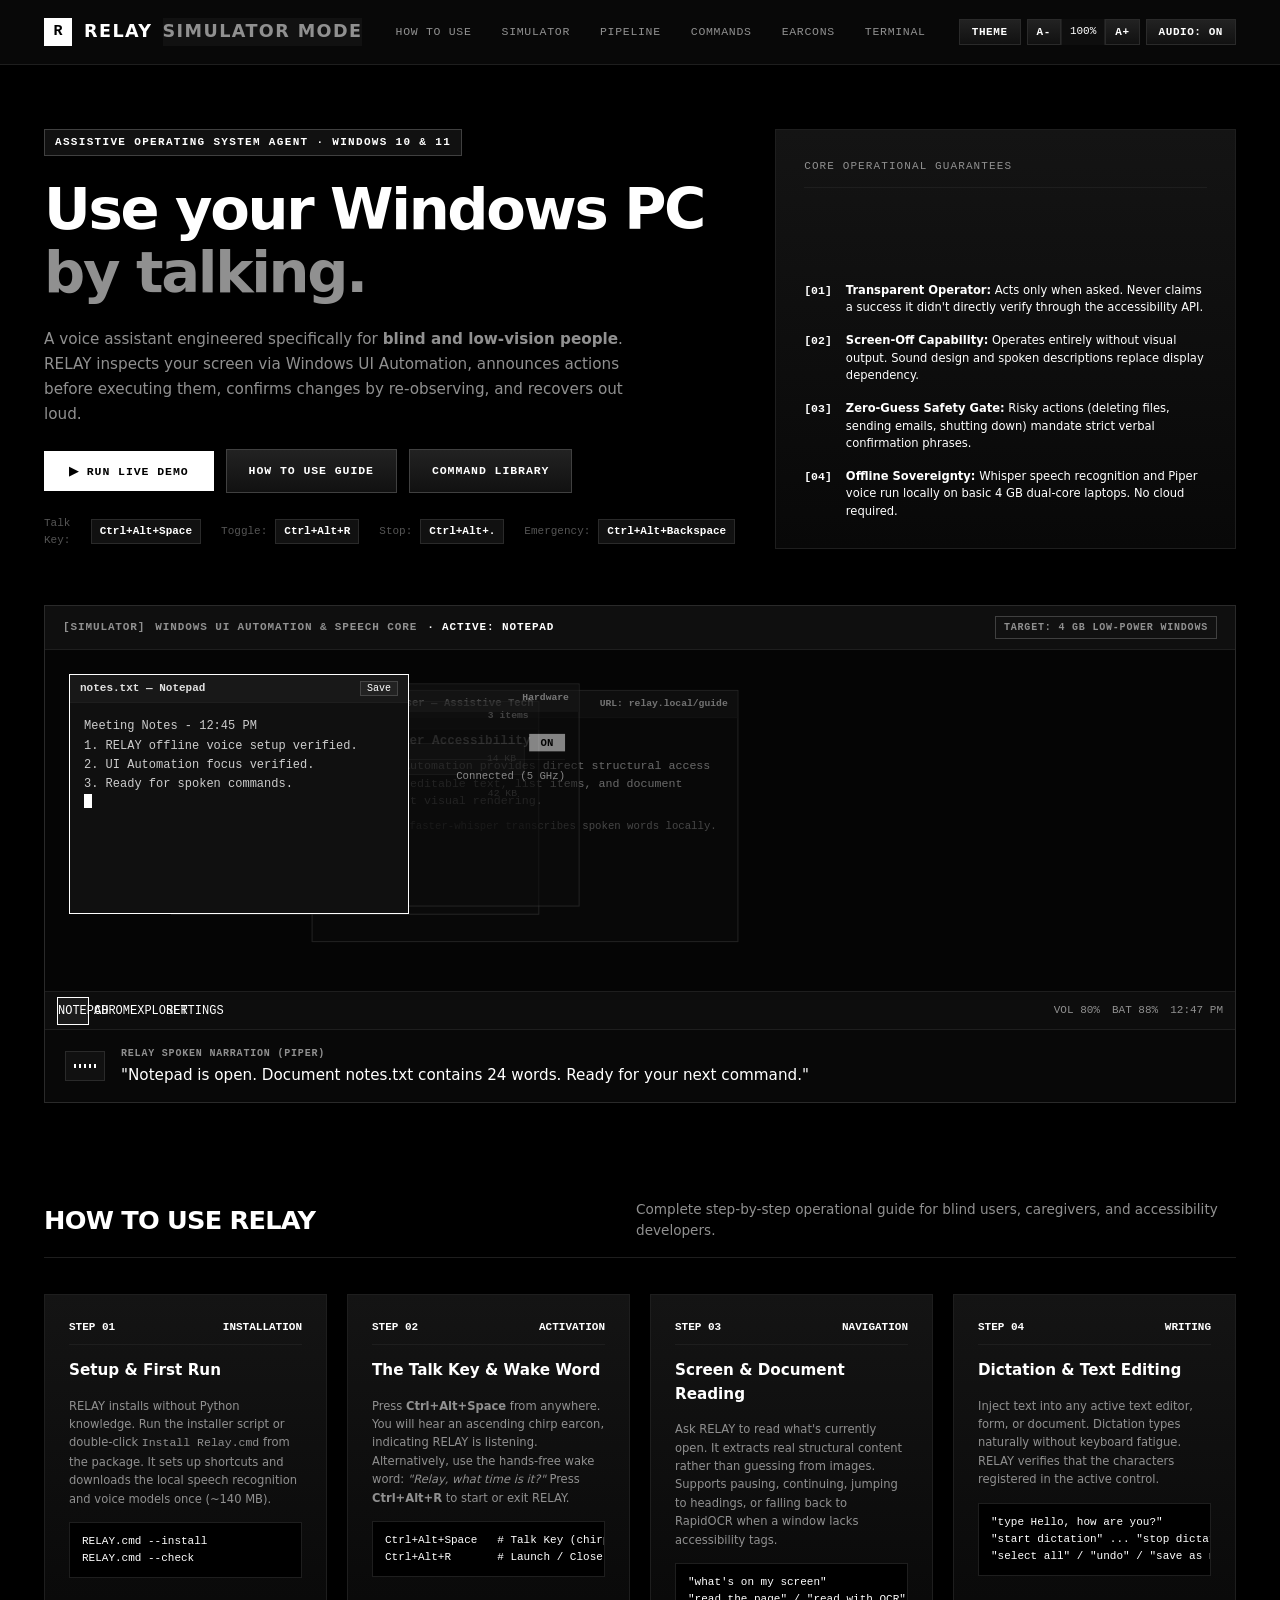
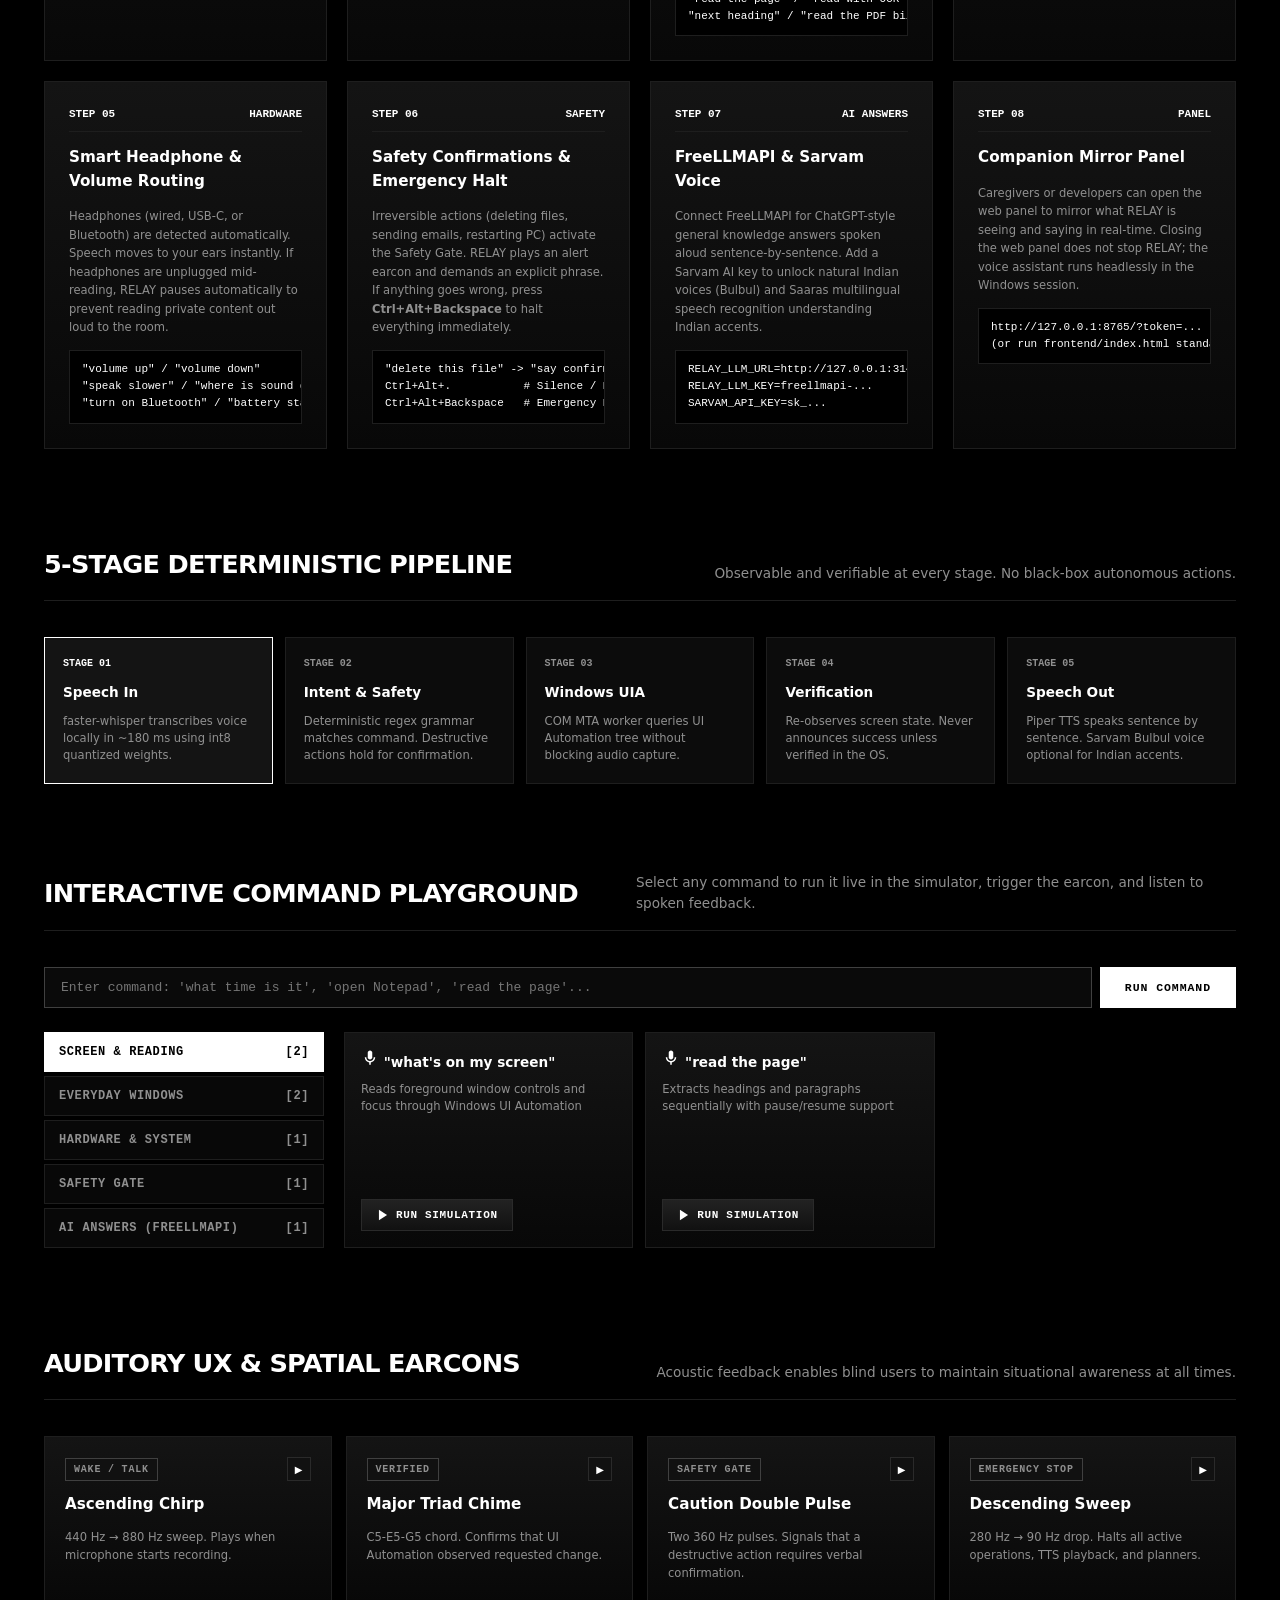
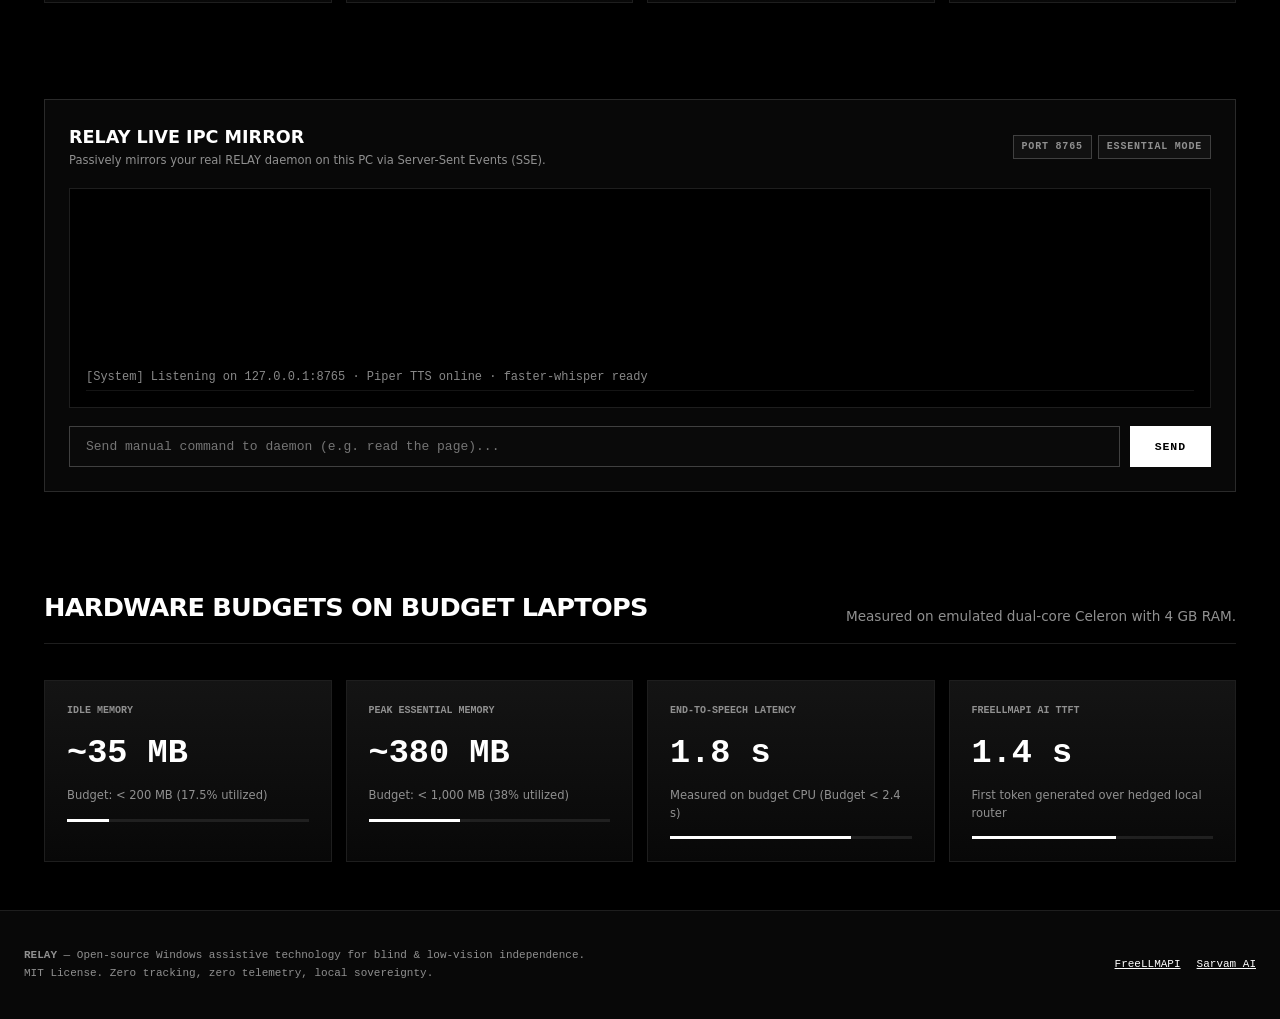
==== index.html @ 94104b12 "deploy: configure @vercel/static builder and serve static site from root and frontend" ====
<!DOCTYPE html>
<html lang="en" data-theme="dark">
<head>
  <meta charset="utf-8" />
  <meta name="viewport" content="width=device-width, initial-scale=1" />
  <title>RELAY — Accessible Windows Voice Assistant for Blind & Low-Vision Users</title>
  <meta name="description" content="RELAY is an accessible, transparent voice assistant designed for blind and low-vision individuals to use Windows 10 & 11 by talking. 100% offline core with UI Automation." />
  <link rel="stylesheet" href="style.css" />
</head>
<body>

  <!-- Screen Reader Live Announcer Region -->
  <div id="srAnnouncer" class="sr-only" role="status" aria-live="polite" aria-atomic="true"></div>

  <!-- Keyboard Skip Links -->
  <a href="#main-content" class="skip-link">Skip to main content</a>
  <a href="#how-to-use" class="skip-link">Skip to how to use guide</a>
  <a href="#simulator" class="skip-link">Skip to desktop simulator</a>
  <a href="#commands" class="skip-link">Skip to voice commands</a>

  <!-- Header -->
  <header class="app-header" role="banner">
    <div class="header-inner">
      <a href="#" class="brand" aria-label="RELAY Home">
        <div class="brand-symbol" aria-hidden="true">R</div>
        <div class="brand-title">
          <span>RELAY</span>
          <span class="sharp-badge live" id="ipcConnBadge">
            <span class="square-pulse" aria-hidden="true"></span>
            Simulator
          </span>
        </div>
      </a>

      <!-- Navigation -->
      <nav class="nav-links" aria-label="Main Navigation">
        <a href="#how-to-use" class="nav-link">How to Use</a>
        <a href="#simulator" class="nav-link">Simulator</a>
        <a href="#pipeline" class="nav-link">Pipeline</a>
        <a href="#commands" class="nav-link">Commands</a>
        <a href="#soundboard" class="nav-link">Earcons</a>
        <a href="#mirror" class="nav-link">Terminal</a>
      </nav>

      <!-- Accessibility Toolset -->
      <div class="a11y-controls" role="toolbar" aria-label="Accessibility options">
        <button class="btn-ctrl" id="themeToggleBtn" type="button" title="Toggle Theme (Dark / High-Contrast / Light) [Alt+H]" aria-label="Toggle theme">
          <span>Theme</span>
        </button>

        <div style="display:flex; gap:1px; background:#1e1e1e;">
          <button class="btn-ctrl" id="fontMinusBtn" style="padding:6px 9px;" type="button" title="Decrease font size" aria-label="Decrease text size">A-</button>
          <span id="fontSizeIndicator" style="display:grid; place-items:center; font-family:var(--font-mono); font-size:11px; padding:0 8px; background:#0e0e0e; color:#fff;" aria-live="polite">100%</span>
          <button class="btn-ctrl" id="fontPlusBtn" style="padding:6px 9px;" type="button" title="Increase font size" aria-label="Increase text size">A+</button>
        </div>

        <button class="btn-ctrl active" id="soundToggleBtn" type="button" title="Toggle Sound Earcons" aria-label="Toggle audio cues" aria-pressed="true">
          <span>Audio: ON</span>
        </button>
      </div>
    </div>
  </header>

  <!-- Main Content -->
  <main id="main-content" role="main">

    <!-- Hero Section -->
    <section class="hero" aria-labelledby="hero-title">
      <div class="hero-grid">
        <div class="hero-copy">
          <div class="mono-tag">
            Assistive Operating System Agent · Windows 10 & 11
          </div>

          <h1 class="hero-title" id="hero-title">
            Use your Windows PC
            <span class="sub-heading">by talking.</span>
          </h1>

          <p class="hero-desc">
            A voice assistant engineered specifically for <strong>blind and low-vision people</strong>. RELAY inspects your screen via Windows UI Automation, announces actions before executing them, confirms changes by re-observing, and recovers out loud.
          </p>

          <div class="hero-actions">
            <button class="btn-sharp-primary" id="heroDemoBtn" type="button">
              <span>▶ Run Live Demo</span>
            </button>
            <a href="#how-to-use" class="btn-sharp-secondary">How to Use Guide</a>
            <a href="#commands" class="btn-sharp-secondary">Command Library</a>
          </div>

          <div class="keycap-row" aria-label="Keyboard Shortcuts">
            <span>Talk Key:</span> <kbd class="kbd">Ctrl+Alt+Space</kbd>
            <span style="margin-left:12px;">Toggle:</span> <kbd class="kbd">Ctrl+Alt+R</kbd>
            <span style="margin-left:12px;">Stop:</span> <kbd class="kbd">Ctrl+Alt+.</kbd>
            <span style="margin-left:12px;">Emergency:</span> <kbd class="kbd">Ctrl+Alt+Backspace</kbd>
          </div>
        </div>

        <!-- Principles Box -->
        <div class="hero-box">
          <div class="hero-box-header">Core Operational Guarantees</div>
          <ul class="principle-list">
            <li class="principle-item">
              <span class="principle-num">[01]</span>
              <span><strong>Transparent Operator:</strong> Acts only when asked. Never claims a success it didn't directly verify through the accessibility API.</span>
            </li>
            <li class="principle-item">
              <span class="principle-num">[02]</span>
              <span><strong>Screen-Off Capability:</strong> Operates entirely without visual output. Sound design and spoken descriptions replace display dependency.</span>
            </li>
            <li class="principle-item">
              <span class="principle-num">[03]</span>
              <span><strong>Zero-Guess Safety Gate:</strong> Risky actions (deleting files, sending emails, shutting down) mandate strict verbal confirmation phrases.</span>
            </li>
            <li class="principle-item">
              <span class="principle-num">[04]</span>
              <span><strong>Offline Sovereignty:</strong> Whisper speech recognition and Piper voice run locally on basic 4 GB dual-core laptops. No cloud required.</span>
            </li>
          </ul>
        </div>
      </div>
    </section>

    <!-- Interactive Desktop & UI Automation Simulator -->
    <section class="hero" id="simulator" style="padding-top:16px;" aria-labelledby="sim-heading">
      <div class="sim-container">
        <!-- Simulator Window Header -->
        <div class="sim-header">
          <div class="sim-title" id="sim-heading">
            <span>[SIMULATOR]</span>
            <span>Windows UI Automation & Speech Core</span>
            <span style="color:#ffffff;">· Active: <span id="currentActiveApp">Notepad</span></span>
          </div>
          <div class="sharp-badge">
            Target: 4 GB Low-Power Windows
          </div>
        </div>

        <!-- Simulated Desktop Canvas -->
        <div class="sim-desktop" id="simDesktop" aria-label="Simulated Windows Desktop">

          <!-- UI Automation Dynamic Highlight Box -->
          <div class="sim-focus-box" id="simFocusBox" aria-hidden="true"></div>

          <!-- App Window: Notepad -->
          <div class="sim-app-window active" id="simNotepadWindow" style="top:24px; left:24px; width:340px; height:240px;">
            <div class="sim-app-titlebar">
              <span>notes.txt — Notepad</span>
              <button id="notepadSaveBtn" style="background:#222; border:1px solid #444; color:#fff; padding:1px 6px; font-size:10px; font-family:var(--font-mono); cursor:pointer;">Save</button>
            </div>
            <div class="sim-app-content" id="simNotepadContent">
              Meeting Notes - 12:45 PM<br />
              1. RELAY offline voice setup verified.<br />
              2. UI Automation focus verified.<br />
              3. Ready for spoken commands.<br />
              <span style="display:inline-block; width:8px; height:14px; background:#fff; animation:squareBlink 1s infinite;"></span>
            </div>
          </div>

          <!-- App Window: Google Chrome -->
          <div class="sim-app-window inactive" id="simChromeWindow" style="top:36px; left:260px; width:440px; height:260px;">
            <div class="sim-app-titlebar">
              <span>Chromium Browser — Assistive Tech</span>
              <span style="font-size:10px;">URL: relay.local/guide</span>
            </div>
            <div class="sim-app-content">
              <h4 style="color:#ffffff; margin-bottom:6px; font-size:13px;">Screen Reader Accessibility</h4>
              <p id="chromeArticleP1" style="line-height:1.5; margin-bottom:8px;">
                Windows UI Automation provides direct structural access to buttons, editable text, list items, and document trees without visual rendering.
              </p>
              <p style="color:#888; font-size:11px;">Paragraph 2: faster-whisper transcribes spoken words locally.</p>
            </div>
          </div>

          <!-- App Window: File Explorer -->
          <div class="sim-app-window inactive" id="simExplorerWindow" style="top:48px; left:120px; width:380px; height:220px;">
            <div class="sim-app-titlebar">
              <span>File Explorer — Documents</span>
              <span style="font-size:10px;">3 items</span>
            </div>
            <div class="sim-app-content">
              <div id="explorerSelectedItem" style="padding:6px 8px; background:#222; border:1px solid #444; display:flex; align-items:center; gap:8px;">
                <span>[FILE]</span>
                <strong>report-draft.docx</strong>
                <span style="margin-left:auto; font-size:10px; color:#888;">14 KB</span>
              </div>
              <div style="padding:6px 8px; display:flex; align-items:center; gap:8px; margin-top:4px;">
                <span>[FILE]</span>
                <span>budget-2026.xlsx</span>
                <span style="margin-left:auto; font-size:10px; color:#888;">42 KB</span>
              </div>
            </div>
          </div>

          <!-- App Window: Windows Settings -->
          <div class="sim-app-window inactive" id="simSettingsWindow" style="top:30px; left:180px; width:360px; height:230px;">
            <div class="sim-app-titlebar">
              <span>Windows Settings — Devices</span>
              <span style="font-size:10px;">Hardware</span>
            </div>
            <div class="sim-app-content">
              <div style="display:flex; justify-content:space-between; align-items:center; padding:8px 0; border-bottom:1px solid #222;">
                <span>Bluetooth</span>
                <button id="btToggleSwitch" style="background:#ffffff; color:#000; border:none; padding:3px 12px; font-weight:800; font-size:11px; font-family:var(--font-mono);">ON</button>
              </div>
              <div style="display:flex; justify-content:space-between; align-items:center; padding:8px 0;">
                <span>Wi-Fi Network</span>
                <span style="color:#ffffff; font-size:11px;">Connected (5 GHz)</span>
              </div>
            </div>
          </div>

          <!-- Taskbar -->
          <div class="sim-taskbar" role="toolbar" aria-label="Simulated Windows Taskbar">
            <div class="sim-taskbar-apps">
              <button class="sim-taskbar-icon running" id="tbNotepad" type="button" title="Notepad">NOTEPAD</button>
              <button class="sim-taskbar-icon" id="tbChrome" type="button" title="Chrome">CHROME</button>
              <button class="sim-taskbar-icon" id="tbExplorer" type="button" title="File Explorer">EXPLORER</button>
              <button class="sim-taskbar-icon" id="tbSettings" type="button" title="Settings">SETTINGS</button>
            </div>
            <div class="sim-taskbar-tray">
              <span>VOL 80%</span>
              <span>BAT 88%</span>
              <span id="desktopClock">12:47 PM</span>
            </div>
          </div>

        </div>

        <!-- Spoken Audio Narration Banner -->
        <div class="sim-speech-banner" role="region" aria-label="Speech Output">
          <div class="sim-waveform-box" id="simWaveform" title="Speech audio waveform" aria-hidden="true">
            <span class="waveform-bar"></span>
            <span class="waveform-bar"></span>
            <span class="waveform-bar"></span>
            <span class="waveform-bar"></span>
            <span class="waveform-bar"></span>
          </div>
          <div>
            <div class="sim-voice-tag" id="simVoiceTag">RELAY Spoken Narration (Piper)</div>
            <div class="sim-speech-text" id="simSpeechText" aria-live="polite">
              "Notepad is open. Document notes.txt contains 24 words. Ready for your next command."
            </div>
          </div>
        </div>
      </div>
    </section>

    <!-- Comprehensive HOW TO USE Section -->
    <section class="how-to-section" id="how-to-use" aria-labelledby="how-to-heading">
      <div class="section-head">
        <h2 id="how-to-heading">How to Use RELAY</h2>
        <p>Complete step-by-step operational guide for blind users, caregivers, and accessibility developers.</p>
      </div>

      <div class="how-to-grid">
        <!-- Step 1 -->
        <div class="how-to-card">
          <div class="how-to-step-num">
            <span>STEP 01</span>
            <span>INSTALLATION</span>
          </div>
          <h3>Setup & First Run</h3>
          <p>
            RELAY installs without Python knowledge. Run the installer script or double-click <code>Install Relay.cmd</code> from the package. It sets up shortcuts and downloads the local speech recognition and voice models once (~140 MB).
          </p>
          <div class="code-snippet">RELAY.cmd --install
RELAY.cmd --check</div>
        </div>

        <!-- Step 2 -->
        <div class="how-to-card">
          <div class="how-to-step-num">
            <span>STEP 02</span>
            <span>ACTIVATION</span>
          </div>
          <h3>The Talk Key & Wake Word</h3>
          <p>
            Press <strong>Ctrl+Alt+Space</strong> from anywhere. You will hear an ascending chirp earcon, indicating RELAY is listening. Alternatively, use the hands-free wake word: <em>"Relay, what time is it?"</em> Press <strong>Ctrl+Alt+R</strong> to start or exit RELAY.
          </p>
          <div class="code-snippet">Ctrl+Alt+Space   # Talk Key (chirp)
Ctrl+Alt+R       # Launch / Close RELAY</div>
        </div>

        <!-- Step 3 -->
        <div class="how-to-card">
          <div class="how-to-step-num">
            <span>STEP 03</span>
            <span>NAVIGATION</span>
          </div>
          <h3>Screen & Document Reading</h3>
          <p>
            Ask RELAY to read what's currently open. It extracts real structural content rather than guessing from images. Supports pausing, continuing, jumping to headings, or falling back to RapidOCR when a window lacks accessibility tags.
          </p>
          <div class="code-snippet">"what's on my screen"
"read the page" / "read with OCR"
"next heading" / "read the PDF bill"</div>
        </div>

        <!-- Step 4 -->
        <div class="how-to-card">
          <div class="how-to-step-num">
            <span>STEP 04</span>
            <span>WRITING</span>
          </div>
          <h3>Dictation & Text Editing</h3>
          <p>
            Inject text into any active text editor, form, or document. Dictation types naturally without keyboard fatigue. RELAY verifies that the characters registered in the active control.
          </p>
          <div class="code-snippet">"type Hello, how are you?"
"start dictation" ... "stop dictation"
"select all" / "undo" / "save as notes"</div>
        </div>

        <!-- Step 5 -->
        <div class="how-to-card">
          <div class="how-to-step-num">
            <span>STEP 05</span>
            <span>HARDWARE</span>
          </div>
          <h3>Smart Headphone & Volume Routing</h3>
          <p>
            Headphones (wired, USB-C, or Bluetooth) are detected automatically. Speech moves to your ears instantly. If headphones are unplugged mid-reading, RELAY pauses automatically to prevent reading private content out loud to the room.
          </p>
          <div class="code-snippet">"volume up" / "volume down"
"speak slower" / "where is sound going"
"turn on Bluetooth" / "battery status"</div>
        </div>

        <!-- Step 6 -->
        <div class="how-to-card">
          <div class="how-to-step-num">
            <span>STEP 06</span>
            <span>SAFETY</span>
          </div>
          <h3>Safety Confirmations & Emergency Halt</h3>
          <p>
            Irreversible actions (deleting files, sending emails, restarting PC) activate the Safety Gate. RELAY plays an alert earcon and demands an explicit phrase. If anything goes wrong, press <strong>Ctrl+Alt+Backspace</strong> to halt everything immediately.
          </p>
          <div class="code-snippet">"delete this file" -> "say confirm delete"
Ctrl+Alt+.           # Silence / Pause
Ctrl+Alt+Backspace   # Emergency Halt</div>
        </div>

        <!-- Step 7 -->
        <div class="how-to-card">
          <div class="how-to-step-num">
            <span>STEP 07</span>
            <span>AI ANSWERS</span>
          </div>
          <h3>FreeLLMAPI & Sarvam Voice</h3>
          <p>
            Connect FreeLLMAPI for ChatGPT-style general knowledge answers spoken aloud sentence-by-sentence. Add a Sarvam AI key to unlock natural Indian voices (Bulbul) and Saaras multilingual speech recognition understanding Indian accents.
          </p>
          <div class="code-snippet">RELAY_LLM_URL=http://127.0.0.1:31415/v1
RELAY_LLM_KEY=freellmapi-...
SARVAM_API_KEY=sk_...</div>
        </div>

        <!-- Step 8 -->
        <div class="how-to-card">
          <div class="how-to-step-num">
            <span>STEP 08</span>
            <span>PANEL</span>
          </div>
          <h3>Companion Mirror Panel</h3>
          <p>
            Caregivers or developers can open the web panel to mirror what RELAY is seeing and saying in real-time. Closing the web panel does not stop RELAY; the voice assistant runs headlessly in the Windows session.
          </p>
          <div class="code-snippet">http://127.0.0.1:8765/?token=...
(or run frontend/index.html standalone)</div>
        </div>
      </div>
    </section>

    <!-- Transparent Operator Pipeline Stepper -->
    <section class="pipeline-section" id="pipeline" aria-labelledby="pipeline-heading">
      <div class="section-head">
        <h2 id="pipeline-heading">5-Stage Deterministic Pipeline</h2>
        <p>Observable and verifiable at every stage. No black-box autonomous actions.</p>
      </div>

      <div class="pipeline-stepper" id="pipelineStepper" role="list" aria-label="Execution Pipeline Steps">
        <div class="pipe-card active-step" id="pipeStep-0" role="listitem">
          <span class="pipe-badge">STAGE 01</span>
          <h3>Speech In</h3>
          <p>faster-whisper transcribes voice locally in ~180 ms using int8 quantized weights.</p>
        </div>
        <div class="pipe-card" id="pipeStep-1" role="listitem">
          <span class="pipe-badge">STAGE 02</span>
          <h3>Intent & Safety</h3>
          <p>Deterministic regex grammar matches command. Destructive actions hold for confirmation.</p>
        </div>
        <div class="pipe-card" id="pipeStep-2" role="listitem">
          <span class="pipe-badge">STAGE 03</span>
          <h3>Windows UIA</h3>
          <p>COM MTA worker queries UI Automation tree without blocking audio capture.</p>
        </div>
        <div class="pipe-card" id="pipeStep-3" role="listitem">
          <span class="pipe-badge">STAGE 04</span>
          <h3>Verification</h3>
          <p>Re-observes screen state. Never announces success unless verified in the OS.</p>
        </div>
        <div class="pipe-card" id="pipeStep-4" role="listitem">
          <span class="pipe-badge">STAGE 05</span>
          <h3>Speech Out</h3>
          <p>Piper TTS speaks sentence by sentence. Sarvam Bulbul voice optional for Indian accents.</p>
        </div>
      </div>
    </section>

    <!-- Voice Command Playground -->
    <section class="playground-section" id="commands" aria-labelledby="commands-heading">
      <div class="section-head">
        <h2 id="commands-heading">Interactive Command Playground</h2>
        <p>Select any command to run it live in the simulator, trigger the earcon, and listen to spoken feedback.</p>
      </div>

      <!-- Custom Command Input Bar -->
      <form id="customCmdForm" style="display:flex; gap:8px; margin-bottom:24px;" role="search" aria-label="Try a custom command">
        <label for="customCmdInput" class="sr-only">Type or state a command</label>
        <input type="text" id="customCmdInput" class="mirror-input" placeholder="Enter command: 'what time is it', 'open Notepad', 'read the page'..." autocomplete="off" />
        <button type="submit" class="btn-sharp-primary" style="flex-shrink:0;">
          <span>Run Command</span>
        </button>
      </form>

      <div class="playground-grid">
        <!-- Categories -->
        <aside class="category-nav" role="tablist" aria-label="Command categories">
          <button class="cat-btn active" role="tab" aria-selected="true" data-category="screen">
            <span>Screen & Reading</span>
            <span>[2]</span>
          </button>
          <button class="cat-btn" role="tab" aria-selected="false" data-category="everyday">
            <span>Everyday Windows</span>
            <span>[2]</span>
          </button>
          <button class="cat-btn" role="tab" aria-selected="false" data-category="hardware">
            <span>Hardware & System</span>
            <span>[1]</span>
          </button>
          <button class="cat-btn" role="tab" aria-selected="false" data-category="safety">
            <span>Safety Gate</span>
            <span>[1]</span>
          </button>
          <button class="cat-btn" role="tab" aria-selected="false" data-category="ai">
            <span>AI Answers (FreeLLMAPI)</span>
            <span>[1]</span>
          </button>
        </aside>

        <!-- Command Cards -->
        <div class="command-cards-container" id="commandCardsGrid" role="tabpanel" aria-label="Commands">
          <!-- Dynamically populated via JS -->
        </div>
      </div>
    </section>

    <!-- Sound Design & Earcon Soundboard -->
    <section class="soundboard-section" id="soundboard" aria-labelledby="sound-heading">
      <div class="section-head">
        <h2 id="sound-heading">Auditory UX & Spatial Earcons</h2>
        <p>Acoustic feedback enables blind users to maintain situational awareness at all times.</p>
      </div>

      <div class="soundboard-grid">
        <div class="sound-card" data-sound="listen" tabindex="0" role="button" aria-label="Play Wake and Listen Earcon">
          <div class="sound-header">
            <span class="sharp-badge">WAKE / TALK</span>
            <div class="sound-play-icon" aria-hidden="true">▶</div>
          </div>
          <h3 style="font-size:var(--text-base); font-weight:700;">Ascending Chirp</h3>
          <p style="font-size:var(--text-xs); color:var(--text-secondary);">440 Hz → 880 Hz sweep. Plays when microphone starts recording.</p>
        </div>

        <div class="sound-card" data-sound="success" tabindex="0" role="button" aria-label="Play Verified Success Earcon">
          <div class="sound-header">
            <span class="sharp-badge">VERIFIED</span>
            <div class="sound-play-icon" aria-hidden="true">▶</div>
          </div>
          <h3 style="font-size:var(--text-base); font-weight:700;">Major Triad Chime</h3>
          <p style="font-size:var(--text-xs); color:var(--text-secondary);">C5-E5-G5 chord. Confirms that UI Automation observed requested change.</p>
        </div>

        <div class="sound-card" data-sound="alert" tabindex="0" role="button" aria-label="Play Safety Warning Earcon">
          <div class="sound-header">
            <span class="sharp-badge">SAFETY GATE</span>
            <div class="sound-play-icon" aria-hidden="true">▶</div>
          </div>
          <h3 style="font-size:var(--text-base); font-weight:700;">Caution Double Pulse</h3>
          <p style="font-size:var(--text-xs); color:var(--text-secondary);">Two 360 Hz pulses. Signals that a destructive action requires verbal confirmation.</p>
        </div>

        <div class="sound-card" data-sound="halt" tabindex="0" role="button" aria-label="Play Emergency Halt Earcon">
          <div class="sound-header">
            <span class="sharp-badge">EMERGENCY STOP</span>
            <div class="sound-play-icon" aria-hidden="true">▶</div>
          </div>
          <h3 style="font-size:var(--text-base); font-weight:700;">Descending Sweep</h3>
          <p style="font-size:var(--text-xs); color:var(--text-secondary);">280 Hz → 90 Hz drop. Halts all active operations, TTS playback, and planners.</p>
        </div>
      </div>
    </section>

    <!-- Live RELAY Daemon IPC Mirror & Console -->
    <section class="ipc-mirror-section" id="mirror" aria-labelledby="mirror-heading">
      <div class="mirror-panel">
        <div style="display:flex; justify-content:space-between; align-items:center; flex-wrap:wrap; gap:10px;">
          <div>
            <h2 id="mirror-heading" style="font-size:var(--text-lg); font-weight:800; text-transform:uppercase;">RELAY Live IPC Mirror</h2>
            <p style="font-size:var(--text-xs); color:var(--text-secondary);">
              Passively mirrors your real RELAY daemon on this PC via Server-Sent Events (SSE).
            </p>
          </div>
          <div style="display:flex; gap:6px;">
            <span class="sharp-badge">PORT 8765</span>
            <span class="sharp-badge">ESSENTIAL MODE</span>
          </div>
        </div>

        <div class="mirror-log-terminal" id="mirrorTerminal" role="log" aria-live="polite" aria-label="Live event telemetry log">
          <div class="terminal-entry perception">[System] Listening on 127.0.0.1:8765 · Piper TTS online · faster-whisper ready</div>
        </div>

        <div class="mirror-input-row">
          <input type="text" class="mirror-input" id="mirrorCmdInput" placeholder="Send manual command to daemon (e.g. read the page)..." />
          <button class="btn-sharp-primary" id="mirrorSendBtn" type="button">Send</button>
        </div>
      </div>
    </section>

    <!-- Telemetry & Performance Benchmarks -->
    <section class="metrics-section" aria-labelledby="metrics-heading">
      <div class="section-head">
        <h2 id="metrics-heading">Hardware Budgets on Budget Laptops</h2>
        <p>Measured on emulated dual-core Celeron with 4 GB RAM.</p>
      </div>

      <div class="metrics-grid">
        <div class="metric-card">
          <span style="font-family:var(--font-mono); font-size:10px; text-transform:uppercase; color:var(--text-secondary); font-weight:700;">Idle Memory</span>
          <div class="metric-val">~35 MB</div>
          <span class="metric-sub">Budget: &lt; 200 MB (17.5% utilized)</span>
          <div class="bar-track"><div class="bar-fill" style="width: 17.5%;"></div></div>
        </div>

        <div class="metric-card">
          <span style="font-family:var(--font-mono); font-size:10px; text-transform:uppercase; color:var(--text-secondary); font-weight:700;">Peak Essential Memory</span>
          <div class="metric-val">~380 MB</div>
          <span class="metric-sub">Budget: &lt; 1,000 MB (38% utilized)</span>
          <div class="bar-track"><div class="bar-fill" style="width: 38%;"></div></div>
        </div>

        <div class="metric-card">
          <span style="font-family:var(--font-mono); font-size:10px; text-transform:uppercase; color:var(--text-secondary); font-weight:700;">End-to-Speech Latency</span>
          <div class="metric-val">1.8 s</div>
          <span class="metric-sub">Measured on budget CPU (Budget &lt; 2.4 s)</span>
          <div class="bar-track"><div class="bar-fill" style="width: 75%;"></div></div>
        </div>

        <div class="metric-card">
          <span style="font-family:var(--font-mono); font-size:10px; text-transform:uppercase; color:var(--text-secondary); font-weight:700;">FreeLLMAPI AI TTFT</span>
          <div class="metric-val">1.4 s</div>
          <span class="metric-sub">First token generated over hedged local router</span>
          <div class="bar-track"><div class="bar-fill" style="width: 60%;"></div></div>
        </div>
      </div>
    </section>

  </main>

  <!-- Footer -->
  <footer class="app-footer" role="contentinfo">
    <div class="footer-inner">
      <div class="footer-text">
        <strong>RELAY</strong> — Open-source Windows assistive technology for blind & low-vision independence.<br />
        MIT License. Zero tracking, zero telemetry, local sovereignty.
      </div>
      <div style="display:flex; gap:16px; font-family:var(--font-mono); font-size:11px;">
        <a href="https://github.com/tashfeenahmed/freellmapi" target="_blank" rel="noopener noreferrer" style="color:#ffffff;">FreeLLMAPI</a>
        <a href="https://dashboard.sarvam.ai" target="_blank" rel="noopener noreferrer" style="color:#ffffff;">Sarvam AI</a>
      </div>
    </div>
  </footer>

  <script src="app.js"></script>
</body>
</html>
---- style.css ----
/* ==========================================================================
   RELAY — ARCHITECTURAL BLACK & GRAY MINIMALIST DESIGN SYSTEM
   Inspired by Sarvam.ai Sovereign AI Aesthetic | Zero Oval/Pill Shapes
   Sharp Geometries, Monochrome Precision, High-Contrast Accessibility
   ========================================================================== */

:root {
  /* Dynamic font scaling */
  --font-scale: 1;
  --text-xs: calc(0.72rem * var(--font-scale));
  --text-sm: calc(0.85rem * var(--font-scale));
  --text-base: calc(0.95rem * var(--font-scale));
  --text-lg: calc(1.1rem * var(--font-scale));
  --text-xl: calc(1.3rem * var(--font-scale));
  --text-2xl: calc(1.6rem * var(--font-scale));
  --text-3xl: calc(2.1rem * var(--font-scale));
  --text-4xl: calc(2.8rem * var(--font-scale));
  
  /* Precision Black & Gray Palette */
  --bg-base: #000000;
  --bg-surface: #080808;
  --bg-surface-elevated: #111111;
  --bg-card: #0c0c0c;
  --bg-card-hover: #161616;
  
  /* Gradients */
  --grad-surface: linear-gradient(180deg, #141414 0%, #080808 100%);
  --grad-card: linear-gradient(180deg, rgba(255, 255, 255, 0.05) 0%, rgba(255, 255, 255, 0.01) 100%);
  --grad-btn: linear-gradient(180deg, #222222 0%, #111111 100%);
  --grad-btn-hover: linear-gradient(180deg, #2e2e2e 0%, #1a1a1a 100%);
  --grad-primary: linear-gradient(180deg, #ffffff 0%, #d4d4d4 100%);
  
  /* Borders — Razor-sharp hairlines */
  --border-subtle: #1e1e1e;
  --border-mid: #2a2a2a;
  --border-strong: #404040;
  --border-accent: #ffffff;
  
  /* Typography */
  --text-primary: #ffffff;
  --text-secondary: #909090;
  --text-muted: #555555;
  --text-inverse: #000000;
  
  /* Strictly Sharp Geometries (Zero Ovals / Zero Capsules) */
  --radius-xs: 0px;
  --radius-sm: 2px;
  --radius-md: 4px;
  --radius-lg: 4px;
  
  /* Focus & Accessibility */
  --focus-ring: #ffffff;
  --focus-width: 2px;
  
  --max-w: 1240px;
  --font-sans: system-ui, -apple-system, "Segoe UI", Roboto, "Inter", sans-serif;
  --font-mono: "Cascadia Code", "Fira Code", Consolas, "SF Mono", monospace;
  
  --transition-fast: 0.12s ease;
  --transition-smooth: 0.2s ease;
}

/* High Contrast Yellow-on-Black (WCAG AAA) */
[data-theme="high-contrast"] {
  --bg-base: #000000;
  --bg-surface: #000000;
  --bg-surface-elevated: #000000;
  --bg-card: #000000;
  --bg-card-hover: #111100;
  --grad-surface: none;
  --grad-card: none;
  --grad-btn: #000000;
  --grad-btn-hover: #1a1a00;
  --grad-primary: #ffff00;
  
  --border-subtle: #ffff00;
  --border-mid: #ffff00;
  --border-strong: #ffff00;
  --border-accent: #ffffff;
  
  --text-primary: #ffff00;
  --text-secondary: #ffffff;
  --text-muted: #ffff88;
  --text-inverse: #000000;
  
  --focus-ring: #ffffff;
}

/* Accessible Daylight Theme */
[data-theme="light"] {
  --bg-base: #f5f5f7;
  --bg-surface: #ffffff;
  --bg-surface-elevated: #eaeaea;
  --bg-card: #ffffff;
  --bg-card-hover: #f0f0f2;
  --grad-surface: linear-gradient(180deg, #ffffff 0%, #f0f0f2 100%);
  --grad-card: none;
  --grad-btn: linear-gradient(180deg, #f0f0f2 0%, #e0e0e4 100%);
  --grad-btn-hover: linear-gradient(180deg, #e4e4e8 0%, #d8d8dc 100%);
  --grad-primary: #000000;
  
  --border-subtle: #e0e0e4;
  --border-mid: #cccccc;
  --border-strong: #999999;
  --border-accent: #000000;
  
  --text-primary: #0a0a0a;
  --text-secondary: #555555;
  --text-muted: #888888;
  --text-inverse: #ffffff;
  
  --focus-ring: #000000;
}

/* Base resets */
*, *::before, *::after {
  box-sizing: border-box;
  margin: 0;
  padding: 0;
  border-radius: 0; /* Reset any default roundings */
}

html {
  font-size: 16px;
  scroll-behavior: smooth;
  font-family: var(--font-sans);
  background-color: var(--bg-base);
  color: var(--text-primary);
  line-height: 1.55;
  -webkit-font-smoothing: antialiased;
}

body {
  min-height: 100vh;
  display: flex;
  flex-direction: column;
  background-color: var(--bg-base);
  position: relative;
}

/* Focus Outlines */
:focus-visible {
  outline: var(--focus-width) solid var(--focus-ring);
  outline-offset: 3px;
}

/* Screen reader announcer */
.sr-only {
  position: absolute;
  width: 1px;
  height: 1px;
  padding: 0;
  margin: -1px;
  overflow: hidden;
  clip: rect(0, 0, 0, 0);
  white-space: nowrap;
  border: 0;
}

.skip-link {
  position: absolute;
  top: -100px;
  left: 16px;
  background: #ffffff;
  color: #000000;
  padding: 10px 18px;
  font-family: var(--font-mono);
  font-weight: 700;
  font-size: 12px;
  text-transform: uppercase;
  z-index: 10000;
  text-decoration: none;
  border: 1px solid #000000;
  transition: top var(--transition-fast);
}
.skip-link:focus {
  top: 16px;
}

/* --------------------------------------------------------------------------
   HEADER & NAVIGATION
   -------------------------------------------------------------------------- */
header.app-header {
  position: sticky;
  top: 0;
  z-index: 100;
  background: var(--bg-surface);
  border-bottom: 1px solid var(--border-subtle);
}

.header-inner {
  max-width: var(--max-w);
  margin: 0 auto;
  padding: 14px 24px;
  display: flex;
  align-items: center;
  justify-content: space-between;
  gap: 16px;
  flex-wrap: wrap;
}

.brand {
  display: flex;
  align-items: center;
  gap: 12px;
  text-decoration: none;
  color: var(--text-primary);
}

.brand-symbol {
  width: 28px;
  height: 28px;
  background: #ffffff;
  color: #000000;
  font-family: var(--font-mono);
  font-weight: 900;
  font-size: 15px;
  display: grid;
  place-items: center;
  border: 1px solid var(--border-accent);
}

.brand-title {
  font-size: var(--text-lg);
  font-weight: 800;
  letter-spacing: 0.08em;
  text-transform: uppercase;
  display: flex;
  align-items: center;
  gap: 10px;
}

/* Sharp Tags (No pills, no ovals) */
.sharp-badge {
  font-family: var(--font-mono);
  font-size: 10px;
  text-transform: uppercase;
  letter-spacing: 0.08em;
  padding: 3px 8px;
  background: var(--bg-surface-elevated);
  border: 1px solid var(--border-strong);
  color: var(--text-secondary);
  font-weight: 700;
  display: inline-flex;
  align-items: center;
  gap: 6px;
}
.sharp-badge.live {
  border-color: #ffffff;
  color: #ffffff;
}

.square-pulse {
  width: 6px;
  height: 6px;
  background: #ffffff;
  animation: squareBlink 1.4s infinite ease-in-out;
}
@keyframes squareBlink {
  0%, 100% { opacity: 0.2; }
  50% { opacity: 1; }
}

.nav-links {
  display: flex;
  gap: 4px;
  align-items: center;
}
.nav-link {
  color: var(--text-secondary);
  text-decoration: none;
  font-family: var(--font-mono);
  font-size: var(--text-xs);
  text-transform: uppercase;
  letter-spacing: 0.06em;
  padding: 8px 12px;
  border: 1px solid transparent;
  transition: all var(--transition-fast);
}
.nav-link:hover, .nav-link:focus-visible {
  color: var(--text-primary);
  border-color: var(--border-subtle);
  background: var(--bg-surface-elevated);
}

/* Accessibility Control Box */
.a11y-controls {
  display: flex;
  align-items: center;
  gap: 6px;
}

.btn-ctrl {
  background: var(--grad-btn);
  border: 1px solid var(--border-mid);
  color: var(--text-primary);
  padding: 6px 12px;
  font-family: var(--font-mono);
  font-size: 11px;
  font-weight: 700;
  cursor: pointer;
  text-transform: uppercase;
  letter-spacing: 0.05em;
  display: inline-flex;
  align-items: center;
  gap: 6px;
  transition: all var(--transition-fast);
}
.btn-ctrl:hover {
  background: var(--grad-btn-hover);
  border-color: var(--border-strong);
}

/* --------------------------------------------------------------------------
   HERO SECTION
   -------------------------------------------------------------------------- */
.hero {
  padding: 64px 24px 40px;
  max-width: var(--max-w);
  margin: 0 auto;
  width: 100%;
}

.hero-grid {
  display: grid;
  grid-template-columns: 1.2fr 0.8fr;
  gap: 40px;
  align-items: stretch;
}

@media (max-width: 960px) {
  .hero-grid {
    grid-template-columns: 1fr;
    gap: 32px;
  }
}

.hero-copy {
  display: flex;
  flex-direction: column;
  justify-content: center;
  gap: 22px;
}

.mono-tag {
  align-self: flex-start;
  font-family: var(--font-mono);
  font-size: 11px;
  letter-spacing: 0.12em;
  text-transform: uppercase;
  padding: 4px 10px;
  background: var(--bg-surface-elevated);
  border: 1px solid var(--border-strong);
  color: var(--text-primary);
  font-weight: 700;
}

.hero-title {
  font-size: clamp(2.4rem, 4.5vw, 3.8rem);
  font-weight: 900;
  line-height: 1.1;
  letter-spacing: -0.04em;
  color: #ffffff;
}

.hero-title .sub-heading {
  display: block;
  color: var(--text-secondary);
  font-weight: 600;
}

.hero-desc {
  font-size: var(--text-base);
  color: var(--text-secondary);
  line-height: 1.65;
  max-width: 620px;
}

.hero-actions {
  display: flex;
  gap: 12px;
  flex-wrap: wrap;
  align-items: center;
}

/* Buttons — Sharp, High-Tech, Clean (No Ovals) */
.btn-sharp-primary {
  background: #ffffff;
  color: #000000;
  border: 1px solid #ffffff;
  padding: 12px 24px;
  font-family: var(--font-mono);
  font-weight: 800;
  font-size: var(--text-xs);
  text-transform: uppercase;
  letter-spacing: 0.08em;
  cursor: pointer;
  display: inline-flex;
  align-items: center;
  gap: 8px;
  transition: all var(--transition-fast);
}
.btn-sharp-primary:hover {
  background: #e0e0e0;
  border-color: #e0e0e0;
}

.btn-sharp-secondary {
  background: var(--grad-btn);
  color: var(--text-primary);
  border: 1px solid var(--border-strong);
  padding: 12px 22px;
  font-family: var(--font-mono);
  font-weight: 700;
  font-size: var(--text-xs);
  text-transform: uppercase;
  letter-spacing: 0.08em;
  cursor: pointer;
  text-decoration: none;
  display: inline-flex;
  align-items: center;
  gap: 8px;
  transition: all var(--transition-fast);
}
.btn-sharp-secondary:hover {
  background: var(--grad-btn-hover);
  border-color: #ffffff;
}

.keycap-row {
  display: flex;
  align-items: center;
  gap: 8px;
  font-family: var(--font-mono);
  font-size: 11px;
  color: var(--text-muted);
}
.kbd {
  background: var(--bg-surface-elevated);
  border: 1px solid var(--border-mid);
  padding: 3px 8px;
  font-family: var(--font-mono);
  font-weight: 700;
  color: var(--text-primary);
  font-size: 11px;
}

/* Hero Info Panel */
.hero-box {
  background: var(--grad-surface);
  border: 1px solid var(--border-subtle);
  padding: 28px;
  display: flex;
  flex-direction: column;
  justify-content: space-between;
  gap: 20px;
}

.hero-box-header {
  font-family: var(--font-mono);
  font-size: 11px;
  text-transform: uppercase;
  letter-spacing: 0.1em;
  color: var(--text-secondary);
  border-bottom: 1px solid var(--border-subtle);
  padding-bottom: 12px;
}

.principle-list {
  list-style: none;
  display: flex;
  flex-direction: column;
  gap: 16px;
}

.principle-item {
  display: flex;
  gap: 14px;
  align-items: flex-start;
  font-size: var(--text-xs);
  line-height: 1.5;
}
.principle-num {
  font-family: var(--font-mono);
  color: #ffffff;
  font-weight: 800;
  flex-shrink: 0;
}

/* --------------------------------------------------------------------------
   INTERACTIVE SIMULATOR (CENTERPIECE)
   -------------------------------------------------------------------------- */
.sim-container {
  background: var(--bg-surface);
  border: 1px solid var(--border-mid);
  display: flex;
  flex-direction: column;
}

.sim-header {
  padding: 10px 18px;
  background: #0f0f0f;
  border-bottom: 1px solid var(--border-subtle);
  display: flex;
  align-items: center;
  justify-content: space-between;
  gap: 12px;
}

.sim-title {
  font-family: var(--font-mono);
  font-size: 11px;
  font-weight: 700;
  text-transform: uppercase;
  letter-spacing: 0.08em;
  color: var(--text-secondary);
  display: flex;
  align-items: center;
  gap: 10px;
}

.sim-desktop {
  height: 380px;
  background: #050505;
  border-bottom: 1px solid var(--border-subtle);
  position: relative;
  overflow: hidden;
  padding: 16px;
}

/* Simulated Windows */
.sim-app-window {
  position: absolute;
  background: #0c0c0c;
  border: 1px solid var(--border-strong);
  display: flex;
  flex-direction: column;
  transition: all 0.25s ease;
  overflow: hidden;
}

.sim-app-window.active {
  z-index: 10;
  border-color: #ffffff;
  background: #101010;
}

.sim-app-window.inactive {
  opacity: 0.5;
  transform: scale(0.97);
  z-index: 5;
}

.sim-app-titlebar {
  background: #181818;
  border-bottom: 1px solid var(--border-subtle);
  padding: 5px 10px;
  font-family: var(--font-mono);
  font-size: 11px;
  font-weight: 700;
  display: flex;
  justify-content: space-between;
  align-items: center;
  color: #e0e0e0;
}

.sim-app-content {
  padding: 14px;
  flex: 1;
  font-family: var(--font-mono);
  font-size: 12px;
  color: #cccccc;
  line-height: 1.6;
  overflow: auto;
}

/* UI Automation Focus Highlighter (Sharp Geometric Box) */
.sim-focus-box {
  position: absolute;
  border: 2px solid #ffffff;
  background: rgba(255, 255, 255, 0.08);
  pointer-events: none;
  z-index: 25;
  transition: all 0.25s ease;
  display: none;
}
.sim-focus-box.visible {
  display: block;
}

/* Taskbar */
.sim-taskbar {
  position: absolute;
  bottom: 0;
  left: 0;
  right: 0;
  height: 38px;
  background: #0d0d0d;
  border-top: 1px solid var(--border-subtle);
  display: flex;
  align-items: center;
  justify-content: space-between;
  padding: 0 12px;
  z-index: 30;
}

.sim-taskbar-apps {
  display: flex;
  gap: 4px;
  align-items: center;
}
.sim-taskbar-icon {
  width: 32px;
  height: 28px;
  background: transparent;
  border: 1px solid transparent;
  color: var(--text-primary);
  font-size: 12px;
  cursor: pointer;
  display: grid;
  place-items: center;
  font-family: var(--font-mono);
}
.sim-taskbar-icon.running {
  border: 1px solid #ffffff;
  background: #1a1a1a;
}

.sim-taskbar-tray {
  display: flex;
  align-items: center;
  gap: 12px;
  font-family: var(--font-mono);
  font-size: 11px;
  color: var(--text-secondary);
}

/* Narration Output Banner */
.sim-speech-banner {
  padding: 16px 20px;
  background: #080808;
  display: flex;
  align-items: center;
  gap: 16px;
}

.sim-waveform-box {
  width: 40px;
  height: 30px;
  background: #111111;
  border: 1px solid var(--border-mid);
  display: flex;
  align-items: center;
  justify-content: center;
  gap: 3px;
  padding: 4px;
}

.waveform-bar {
  width: 2px;
  height: 4px;
  background: #ffffff;
  transition: height 0.1s ease;
}

.sim-waveform-box.active .waveform-bar {
  animation: monoWave 0.7s ease-in-out infinite alternate;
}
.sim-waveform-box.active .waveform-bar:nth-child(2) { animation-delay: 0.12s; }
.sim-waveform-box.active .waveform-bar:nth-child(3) { animation-delay: 0.24s; }
.sim-waveform-box.active .waveform-bar:nth-child(4) { animation-delay: 0.36s; }
.sim-waveform-box.active .waveform-bar:nth-child(5) { animation-delay: 0.48s; }

@keyframes monoWave {
  0% { height: 4px; }
  100% { height: 22px; }
}

.sim-speech-text {
  flex: 1;
  font-size: var(--text-base);
  color: var(--text-primary);
  font-weight: 500;
  line-height: 1.45;
}

.sim-voice-tag {
  font-family: var(--font-mono);
  font-size: 10px;
  font-weight: 700;
  text-transform: uppercase;
  color: var(--text-secondary);
  letter-spacing: 0.08em;
  margin-bottom: 2px;
}

/* --------------------------------------------------------------------------
   HOW TO USE SECTION (STEP-BY-STEP WORKFLOW)
   -------------------------------------------------------------------------- */
.how-to-section {
  padding: 56px 24px;
  max-width: var(--max-w);
  margin: 0 auto;
  width: 100%;
}

.section-head {
  margin-bottom: 36px;
  border-bottom: 1px solid var(--border-subtle);
  padding-bottom: 16px;
  display: flex;
  justify-content: space-between;
  align-items: flex-end;
  flex-wrap: wrap;
  gap: 12px;
}

.section-head h2 {
  font-size: var(--text-2xl);
  font-weight: 900;
  letter-spacing: -0.03em;
  text-transform: uppercase;
}

.section-head p {
  color: var(--text-secondary);
  font-size: var(--text-sm);
  max-width: 600px;
}

.how-to-grid {
  display: grid;
  grid-template-columns: repeat(auto-fit, minmax(280px, 1fr));
  gap: 20px;
}

.how-to-card {
  background: var(--grad-surface);
  border: 1px solid var(--border-subtle);
  padding: 24px;
  display: flex;
  flex-direction: column;
  gap: 14px;
  transition: border-color var(--transition-fast);
}
.how-to-card:hover {
  border-color: var(--border-strong);
}

.how-to-step-num {
  font-family: var(--font-mono);
  font-size: 11px;
  font-weight: 800;
  color: #ffffff;
  border-bottom: 1px solid var(--border-subtle);
  padding-bottom: 8px;
  display: flex;
  justify-content: space-between;
}

.how-to-card h3 {
  font-size: var(--text-base);
  font-weight: 800;
}

.how-to-card p {
  font-size: var(--text-xs);
  color: var(--text-secondary);
  line-height: 1.6;
}

.code-snippet {
  background: #000000;
  border: 1px solid var(--border-subtle);
  padding: 10px 12px;
  font-family: var(--font-mono);
  font-size: 11px;
  color: #ffffff;
  overflow-x: auto;
  white-space: pre;
}

/* --------------------------------------------------------------------------
   PIPELINE STEPPER
   -------------------------------------------------------------------------- */
.pipeline-section {
  padding: 40px 24px;
  max-width: var(--max-w);
  margin: 0 auto;
  width: 100%;
}

.pipeline-stepper {
  display: grid;
  grid-template-columns: repeat(auto-fit, minmax(200px, 1fr));
  gap: 12px;
}

.pipe-card {
  background: var(--bg-card);
  border: 1px solid var(--border-subtle);
  padding: 18px;
  display: flex;
  flex-direction: column;
  gap: 10px;
  transition: all var(--transition-fast);
}
.pipe-card.active-step {
  border-color: #ffffff;
  background: #141414;
}

.pipe-badge {
  font-family: var(--font-mono);
  font-size: 10px;
  font-weight: 800;
  color: var(--text-secondary);
  text-transform: uppercase;
}
.pipe-card.active-step .pipe-badge {
  color: #ffffff;
}

.pipe-card h3 {
  font-size: var(--text-sm);
  font-weight: 800;
}
.pipe-card p {
  font-size: var(--text-xs);
  color: var(--text-secondary);
  line-height: 1.5;
}

/* --------------------------------------------------------------------------
   COMMAND PLAYGROUND
   -------------------------------------------------------------------------- */
.playground-section {
  padding: 48px 24px;
  max-width: var(--max-w);
  margin: 0 auto;
  width: 100%;
}

.playground-grid {
  display: grid;
  grid-template-columns: 280px 1fr;
  gap: 20px;
}

@media (max-width: 900px) {
  .playground-grid {
    grid-template-columns: 1fr;
  }
}

.category-nav {
  display: flex;
  flex-direction: column;
  gap: 4px;
}

.cat-btn {
  display: flex;
  align-items: center;
  justify-content: space-between;
  padding: 12px 14px;
  background: var(--bg-surface);
  border: 1px solid var(--border-subtle);
  color: var(--text-secondary);
  font-family: var(--font-mono);
  font-size: 12px;
  font-weight: 700;
  text-transform: uppercase;
  letter-spacing: 0.05em;
  cursor: pointer;
  text-align: left;
  transition: all var(--transition-fast);
}
.cat-btn:hover {
  background: var(--bg-surface-elevated);
  color: #ffffff;
  border-color: var(--border-strong);
}
.cat-btn.active {
  background: #ffffff;
  color: #000000;
  border-color: #ffffff;
}

.command-cards-container {
  display: grid;
  grid-template-columns: repeat(auto-fill, minmax(280px, 1fr));
  gap: 12px;
}

.cmd-card {
  background: var(--grad-surface);
  border: 1px solid var(--border-subtle);
  padding: 16px;
  display: flex;
  flex-direction: column;
  justify-content: space-between;
  gap: 14px;
  transition: all var(--transition-fast);
}
.cmd-card:hover {
  border-color: var(--border-strong);
  background: #141414;
}

.cmd-voice-phrase {
  font-size: var(--text-sm);
  font-weight: 700;
  color: #ffffff;
  font-family: var(--font-sans);
}

.cmd-effect-desc {
  font-size: var(--text-xs);
  color: var(--text-secondary);
  line-height: 1.5;
  margin-top: 6px;
}

.cmd-action-btn {
  align-self: flex-start;
  background: var(--grad-btn);
  border: 1px solid var(--border-mid);
  color: var(--text-primary);
  font-family: var(--font-mono);
  font-size: 11px;
  font-weight: 700;
  text-transform: uppercase;
  letter-spacing: 0.06em;
  padding: 8px 14px;
  cursor: pointer;
  display: inline-flex;
  align-items: center;
  gap: 6px;
  transition: all var(--transition-fast);
}
.cmd-action-btn:hover {
  background: #ffffff;
  color: #000000;
  border-color: #ffffff;
}

/* --------------------------------------------------------------------------
   SOUND DESIGN & EARCONS
   -------------------------------------------------------------------------- */
.soundboard-section {
  padding: 48px 24px;
  max-width: var(--max-w);
  margin: 0 auto;
  width: 100%;
}

.soundboard-grid {
  display: grid;
  grid-template-columns: repeat(auto-fit, minmax(220px, 1fr));
  gap: 14px;
}

.sound-card {
  background: var(--grad-surface);
  border: 1px solid var(--border-subtle);
  padding: 20px;
  display: flex;
  flex-direction: column;
  gap: 12px;
  cursor: pointer;
  transition: all var(--transition-fast);
}
.sound-card:hover {
  border-color: #ffffff;
  background: #141414;
}

.sound-header {
  display: flex;
  align-items: center;
  justify-content: space-between;
}

.sound-play-icon {
  width: 24px;
  height: 24px;
  background: #111111;
  border: 1px solid var(--border-mid);
  display: grid;
  place-items: center;
  font-size: 10px;
  color: #ffffff;
}

/* --------------------------------------------------------------------------
   IPC MIRROR CONSOLE
   -------------------------------------------------------------------------- */
.ipc-mirror-section {
  padding: 48px 24px;
  max-width: var(--max-w);
  margin: 0 auto;
  width: 100%;
}

.mirror-panel {
  background: var(--bg-surface);
  border: 1px solid var(--border-mid);
  padding: 24px;
  display: flex;
  flex-direction: column;
  gap: 18px;
}

.mirror-log-terminal {
  background: #000000;
  border: 1px solid var(--border-subtle);
  padding: 16px;
  height: 220px;
  overflow-y: auto;
  font-family: var(--font-mono);
  font-size: 12px;
  display: flex;
  flex-direction: column-reverse;
}

.terminal-entry {
  padding: 4px 0;
  border-bottom: 1px solid #141414;
  line-height: 1.5;
}
.terminal-entry.narration { color: #ffffff; font-weight: 600; }
.terminal-entry.perception { color: #888888; }
.terminal-entry.alert { color: #ffff00; font-weight: 700; }

.mirror-input-row {
  display: flex;
  gap: 10px;
}
.mirror-input {
  flex: 1;
  background: #0a0a0a;
  border: 1px solid var(--border-strong);
  padding: 12px 16px;
  color: #ffffff;
  font-family: var(--font-mono);
  font-size: 13px;
}
.mirror-input:focus {
  border-color: #ffffff;
}

/* --------------------------------------------------------------------------
   METRICS & BUDGETS
   -------------------------------------------------------------------------- */
.metrics-section {
  padding: 48px 24px;
  max-width: var(--max-w);
  margin: 0 auto;
  width: 100%;
}

.metrics-grid {
  display: grid;
  grid-template-columns: repeat(auto-fit, minmax(240px, 1fr));
  gap: 14px;
}

.metric-card {
  background: var(--grad-surface);
  border: 1px solid var(--border-subtle);
  padding: 22px;
  display: flex;
  flex-direction: column;
  gap: 8px;
}
.metric-val {
  font-family: var(--font-mono);
  font-size: var(--text-3xl);
  font-weight: 800;
  color: #ffffff;
}
.metric-sub {
  font-size: var(--text-xs);
  color: var(--text-secondary);
}

.bar-track {
  width: 100%;
  height: 3px;
  background: #202020;
  margin-top: 6px;
}
.bar-fill {
  height: 100%;
  background: #ffffff;
}

/* --------------------------------------------------------------------------
   FOOTER
   -------------------------------------------------------------------------- */
footer.app-footer {
  margin-top: auto;
  background: #080808;
  border-top: 1px solid var(--border-subtle);
  padding: 36px 24px;
}

.footer-inner {
  max-width: var(--max-w);
  margin: 0 auto;
  display: flex;
  justify-content: space-between;
  align-items: center;
  flex-wrap: wrap;
  gap: 20px;
}
.footer-text {
  font-family: var(--font-mono);
  font-size: 11px;
  color: var(--text-secondary);
  line-height: 1.6;
}
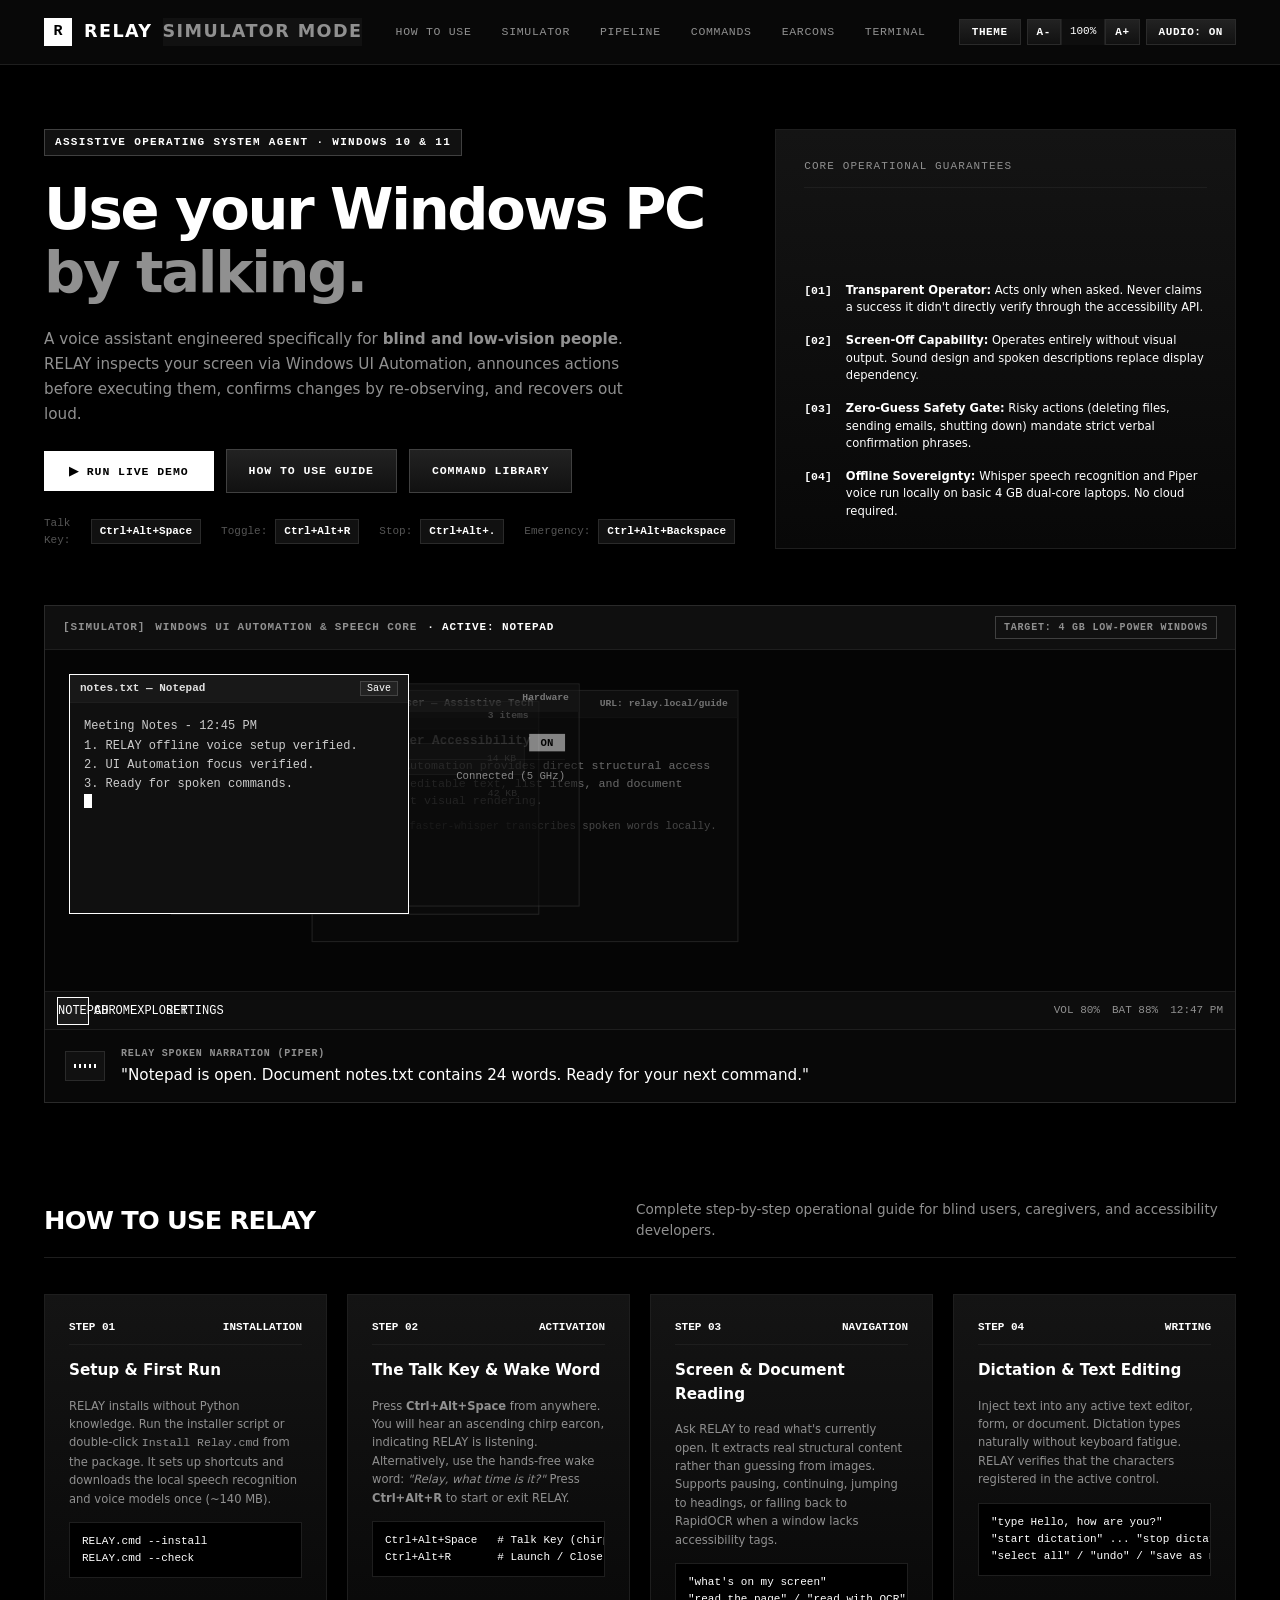
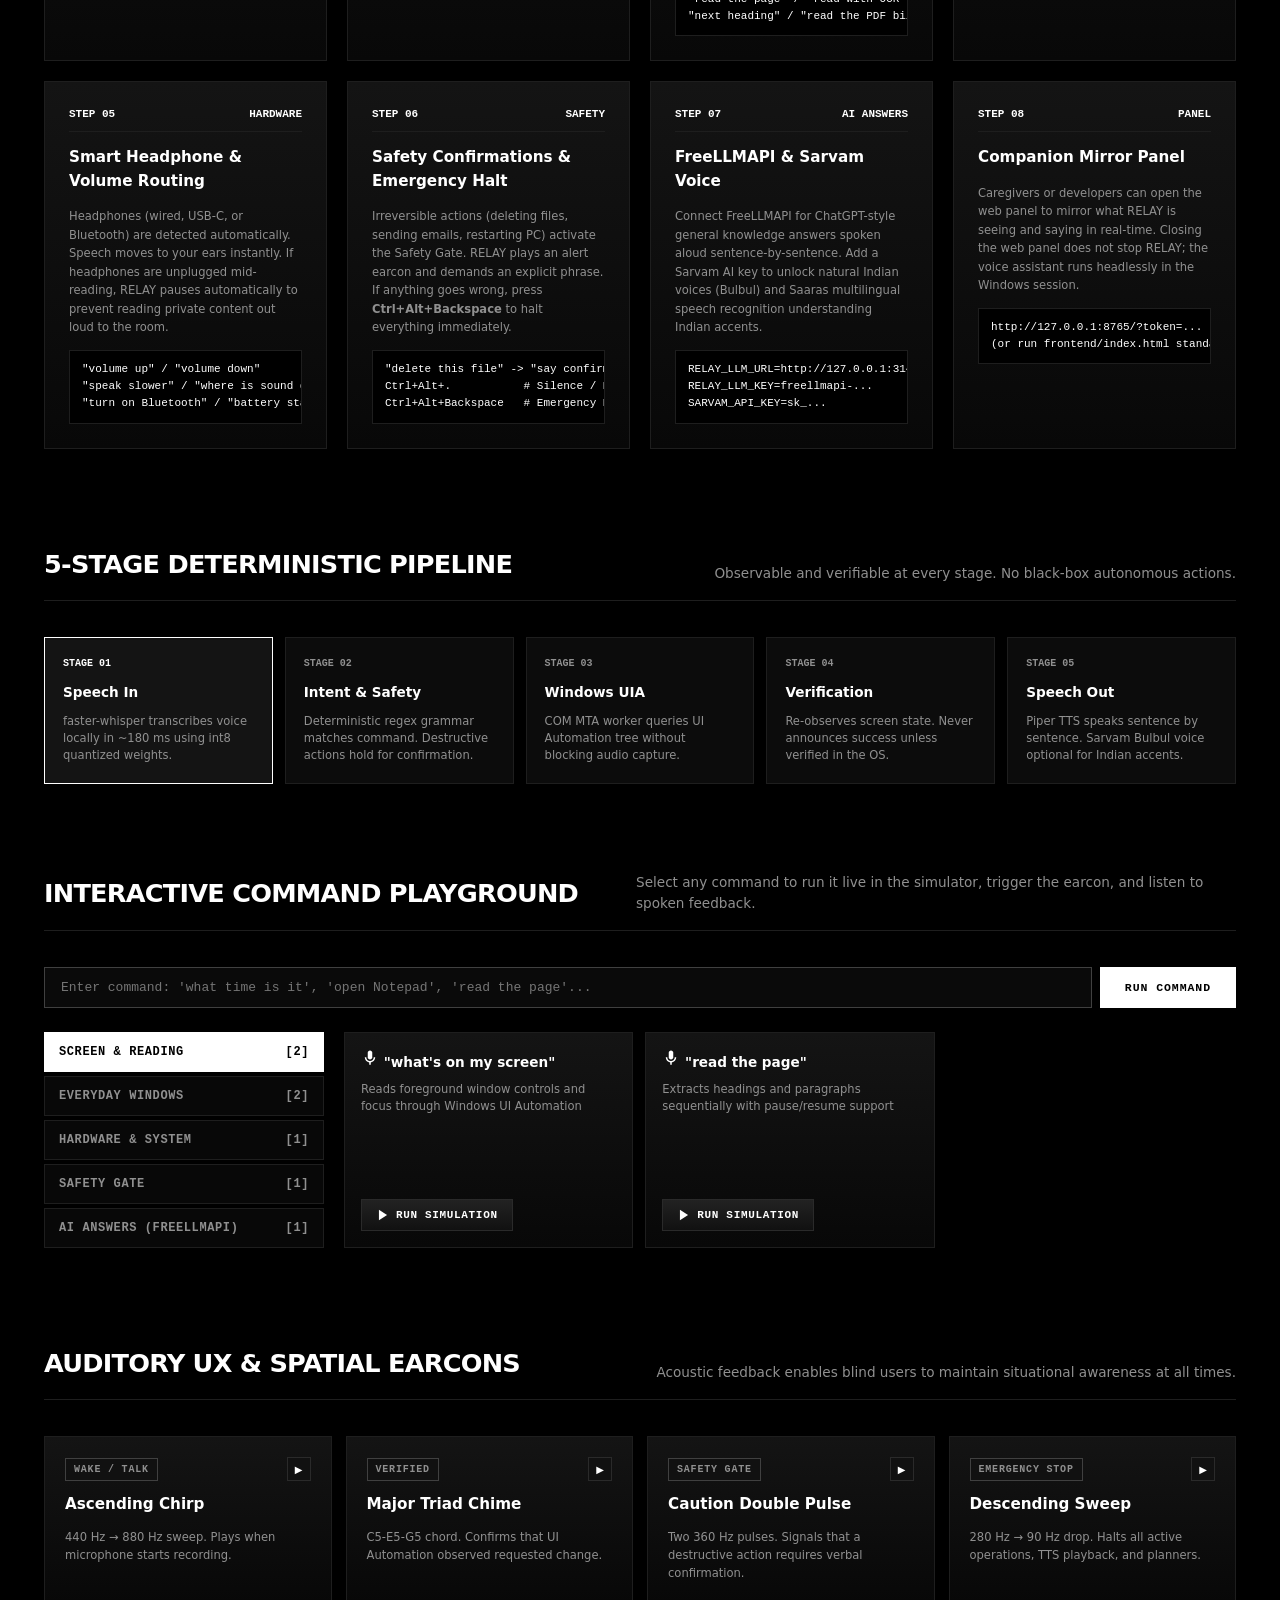
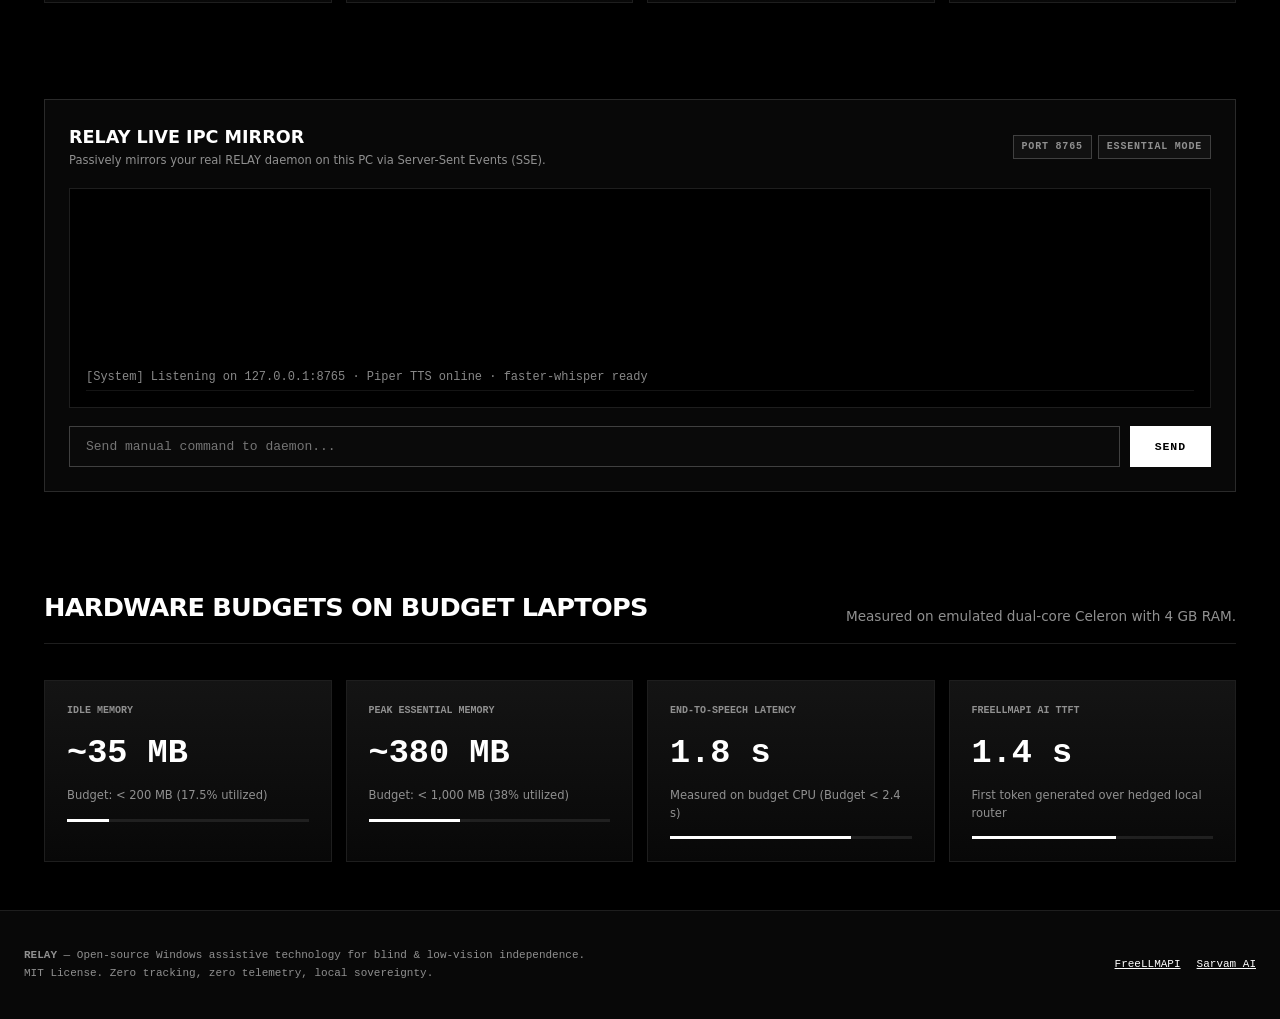
==== commit 3c7c0a79: "feat: complete Phase 1 Release Blockers - Implement conversational onboarding loop and secure secret" ====
--- a/index.html
+++ b/index.html
@@ -525,7 +525,8 @@
         </div>
 
         <div class="mirror-input-row">
-          <input type="text" class="mirror-input" id="mirrorCmdInput" placeholder="Send manual command to daemon (e.g. read the page)..." />
+          <label for="mirrorCmdInput" style="position:absolute; width:1px; height:1px; padding:0; margin:-1px; overflow:hidden; clip:rect(0,0,0,0); border:0;">Manual command</label>
+          <input type="text" class="mirror-input" id="mirrorCmdInput" placeholder="Send manual command to daemon..." />
           <button class="btn-sharp-primary" id="mirrorSendBtn" type="button">Send</button>
         </div>
       </div>
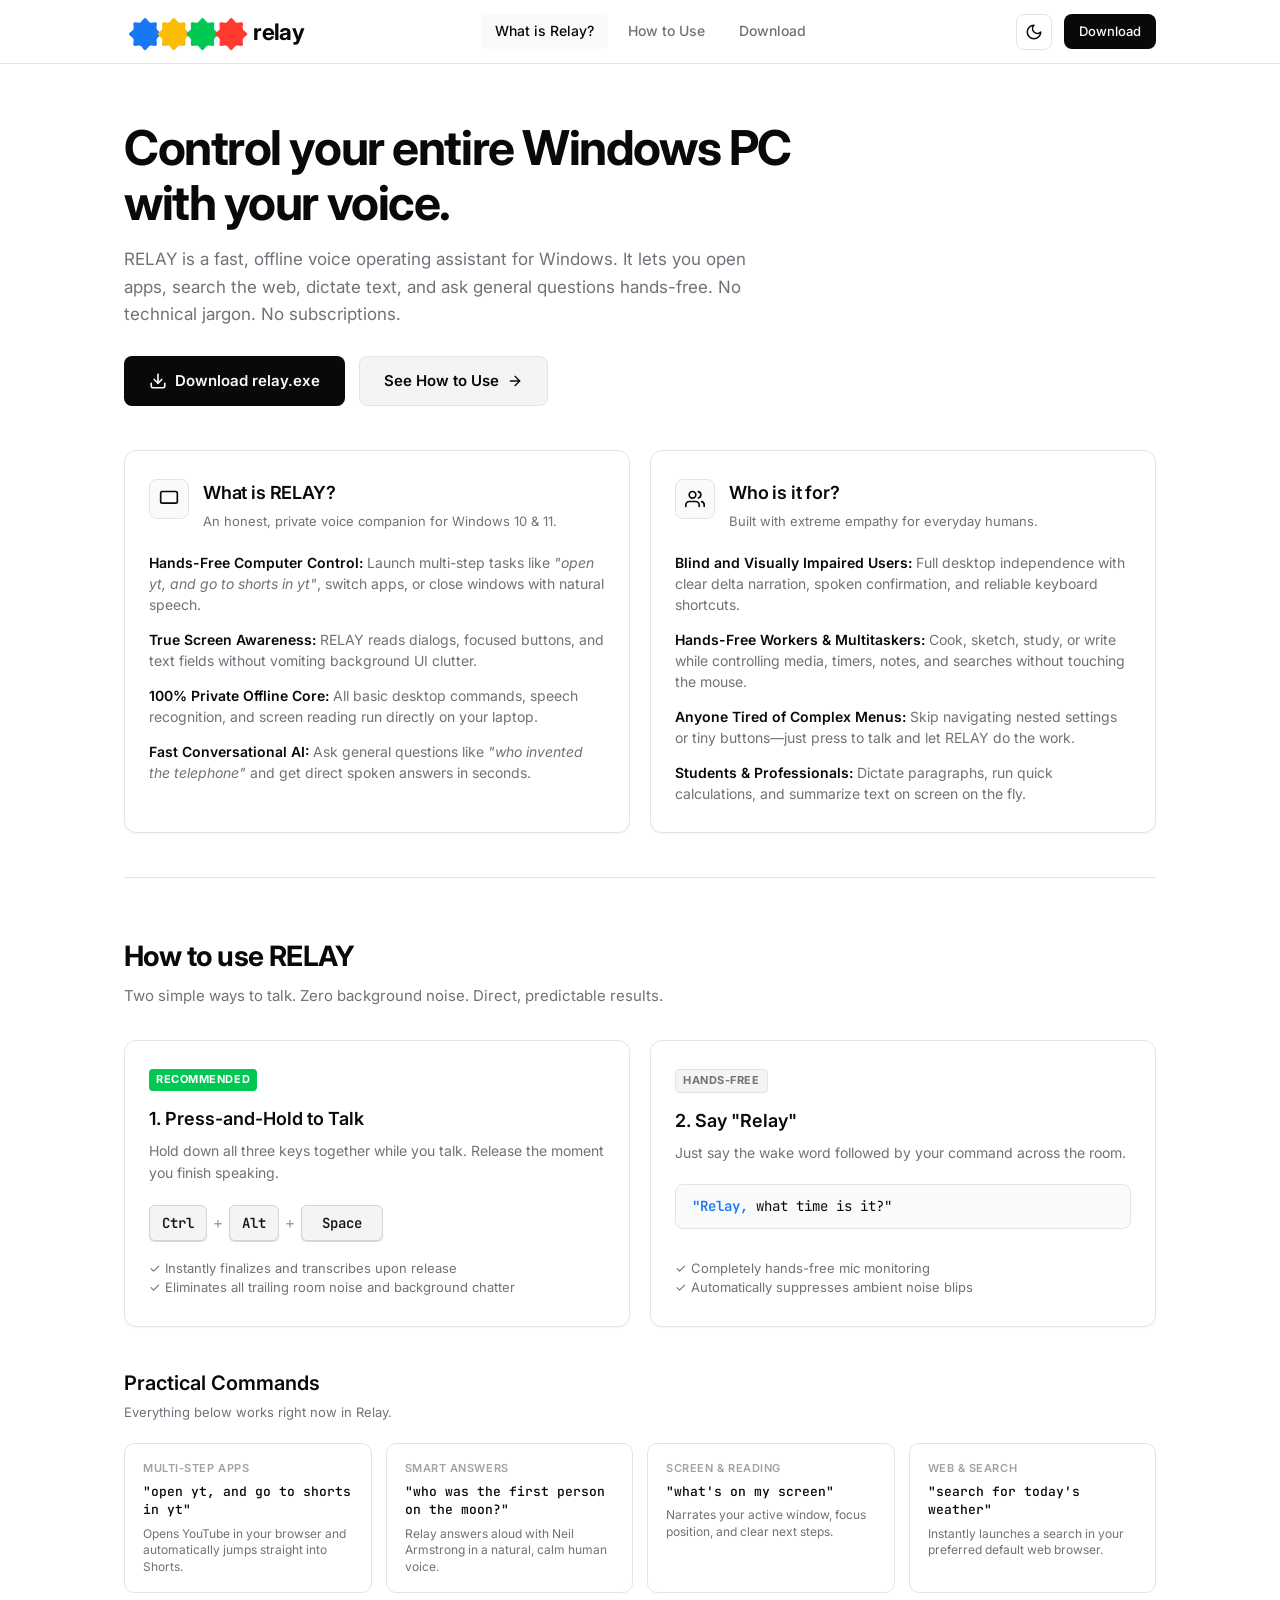
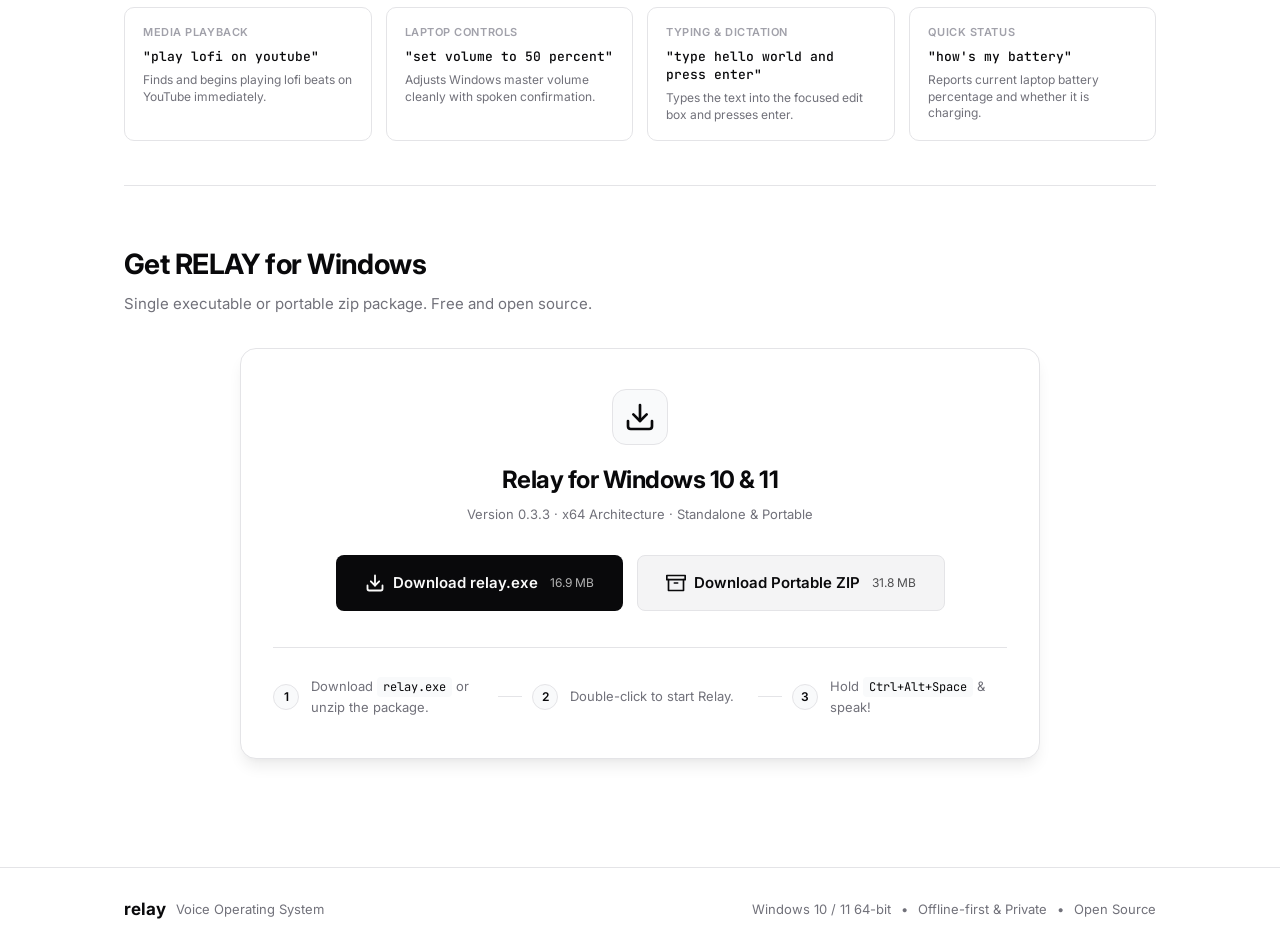
==== commit 41fcdc76: "Remove screen numbering badges, polish layout spacing, configure Vercel static routing, and distribu" ====
--- a/index.html
+++ b/index.html
@@ -3,585 +3,395 @@
 <head>
   <meta charset="utf-8" />
   <meta name="viewport" content="width=device-width, initial-scale=1" />
-  <title>RELAY — Accessible Windows Voice Assistant for Blind & Low-Vision Users</title>
-  <meta name="description" content="RELAY is an accessible, transparent voice assistant designed for blind and low-vision individuals to use Windows 10 & 11 by talking. 100% offline core with UI Automation." />
+  <title>RELAY — Voice Operating System for Windows</title>
+  <meta name="description" content="RELAY is a fast, honest, and private voice operating system for Windows. Control your PC, browse the web, open apps, dictate text, and ask anything completely hands-free." />
+  <link rel="icon" type="image/png" href="logo.png" />
+  <link rel="preconnect" href="https://fonts.googleapis.com">
+  <link rel="preconnect" href="https://fonts.gstatic.com" crossorigin>
+  <link href="https://fonts.googleapis.com/css2?family=Inter:wght@400;500;600;700&family=JetBrains+Mono:wght@400;500&display=swap" rel="stylesheet">
   <link rel="stylesheet" href="style.css" />
 </head>
 <body>
 
-  <!-- Screen Reader Live Announcer Region -->
-  <div id="srAnnouncer" class="sr-only" role="status" aria-live="polite" aria-atomic="true"></div>
-
-  <!-- Keyboard Skip Links -->
-  <a href="#main-content" class="skip-link">Skip to main content</a>
-  <a href="#how-to-use" class="skip-link">Skip to how to use guide</a>
-  <a href="#simulator" class="skip-link">Skip to desktop simulator</a>
-  <a href="#commands" class="skip-link">Skip to voice commands</a>
-
-  <!-- Header -->
-  <header class="app-header" role="banner">
-    <div class="header-inner">
-      <a href="#" class="brand" aria-label="RELAY Home">
-        <div class="brand-symbol" aria-hidden="true">R</div>
-        <div class="brand-title">
-          <span>RELAY</span>
-          <span class="sharp-badge live" id="ipcConnBadge">
-            <span class="square-pulse" aria-hidden="true"></span>
-            Simulator
-          </span>
-        </div>
+  <!-- Sticky Navbar -->
+  <header class="navbar" role="banner">
+    <div class="nav-container">
+      
+      <!-- Brand Logo with 4 Interactive Jumping Balls -->
+      <a href="#what" class="brand-logo" id="logoInteractive" aria-label="Relay Home">
+        <svg class="relay-svg-logo" viewBox="0 0 380 90" fill="none" xmlns="http://www.w3.org/2000/svg" role="img" aria-label="Relay Logo">
+          <!-- Ball 1: Blue -->
+          <g class="logo-ball ball-blue" id="ballBlue" tabindex="0" role="button" aria-label="Blue Relay Orb">
+            <path d="M 50.00,12.00 C 53.83,12.00 57.00,20.43 61.48,22.28 C 65.96,24.14 74.16,20.42 76.87,23.13 C 79.58,25.84 75.86,34.04 77.72,38.52 C 79.57,43.00 88.00,46.17 88.00,50.00 C 88.00,53.83 79.57,57.00 77.72,61.48 C 75.86,65.96 79.58,74.16 76.87,76.87 C 74.16,79.58 65.96,75.86 61.48,77.72 C 57.00,79.57 53.83,88.00 50.00,88.00 C 46.17,88.00 43.00,79.57 38.52,77.72 C 34.04,75.86 25.84,79.58 23.13,76.87 C 20.42,74.16 24.14,65.96 22.28,61.48 C 20.43,57.00 12.00,53.83 12.00,50.00 C 12.00,46.17 20.43,43.00 22.28,38.52 C 24.14,34.04 20.42,25.84 23.13,23.13 C 25.84,20.42 34.04,24.14 38.52,22.28 C 43.00,20.43 46.17,12.00 50.00,12.00 Z" fill="#1877F2"/>
+          </g>
+          <!-- Ball 2: Yellow -->
+          <g class="logo-ball ball-yellow" id="ballYellow" tabindex="0" role="button" aria-label="Yellow Relay Orb" transform="translate(68, 0)">
+            <path d="M 50.00,12.00 C 53.83,12.00 57.00,20.43 61.48,22.28 C 65.96,24.14 74.16,20.42 76.87,23.13 C 79.58,25.84 75.86,34.04 77.72,38.52 C 79.57,43.00 88.00,46.17 88.00,50.00 C 88.00,53.83 79.57,57.00 77.72,61.48 C 75.86,65.96 79.58,74.16 76.87,76.87 C 74.16,79.58 65.96,75.86 61.48,77.72 C 57.00,79.57 53.83,88.00 50.00,88.00 C 46.17,88.00 43.00,79.57 38.52,77.72 C 34.04,75.86 25.84,79.58 23.13,76.87 C 20.42,74.16 24.14,65.96 22.28,61.48 C 20.43,57.00 12.00,53.83 12.00,50.00 C 12.00,46.17 20.43,43.00 22.28,38.52 C 24.14,34.04 20.42,25.84 23.13,23.13 C 25.84,20.42 34.04,24.14 38.52,22.28 C 43.00,20.43 46.17,12.00 50.00,12.00 Z" fill="#FBBC05"/>
+          </g>
+          <!-- Ball 3: Green -->
+          <g class="logo-ball ball-green" id="ballGreen" tabindex="0" role="button" aria-label="Green Relay Orb" transform="translate(136, 0)">
+            <path d="M 50.00,12.00 C 53.83,12.00 57.00,20.43 61.48,22.28 C 65.96,24.14 74.16,20.42 76.87,23.13 C 79.58,25.84 75.86,34.04 77.72,38.52 C 79.57,43.00 88.00,46.17 88.00,50.00 C 88.00,53.83 79.57,57.00 77.72,61.48 C 75.86,65.96 79.58,74.16 76.87,76.87 C 74.16,79.58 65.96,75.86 61.48,77.72 C 57.00,79.57 53.83,88.00 50.00,88.00 C 46.17,88.00 43.00,79.57 38.52,77.72 C 34.04,75.86 25.84,79.58 23.13,76.87 C 20.42,74.16 24.14,65.96 22.28,61.48 C 20.43,57.00 12.00,53.83 12.00,50.00 C 12.00,46.17 20.43,43.00 22.28,38.52 C 24.14,34.04 20.42,25.84 23.13,23.13 C 25.84,20.42 34.04,24.14 38.52,22.28 C 43.00,20.43 46.17,12.00 50.00,12.00 Z" fill="#00C853"/>
+          </g>
+          <!-- Ball 4: Red -->
+          <g class="logo-ball ball-red" id="ballRed" tabindex="0" role="button" aria-label="Red Relay Orb" transform="translate(204, 0)">
+            <path d="M 50.00,12.00 C 53.83,12.00 57.00,20.43 61.48,22.28 C 65.96,24.14 74.16,20.42 76.87,23.13 C 79.58,25.84 75.86,34.04 77.72,38.52 C 79.57,43.00 88.00,46.17 88.00,50.00 C 88.00,53.83 79.57,57.00 77.72,61.48 C 75.86,65.96 79.58,74.16 76.87,76.87 C 74.16,79.58 65.96,75.86 61.48,77.72 C 57.00,79.57 53.83,88.00 50.00,88.00 C 46.17,88.00 43.00,79.57 38.52,77.72 C 34.04,75.86 25.84,79.58 23.13,76.87 C 20.42,74.16 24.14,65.96 22.28,61.48 C 20.43,57.00 12.00,53.83 12.00,50.00 C 12.00,46.17 20.43,43.00 22.28,38.52 C 24.14,34.04 20.42,25.84 23.13,23.13 C 25.84,20.42 34.04,24.14 38.52,22.28 C 43.00,20.43 46.17,12.00 50.00,12.00 Z" fill="#FF3B30"/>
+          </g>
+          <!-- Wordmark: relay -->
+          <text x="306" y="65" font-family="'Inter', -apple-system, BlinkMacSystemFont, sans-serif" font-size="54" font-weight="700" letter-spacing="-1.5" class="logo-text">relay</text>
+        </svg>
       </a>
 
-      <!-- Navigation -->
-      <nav class="nav-links" aria-label="Main Navigation">
-        <a href="#how-to-use" class="nav-link">How to Use</a>
-        <a href="#simulator" class="nav-link">Simulator</a>
-        <a href="#pipeline" class="nav-link">Pipeline</a>
-        <a href="#commands" class="nav-link">Commands</a>
-        <a href="#soundboard" class="nav-link">Earcons</a>
-        <a href="#mirror" class="nav-link">Terminal</a>
+      <!-- Clean Navigation Links (No Numbers) -->
+      <nav class="nav-menu" aria-label="Main sections">
+        <a href="#what" class="nav-item">What is Relay?</a>
+        <a href="#commands" class="nav-item">How to Use</a>
+        <a href="#download" class="nav-item">Download</a>
       </nav>
 
-      <!-- Accessibility Toolset -->
-      <div class="a11y-controls" role="toolbar" aria-label="Accessibility options">
-        <button class="btn-ctrl" id="themeToggleBtn" type="button" title="Toggle Theme (Dark / High-Contrast / Light) [Alt+H]" aria-label="Toggle theme">
-          <span>Theme</span>
+      <!-- Action items: Theme Toggle & Direct Download -->
+      <div class="nav-actions">
+        <button class="theme-toggle" id="themeToggle" type="button" aria-label="Switch between light and dark mode">
+          <!-- Sun Icon (shown in dark mode) -->
+          <svg class="icon-sun" width="18" height="18" viewBox="0 0 24 24" fill="none" stroke="currentColor" stroke-width="2" stroke-linecap="round" stroke-linejoin="round">
+            <circle cx="12" cy="12" r="4"></circle>
+            <path d="M12 2v2M12 20v2M4.93 4.93l1.41 1.41M17.66 17.66l1.41 1.41M2 12h2M20 12h2M6.34 17.66l-1.41 1.41M19.07 4.93l-1.41 1.41"></path>
+          </svg>
+          <!-- Moon Icon (shown in light mode) -->
+          <svg class="icon-moon" width="18" height="18" viewBox="0 0 24 24" fill="none" stroke="currentColor" stroke-width="2" stroke-linecap="round" stroke-linejoin="round">
+            <path d="M12 3a6 6 0 0 0 9 9 9 9 0 1 1-9-9Z"></path>
+          </svg>
         </button>
 
-        <div style="display:flex; gap:1px; background:#1e1e1e;">
-          <button class="btn-ctrl" id="fontMinusBtn" style="padding:6px 9px;" type="button" title="Decrease font size" aria-label="Decrease text size">A-</button>
-          <span id="fontSizeIndicator" style="display:grid; place-items:center; font-family:var(--font-mono); font-size:11px; padding:0 8px; background:#0e0e0e; color:#fff;" aria-live="polite">100%</span>
-          <button class="btn-ctrl" id="fontPlusBtn" style="padding:6px 9px;" type="button" title="Increase font size" aria-label="Increase text size">A+</button>
-        </div>
-
-        <button class="btn-ctrl active" id="soundToggleBtn" type="button" title="Toggle Sound Earcons" aria-label="Toggle audio cues" aria-pressed="true">
-          <span>Audio: ON</span>
-        </button>
-      </div>
+        <a href="#download" class="btn btn-primary btn-sm">
+          Download
+        </a>
+      </div>
+
     </div>
   </header>
 
-  <!-- Main Content -->
-  <main id="main-content" role="main">
-
-    <!-- Hero Section -->
-    <section class="hero" aria-labelledby="hero-title">
-      <div class="hero-grid">
-        <div class="hero-copy">
-          <div class="mono-tag">
-            Assistive Operating System Agent · Windows 10 & 11
-          </div>
-
-          <h1 class="hero-title" id="hero-title">
-            Use your Windows PC
-            <span class="sub-heading">by talking.</span>
-          </h1>
-
-          <p class="hero-desc">
-            A voice assistant engineered specifically for <strong>blind and low-vision people</strong>. RELAY inspects your screen via Windows UI Automation, announces actions before executing them, confirms changes by re-observing, and recovers out loud.
+  <!-- Main Content Layout -->
+  <main class="page-container">
+
+    <!-- ================================================================= -->
+    <!-- SECTION 1: What is RELAY, and Who is it for?                      -->
+    <!-- ================================================================= -->
+    <section id="what" class="screen-section">
+      <div class="hero-block">
+        <h1 class="hero-headline">
+          Control your entire Windows PC with your voice.
+        </h1>
+        <p class="hero-subhead">
+          RELAY is a fast, offline voice operating assistant for Windows. It lets you open apps, search the web, dictate text, and ask general questions hands-free. No technical jargon. No subscriptions.
+        </p>
+
+        <!-- Direct Action Bar -->
+        <div class="hero-actions">
+          <a href="#download" class="btn btn-primary btn-lg">
+            <svg width="18" height="18" viewBox="0 0 24 24" fill="none" stroke="currentColor" stroke-width="2.2" stroke-linecap="round" stroke-linejoin="round">
+              <path d="M21 15v4a2 2 0 0 1-2 2H5a2 2 0 0 1-2-2v-4"></path>
+              <polyline points="7 10 12 15 17 10"></polyline>
+              <line x1="12" y1="15" x2="12" y2="3"></line>
+            </svg>
+            Download relay.exe
+          </a>
+          <a href="#commands" class="btn btn-secondary btn-lg">
+            See How to Use
+            <svg width="16" height="16" viewBox="0 0 24 24" fill="none" stroke="currentColor" stroke-width="2" stroke-linecap="round" stroke-linejoin="round">
+              <line x1="5" y1="12" x2="19" y2="12"></line>
+              <polyline points="12 5 19 12 12 19"></polyline>
+            </svg>
+          </a>
+        </div>
+      </div>
+
+      <!-- Two Clear Columns: What is it? and Who is it for? -->
+      <div class="two-column-grid">
+        
+        <!-- Column A: What is RELAY? -->
+        <div class="card card-feature">
+          <div class="card-header">
+            <div class="card-icon-pill">
+              <svg width="20" height="20" viewBox="0 0 24 24" fill="none" stroke="currentColor" stroke-width="2" stroke-linecap="round" stroke-linejoin="round">
+                <rect x="2" y="3" width="20" height="14" rx="2" ry="2"></polyline>
+                <line x1="8" y1="21" x2="16" y2="21"></line>
+                <line x1="12" y1="17" x2="12" y2="21"></line>
+              </svg>
+            </div>
+            <div>
+              <h2 class="card-title">What is RELAY?</h2>
+              <p class="card-subtitle">An honest, private voice companion for Windows 10 & 11.</p>
+            </div>
+          </div>
+
+          <div class="card-body">
+            <ul class="clean-list">
+              <li>
+                <strong>Hands-Free Computer Control:</strong> Launch multi-step tasks like <em>"open yt, and go to shorts in yt"</em>, switch apps, or close windows with natural speech.
+              </li>
+              <li>
+                <strong>True Screen Awareness:</strong> RELAY reads dialogs, focused buttons, and text fields without vomiting background UI clutter.
+              </li>
+              <li>
+                <strong>100% Private Offline Core:</strong> All basic desktop commands, speech recognition, and screen reading run directly on your laptop.
+              </li>
+              <li>
+                <strong>Fast Conversational AI:</strong> Ask general questions like <em>"who invented the telephone"</em> and get direct spoken answers in seconds.
+              </li>
+            </ul>
+          </div>
+        </div>
+
+        <!-- Column B: Who is it for? -->
+        <div class="card card-feature">
+          <div class="card-header">
+            <div class="card-icon-pill">
+              <svg width="20" height="20" viewBox="0 0 24 24" fill="none" stroke="currentColor" stroke-width="2" stroke-linecap="round" stroke-linejoin="round">
+                <path d="M17 21v-2a4 4 0 0 0-4-4H5a4 4 0 0 0-4 4v2"></path>
+                <circle cx="9" cy="7" r="4"></circle>
+                <path d="M23 21v-2a4 4 0 0 0-3-3.87"></path>
+                <path d="M16 3.13a4 4 0 0 1 0 7.75"></path>
+              </svg>
+            </div>
+            <div>
+              <h2 class="card-title">Who is it for?</h2>
+              <p class="card-subtitle">Built with extreme empathy for everyday humans.</p>
+            </div>
+          </div>
+
+          <div class="card-body">
+            <ul class="clean-list">
+              <li>
+                <strong>Blind and Visually Impaired Users:</strong> Full desktop independence with clear delta narration, spoken confirmation, and reliable keyboard shortcuts.
+              </li>
+              <li>
+                <strong>Hands-Free Workers & Multitaskers:</strong> Cook, sketch, study, or write while controlling media, timers, notes, and searches without touching the mouse.
+              </li>
+              <li>
+                <strong>Anyone Tired of Complex Menus:</strong> Skip navigating nested settings or tiny buttons—just press to talk and let RELAY do the work.
+              </li>
+              <li>
+                <strong>Students & Professionals:</strong> Dictate paragraphs, run quick calculations, and summarize text on screen on the fly.
+              </li>
+            </ul>
+          </div>
+        </div>
+
+      </div>
+    </section>
+
+    <!-- ================================================================= -->
+    <!-- SECTION 2: How to Use & Voice Commands                            -->
+    <!-- ================================================================= -->
+    <section id="commands" class="screen-section">
+      <div class="section-header-block">
+        <h2 class="section-title">How to use RELAY</h2>
+        <p class="section-desc">
+          Two simple ways to talk. Zero background noise. Direct, predictable results.
+        </p>
+      </div>
+
+      <!-- How to Talk: 2 Cards -->
+      <div class="two-column-grid talk-methods">
+        
+        <!-- Method 1: Press-and-Hold to Talk -->
+        <div class="card method-card featured-method">
+          <div class="method-tag">Recommended</div>
+          <h3 class="method-title">1. Press-and-Hold to Talk</h3>
+          <p class="method-desc">Hold down all three keys together while you talk. Release the moment you finish speaking.</p>
+          
+          <div class="key-combo" aria-label="Control plus Alt plus Space">
+            <kbd>Ctrl</kbd>
+            <span class="key-plus">+</span>
+            <kbd>Alt</kbd>
+            <span class="key-plus">+</span>
+            <kbd class="key-space">Space</kbd>
+          </div>
+
+          <p class="method-note">
+            ✓ Instantly finalizes and transcribes upon release<br>
+            ✓ Eliminates all trailing room noise and background chatter
           </p>
-
-          <div class="hero-actions">
-            <button class="btn-sharp-primary" id="heroDemoBtn" type="button">
-              <span>▶ Run Live Demo</span>
-            </button>
-            <a href="#how-to-use" class="btn-sharp-secondary">How to Use Guide</a>
-            <a href="#commands" class="btn-sharp-secondary">Command Library</a>
-          </div>
-
-          <div class="keycap-row" aria-label="Keyboard Shortcuts">
-            <span>Talk Key:</span> <kbd class="kbd">Ctrl+Alt+Space</kbd>
-            <span style="margin-left:12px;">Toggle:</span> <kbd class="kbd">Ctrl+Alt+R</kbd>
-            <span style="margin-left:12px;">Stop:</span> <kbd class="kbd">Ctrl+Alt+.</kbd>
-            <span style="margin-left:12px;">Emergency:</span> <kbd class="kbd">Ctrl+Alt+Backspace</kbd>
-          </div>
-        </div>
-
-        <!-- Principles Box -->
-        <div class="hero-box">
-          <div class="hero-box-header">Core Operational Guarantees</div>
-          <ul class="principle-list">
-            <li class="principle-item">
-              <span class="principle-num">[01]</span>
-              <span><strong>Transparent Operator:</strong> Acts only when asked. Never claims a success it didn't directly verify through the accessibility API.</span>
-            </li>
-            <li class="principle-item">
-              <span class="principle-num">[02]</span>
-              <span><strong>Screen-Off Capability:</strong> Operates entirely without visual output. Sound design and spoken descriptions replace display dependency.</span>
-            </li>
-            <li class="principle-item">
-              <span class="principle-num">[03]</span>
-              <span><strong>Zero-Guess Safety Gate:</strong> Risky actions (deleting files, sending emails, shutting down) mandate strict verbal confirmation phrases.</span>
-            </li>
-            <li class="principle-item">
-              <span class="principle-num">[04]</span>
-              <span><strong>Offline Sovereignty:</strong> Whisper speech recognition and Piper voice run locally on basic 4 GB dual-core laptops. No cloud required.</span>
-            </li>
-          </ul>
+        </div>
+
+        <!-- Method 2: Wake Word -->
+        <div class="card method-card">
+          <div class="method-tag tag-subtle">Hands-Free</div>
+          <h3 class="method-title">2. Say "Relay"</h3>
+          <p class="method-desc">Just say the wake word followed by your command across the room.</p>
+          
+          <div class="wake-example">
+            <span class="wake-word">"Relay,</span>
+            <span class="wake-cmd">what time is it?"</span>
+          </div>
+
+          <p class="method-note">
+            ✓ Completely hands-free mic monitoring<br>
+            ✓ Automatically suppresses ambient noise blips
+          </p>
+        </div>
+
+      </div>
+
+      <!-- Real Voice Commands That Work -->
+      <div class="commands-block">
+        <div class="commands-header">
+          <h3 class="commands-heading">Practical Commands</h3>
+          <p class="commands-sub">Everything below works right now in Relay.</p>
+        </div>
+
+        <div class="command-grid">
+          
+          <!-- Command 1 -->
+          <div class="command-card">
+            <div class="cmd-category">Multi-Step Apps</div>
+            <div class="cmd-voice">"open yt, and go to shorts in yt"</div>
+            <div class="cmd-result">Opens YouTube in your browser and automatically jumps straight into Shorts.</div>
+          </div>
+
+          <!-- Command 2 -->
+          <div class="command-card">
+            <div class="cmd-category">Smart Answers</div>
+            <div class="cmd-voice">"who was the first person on the moon?"</div>
+            <div class="cmd-result">Relay answers aloud with Neil Armstrong in a natural, calm human voice.</div>
+          </div>
+
+          <!-- Command 3 -->
+          <div class="command-card">
+            <div class="cmd-category">Screen & Reading</div>
+            <div class="cmd-voice">"what's on my screen"</div>
+            <div class="cmd-result">Narrates your active window, focus position, and clear next steps.</div>
+          </div>
+
+          <!-- Command 4 -->
+          <div class="command-card">
+            <div class="cmd-category">Web & Search</div>
+            <div class="cmd-voice">"search for today's weather"</div>
+            <div class="cmd-result">Instantly launches a search in your preferred default web browser.</div>
+          </div>
+
+          <!-- Command 5 -->
+          <div class="command-card">
+            <div class="cmd-category">Media Playback</div>
+            <div class="cmd-voice">"play lofi on youtube"</div>
+            <div class="cmd-result">Finds and begins playing lofi beats on YouTube immediately.</div>
+          </div>
+
+          <!-- Command 6 -->
+          <div class="command-card">
+            <div class="cmd-category">Laptop Controls</div>
+            <div class="cmd-voice">"set volume to 50 percent"</div>
+            <div class="cmd-result">Adjusts Windows master volume cleanly with spoken confirmation.</div>
+          </div>
+
+          <!-- Command 7 -->
+          <div class="command-card">
+            <div class="cmd-category">Typing & Dictation</div>
+            <div class="cmd-voice">"type hello world and press enter"</div>
+            <div class="cmd-result">Types the text into the focused edit box and presses enter.</div>
+          </div>
+
+          <!-- Command 8 -->
+          <div class="command-card">
+            <div class="cmd-category">Quick Status</div>
+            <div class="cmd-voice">"how's my battery"</div>
+            <div class="cmd-result">Reports current laptop battery percentage and whether it is charging.</div>
+          </div>
+
         </div>
       </div>
     </section>
 
-    <!-- Interactive Desktop & UI Automation Simulator -->
-    <section class="hero" id="simulator" style="padding-top:16px;" aria-labelledby="sim-heading">
-      <div class="sim-container">
-        <!-- Simulator Window Header -->
-        <div class="sim-header">
-          <div class="sim-title" id="sim-heading">
-            <span>[SIMULATOR]</span>
-            <span>Windows UI Automation & Speech Core</span>
-            <span style="color:#ffffff;">· Active: <span id="currentActiveApp">Notepad</span></span>
-          </div>
-          <div class="sharp-badge">
-            Target: 4 GB Low-Power Windows
-          </div>
-        </div>
-
-        <!-- Simulated Desktop Canvas -->
-        <div class="sim-desktop" id="simDesktop" aria-label="Simulated Windows Desktop">
-
-          <!-- UI Automation Dynamic Highlight Box -->
-          <div class="sim-focus-box" id="simFocusBox" aria-hidden="true"></div>
-
-          <!-- App Window: Notepad -->
-          <div class="sim-app-window active" id="simNotepadWindow" style="top:24px; left:24px; width:340px; height:240px;">
-            <div class="sim-app-titlebar">
-              <span>notes.txt — Notepad</span>
-              <button id="notepadSaveBtn" style="background:#222; border:1px solid #444; color:#fff; padding:1px 6px; font-size:10px; font-family:var(--font-mono); cursor:pointer;">Save</button>
-            </div>
-            <div class="sim-app-content" id="simNotepadContent">
-              Meeting Notes - 12:45 PM<br />
-              1. RELAY offline voice setup verified.<br />
-              2. UI Automation focus verified.<br />
-              3. Ready for spoken commands.<br />
-              <span style="display:inline-block; width:8px; height:14px; background:#fff; animation:squareBlink 1s infinite;"></span>
-            </div>
-          </div>
-
-          <!-- App Window: Google Chrome -->
-          <div class="sim-app-window inactive" id="simChromeWindow" style="top:36px; left:260px; width:440px; height:260px;">
-            <div class="sim-app-titlebar">
-              <span>Chromium Browser — Assistive Tech</span>
-              <span style="font-size:10px;">URL: relay.local/guide</span>
-            </div>
-            <div class="sim-app-content">
-              <h4 style="color:#ffffff; margin-bottom:6px; font-size:13px;">Screen Reader Accessibility</h4>
-              <p id="chromeArticleP1" style="line-height:1.5; margin-bottom:8px;">
-                Windows UI Automation provides direct structural access to buttons, editable text, list items, and document trees without visual rendering.
-              </p>
-              <p style="color:#888; font-size:11px;">Paragraph 2: faster-whisper transcribes spoken words locally.</p>
-            </div>
-          </div>
-
-          <!-- App Window: File Explorer -->
-          <div class="sim-app-window inactive" id="simExplorerWindow" style="top:48px; left:120px; width:380px; height:220px;">
-            <div class="sim-app-titlebar">
-              <span>File Explorer — Documents</span>
-              <span style="font-size:10px;">3 items</span>
-            </div>
-            <div class="sim-app-content">
-              <div id="explorerSelectedItem" style="padding:6px 8px; background:#222; border:1px solid #444; display:flex; align-items:center; gap:8px;">
-                <span>[FILE]</span>
-                <strong>report-draft.docx</strong>
-                <span style="margin-left:auto; font-size:10px; color:#888;">14 KB</span>
-              </div>
-              <div style="padding:6px 8px; display:flex; align-items:center; gap:8px; margin-top:4px;">
-                <span>[FILE]</span>
-                <span>budget-2026.xlsx</span>
-                <span style="margin-left:auto; font-size:10px; color:#888;">42 KB</span>
-              </div>
-            </div>
-          </div>
-
-          <!-- App Window: Windows Settings -->
-          <div class="sim-app-window inactive" id="simSettingsWindow" style="top:30px; left:180px; width:360px; height:230px;">
-            <div class="sim-app-titlebar">
-              <span>Windows Settings — Devices</span>
-              <span style="font-size:10px;">Hardware</span>
-            </div>
-            <div class="sim-app-content">
-              <div style="display:flex; justify-content:space-between; align-items:center; padding:8px 0; border-bottom:1px solid #222;">
-                <span>Bluetooth</span>
-                <button id="btToggleSwitch" style="background:#ffffff; color:#000; border:none; padding:3px 12px; font-weight:800; font-size:11px; font-family:var(--font-mono);">ON</button>
-              </div>
-              <div style="display:flex; justify-content:space-between; align-items:center; padding:8px 0;">
-                <span>Wi-Fi Network</span>
-                <span style="color:#ffffff; font-size:11px;">Connected (5 GHz)</span>
-              </div>
-            </div>
-          </div>
-
-          <!-- Taskbar -->
-          <div class="sim-taskbar" role="toolbar" aria-label="Simulated Windows Taskbar">
-            <div class="sim-taskbar-apps">
-              <button class="sim-taskbar-icon running" id="tbNotepad" type="button" title="Notepad">NOTEPAD</button>
-              <button class="sim-taskbar-icon" id="tbChrome" type="button" title="Chrome">CHROME</button>
-              <button class="sim-taskbar-icon" id="tbExplorer" type="button" title="File Explorer">EXPLORER</button>
-              <button class="sim-taskbar-icon" id="tbSettings" type="button" title="Settings">SETTINGS</button>
-            </div>
-            <div class="sim-taskbar-tray">
-              <span>VOL 80%</span>
-              <span>BAT 88%</span>
-              <span id="desktopClock">12:47 PM</span>
-            </div>
-          </div>
-
-        </div>
-
-        <!-- Spoken Audio Narration Banner -->
-        <div class="sim-speech-banner" role="region" aria-label="Speech Output">
-          <div class="sim-waveform-box" id="simWaveform" title="Speech audio waveform" aria-hidden="true">
-            <span class="waveform-bar"></span>
-            <span class="waveform-bar"></span>
-            <span class="waveform-bar"></span>
-            <span class="waveform-bar"></span>
-            <span class="waveform-bar"></span>
-          </div>
-          <div>
-            <div class="sim-voice-tag" id="simVoiceTag">RELAY Spoken Narration (Piper)</div>
-            <div class="sim-speech-text" id="simSpeechText" aria-live="polite">
-              "Notepad is open. Document notes.txt contains 24 words. Ready for your next command."
-            </div>
-          </div>
-        </div>
-      </div>
+    <!-- ================================================================= -->
+    <!-- SECTION 3: Download Buttons & Setup                               -->
+    <!-- ================================================================= -->
+    <section id="download" class="screen-section">
+      <div class="section-header-block">
+        <h2 class="section-title">Get RELAY for Windows</h2>
+        <p class="section-desc">
+          Single executable or portable zip package. Free and open source.
+        </p>
+      </div>
+
+      <!-- Main Download Card -->
+      <div class="download-container">
+        
+        <div class="download-main-card">
+          <div class="download-icon-wrap">
+            <svg width="32" height="32" viewBox="0 0 24 24" fill="none" stroke="currentColor" stroke-width="2" stroke-linecap="round" stroke-linejoin="round">
+              <path d="M21 15v4a2 2 0 0 1-2 2H5a2 2 0 0 1-2-2v-4"></path>
+              <polyline points="7 10 12 15 17 10"></polyline>
+              <line x1="12" y1="15" x2="12" y2="3"></line>
+            </svg>
+          </div>
+          
+          <div class="download-meta">
+            <h3 class="download-title">Relay for Windows 10 & 11</h3>
+            <p class="download-sub">Version 0.3.3 · x64 Architecture · Standalone & Portable</p>
+          </div>
+
+          <div class="download-buttons-row">
+            <!-- Button 1: Direct EXE Download -->
+            <a href="downloads/relay.exe" download="relay.exe" class="btn btn-primary btn-xl" id="downloadExeBtn">
+              <svg width="20" height="20" viewBox="0 0 24 24" fill="none" stroke="currentColor" stroke-width="2.2" stroke-linecap="round" stroke-linejoin="round">
+                <path d="M21 15v4a2 2 0 0 1-2 2H5a2 2 0 0 1-2-2v-4"></path>
+                <polyline points="7 10 12 15 17 10"></polyline>
+                <line x1="12" y1="15" x2="12" y2="3"></line>
+              </svg>
+              Download relay.exe
+              <span class="btn-file-size">16.9 MB</span>
+            </a>
+
+            <!-- Button 2: Portable ZIP Download -->
+            <a href="downloads/relay-windows-x64.zip" download="relay-windows-x64.zip" class="btn btn-secondary btn-xl" id="downloadZipBtn">
+              <svg width="20" height="20" viewBox="0 0 24 24" fill="none" stroke="currentColor" stroke-width="2" stroke-linecap="round" stroke-linejoin="round">
+                <path d="M21 8v13H3V8"></path>
+                <path d="M1 3h22v5H1z"></path>
+                <path d="M10 12h4"></path>
+              </svg>
+              Download Portable ZIP
+              <span class="btn-file-size">31.8 MB</span>
+            </a>
+          </div>
+
+          <!-- Simple 3-step setup -->
+          <div class="setup-steps">
+            <div class="setup-step">
+              <div class="step-num">1</div>
+              <div class="step-text">Download <code>relay.exe</code> or unzip the package.</div>
+            </div>
+            <div class="setup-step-divider"></div>
+            <div class="setup-step">
+              <div class="step-num">2</div>
+              <div class="step-text">Double-click to start Relay.</div>
+            </div>
+            <div class="setup-step-divider"></div>
+            <div class="setup-step">
+              <div class="step-num">3</div>
+              <div class="step-text">Hold <code>Ctrl+Alt+Space</code> & speak!</div>
+            </div>
+          </div>
+        </div>
+
+      </div>
+
     </section>
 
-    <!-- Comprehensive HOW TO USE Section -->
-    <section class="how-to-section" id="how-to-use" aria-labelledby="how-to-heading">
-      <div class="section-head">
-        <h2 id="how-to-heading">How to Use RELAY</h2>
-        <p>Complete step-by-step operational guide for blind users, caregivers, and accessibility developers.</p>
-      </div>
-
-      <div class="how-to-grid">
-        <!-- Step 1 -->
-        <div class="how-to-card">
-          <div class="how-to-step-num">
-            <span>STEP 01</span>
-            <span>INSTALLATION</span>
-          </div>
-          <h3>Setup & First Run</h3>
-          <p>
-            RELAY installs without Python knowledge. Run the installer script or double-click <code>Install Relay.cmd</code> from the package. It sets up shortcuts and downloads the local speech recognition and voice models once (~140 MB).
-          </p>
-          <div class="code-snippet">RELAY.cmd --install
-RELAY.cmd --check</div>
-        </div>
-
-        <!-- Step 2 -->
-        <div class="how-to-card">
-          <div class="how-to-step-num">
-            <span>STEP 02</span>
-            <span>ACTIVATION</span>
-          </div>
-          <h3>The Talk Key & Wake Word</h3>
-          <p>
-            Press <strong>Ctrl+Alt+Space</strong> from anywhere. You will hear an ascending chirp earcon, indicating RELAY is listening. Alternatively, use the hands-free wake word: <em>"Relay, what time is it?"</em> Press <strong>Ctrl+Alt+R</strong> to start or exit RELAY.
-          </p>
-          <div class="code-snippet">Ctrl+Alt+Space   # Talk Key (chirp)
-Ctrl+Alt+R       # Launch / Close RELAY</div>
-        </div>
-
-        <!-- Step 3 -->
-        <div class="how-to-card">
-          <div class="how-to-step-num">
-            <span>STEP 03</span>
-            <span>NAVIGATION</span>
-          </div>
-          <h3>Screen & Document Reading</h3>
-          <p>
-            Ask RELAY to read what's currently open. It extracts real structural content rather than guessing from images. Supports pausing, continuing, jumping to headings, or falling back to RapidOCR when a window lacks accessibility tags.
-          </p>
-          <div class="code-snippet">"what's on my screen"
-"read the page" / "read with OCR"
-"next heading" / "read the PDF bill"</div>
-        </div>
-
-        <!-- Step 4 -->
-        <div class="how-to-card">
-          <div class="how-to-step-num">
-            <span>STEP 04</span>
-            <span>WRITING</span>
-          </div>
-          <h3>Dictation & Text Editing</h3>
-          <p>
-            Inject text into any active text editor, form, or document. Dictation types naturally without keyboard fatigue. RELAY verifies that the characters registered in the active control.
-          </p>
-          <div class="code-snippet">"type Hello, how are you?"
-"start dictation" ... "stop dictation"
-"select all" / "undo" / "save as notes"</div>
-        </div>
-
-        <!-- Step 5 -->
-        <div class="how-to-card">
-          <div class="how-to-step-num">
-            <span>STEP 05</span>
-            <span>HARDWARE</span>
-          </div>
-          <h3>Smart Headphone & Volume Routing</h3>
-          <p>
-            Headphones (wired, USB-C, or Bluetooth) are detected automatically. Speech moves to your ears instantly. If headphones are unplugged mid-reading, RELAY pauses automatically to prevent reading private content out loud to the room.
-          </p>
-          <div class="code-snippet">"volume up" / "volume down"
-"speak slower" / "where is sound going"
-"turn on Bluetooth" / "battery status"</div>
-        </div>
-
-        <!-- Step 6 -->
-        <div class="how-to-card">
-          <div class="how-to-step-num">
-            <span>STEP 06</span>
-            <span>SAFETY</span>
-          </div>
-          <h3>Safety Confirmations & Emergency Halt</h3>
-          <p>
-            Irreversible actions (deleting files, sending emails, restarting PC) activate the Safety Gate. RELAY plays an alert earcon and demands an explicit phrase. If anything goes wrong, press <strong>Ctrl+Alt+Backspace</strong> to halt everything immediately.
-          </p>
-          <div class="code-snippet">"delete this file" -> "say confirm delete"
-Ctrl+Alt+.           # Silence / Pause
-Ctrl+Alt+Backspace   # Emergency Halt</div>
-        </div>
-
-        <!-- Step 7 -->
-        <div class="how-to-card">
-          <div class="how-to-step-num">
-            <span>STEP 07</span>
-            <span>AI ANSWERS</span>
-          </div>
-          <h3>FreeLLMAPI & Sarvam Voice</h3>
-          <p>
-            Connect FreeLLMAPI for ChatGPT-style general knowledge answers spoken aloud sentence-by-sentence. Add a Sarvam AI key to unlock natural Indian voices (Bulbul) and Saaras multilingual speech recognition understanding Indian accents.
-          </p>
-          <div class="code-snippet">RELAY_LLM_URL=http://127.0.0.1:31415/v1
-RELAY_LLM_KEY=freellmapi-...
-SARVAM_API_KEY=sk_...</div>
-        </div>
-
-        <!-- Step 8 -->
-        <div class="how-to-card">
-          <div class="how-to-step-num">
-            <span>STEP 08</span>
-            <span>PANEL</span>
-          </div>
-          <h3>Companion Mirror Panel</h3>
-          <p>
-            Caregivers or developers can open the web panel to mirror what RELAY is seeing and saying in real-time. Closing the web panel does not stop RELAY; the voice assistant runs headlessly in the Windows session.
-          </p>
-          <div class="code-snippet">http://127.0.0.1:8765/?token=...
-(or run frontend/index.html standalone)</div>
-        </div>
-      </div>
-    </section>
-
-    <!-- Transparent Operator Pipeline Stepper -->
-    <section class="pipeline-section" id="pipeline" aria-labelledby="pipeline-heading">
-      <div class="section-head">
-        <h2 id="pipeline-heading">5-Stage Deterministic Pipeline</h2>
-        <p>Observable and verifiable at every stage. No black-box autonomous actions.</p>
-      </div>
-
-      <div class="pipeline-stepper" id="pipelineStepper" role="list" aria-label="Execution Pipeline Steps">
-        <div class="pipe-card active-step" id="pipeStep-0" role="listitem">
-          <span class="pipe-badge">STAGE 01</span>
-          <h3>Speech In</h3>
-          <p>faster-whisper transcribes voice locally in ~180 ms using int8 quantized weights.</p>
-        </div>
-        <div class="pipe-card" id="pipeStep-1" role="listitem">
-          <span class="pipe-badge">STAGE 02</span>
-          <h3>Intent & Safety</h3>
-          <p>Deterministic regex grammar matches command. Destructive actions hold for confirmation.</p>
-        </div>
-        <div class="pipe-card" id="pipeStep-2" role="listitem">
-          <span class="pipe-badge">STAGE 03</span>
-          <h3>Windows UIA</h3>
-          <p>COM MTA worker queries UI Automation tree without blocking audio capture.</p>
-        </div>
-        <div class="pipe-card" id="pipeStep-3" role="listitem">
-          <span class="pipe-badge">STAGE 04</span>
-          <h3>Verification</h3>
-          <p>Re-observes screen state. Never announces success unless verified in the OS.</p>
-        </div>
-        <div class="pipe-card" id="pipeStep-4" role="listitem">
-          <span class="pipe-badge">STAGE 05</span>
-          <h3>Speech Out</h3>
-          <p>Piper TTS speaks sentence by sentence. Sarvam Bulbul voice optional for Indian accents.</p>
-        </div>
-      </div>
-    </section>
-
-    <!-- Voice Command Playground -->
-    <section class="playground-section" id="commands" aria-labelledby="commands-heading">
-      <div class="section-head">
-        <h2 id="commands-heading">Interactive Command Playground</h2>
-        <p>Select any command to run it live in the simulator, trigger the earcon, and listen to spoken feedback.</p>
-      </div>
-
-      <!-- Custom Command Input Bar -->
-      <form id="customCmdForm" style="display:flex; gap:8px; margin-bottom:24px;" role="search" aria-label="Try a custom command">
-        <label for="customCmdInput" class="sr-only">Type or state a command</label>
-        <input type="text" id="customCmdInput" class="mirror-input" placeholder="Enter command: 'what time is it', 'open Notepad', 'read the page'..." autocomplete="off" />
-        <button type="submit" class="btn-sharp-primary" style="flex-shrink:0;">
-          <span>Run Command</span>
-        </button>
-      </form>
-
-      <div class="playground-grid">
-        <!-- Categories -->
-        <aside class="category-nav" role="tablist" aria-label="Command categories">
-          <button class="cat-btn active" role="tab" aria-selected="true" data-category="screen">
-            <span>Screen & Reading</span>
-            <span>[2]</span>
-          </button>
-          <button class="cat-btn" role="tab" aria-selected="false" data-category="everyday">
-            <span>Everyday Windows</span>
-            <span>[2]</span>
-          </button>
-          <button class="cat-btn" role="tab" aria-selected="false" data-category="hardware">
-            <span>Hardware & System</span>
-            <span>[1]</span>
-          </button>
-          <button class="cat-btn" role="tab" aria-selected="false" data-category="safety">
-            <span>Safety Gate</span>
-            <span>[1]</span>
-          </button>
-          <button class="cat-btn" role="tab" aria-selected="false" data-category="ai">
-            <span>AI Answers (FreeLLMAPI)</span>
-            <span>[1]</span>
-          </button>
-        </aside>
-
-        <!-- Command Cards -->
-        <div class="command-cards-container" id="commandCardsGrid" role="tabpanel" aria-label="Commands">
-          <!-- Dynamically populated via JS -->
-        </div>
-      </div>
-    </section>
-
-    <!-- Sound Design & Earcon Soundboard -->
-    <section class="soundboard-section" id="soundboard" aria-labelledby="sound-heading">
-      <div class="section-head">
-        <h2 id="sound-heading">Auditory UX & Spatial Earcons</h2>
-        <p>Acoustic feedback enables blind users to maintain situational awareness at all times.</p>
-      </div>
-
-      <div class="soundboard-grid">
-        <div class="sound-card" data-sound="listen" tabindex="0" role="button" aria-label="Play Wake and Listen Earcon">
-          <div class="sound-header">
-            <span class="sharp-badge">WAKE / TALK</span>
-            <div class="sound-play-icon" aria-hidden="true">▶</div>
-          </div>
-          <h3 style="font-size:var(--text-base); font-weight:700;">Ascending Chirp</h3>
-          <p style="font-size:var(--text-xs); color:var(--text-secondary);">440 Hz → 880 Hz sweep. Plays when microphone starts recording.</p>
-        </div>
-
-        <div class="sound-card" data-sound="success" tabindex="0" role="button" aria-label="Play Verified Success Earcon">
-          <div class="sound-header">
-            <span class="sharp-badge">VERIFIED</span>
-            <div class="sound-play-icon" aria-hidden="true">▶</div>
-          </div>
-          <h3 style="font-size:var(--text-base); font-weight:700;">Major Triad Chime</h3>
-          <p style="font-size:var(--text-xs); color:var(--text-secondary);">C5-E5-G5 chord. Confirms that UI Automation observed requested change.</p>
-        </div>
-
-        <div class="sound-card" data-sound="alert" tabindex="0" role="button" aria-label="Play Safety Warning Earcon">
-          <div class="sound-header">
-            <span class="sharp-badge">SAFETY GATE</span>
-            <div class="sound-play-icon" aria-hidden="true">▶</div>
-          </div>
-          <h3 style="font-size:var(--text-base); font-weight:700;">Caution Double Pulse</h3>
-          <p style="font-size:var(--text-xs); color:var(--text-secondary);">Two 360 Hz pulses. Signals that a destructive action requires verbal confirmation.</p>
-        </div>
-
-        <div class="sound-card" data-sound="halt" tabindex="0" role="button" aria-label="Play Emergency Halt Earcon">
-          <div class="sound-header">
-            <span class="sharp-badge">EMERGENCY STOP</span>
-            <div class="sound-play-icon" aria-hidden="true">▶</div>
-          </div>
-          <h3 style="font-size:var(--text-base); font-weight:700;">Descending Sweep</h3>
-          <p style="font-size:var(--text-xs); color:var(--text-secondary);">280 Hz → 90 Hz drop. Halts all active operations, TTS playback, and planners.</p>
-        </div>
-      </div>
-    </section>
-
-    <!-- Live RELAY Daemon IPC Mirror & Console -->
-    <section class="ipc-mirror-section" id="mirror" aria-labelledby="mirror-heading">
-      <div class="mirror-panel">
-        <div style="display:flex; justify-content:space-between; align-items:center; flex-wrap:wrap; gap:10px;">
-          <div>
-            <h2 id="mirror-heading" style="font-size:var(--text-lg); font-weight:800; text-transform:uppercase;">RELAY Live IPC Mirror</h2>
-            <p style="font-size:var(--text-xs); color:var(--text-secondary);">
-              Passively mirrors your real RELAY daemon on this PC via Server-Sent Events (SSE).
-            </p>
-          </div>
-          <div style="display:flex; gap:6px;">
-            <span class="sharp-badge">PORT 8765</span>
-            <span class="sharp-badge">ESSENTIAL MODE</span>
-          </div>
-        </div>
-
-        <div class="mirror-log-terminal" id="mirrorTerminal" role="log" aria-live="polite" aria-label="Live event telemetry log">
-          <div class="terminal-entry perception">[System] Listening on 127.0.0.1:8765 · Piper TTS online · faster-whisper ready</div>
-        </div>
-
-        <div class="mirror-input-row">
-          <label for="mirrorCmdInput" style="position:absolute; width:1px; height:1px; padding:0; margin:-1px; overflow:hidden; clip:rect(0,0,0,0); border:0;">Manual command</label>
-          <input type="text" class="mirror-input" id="mirrorCmdInput" placeholder="Send manual command to daemon..." />
-          <button class="btn-sharp-primary" id="mirrorSendBtn" type="button">Send</button>
-        </div>
-      </div>
-    </section>
-
-    <!-- Telemetry & Performance Benchmarks -->
-    <section class="metrics-section" aria-labelledby="metrics-heading">
-      <div class="section-head">
-        <h2 id="metrics-heading">Hardware Budgets on Budget Laptops</h2>
-        <p>Measured on emulated dual-core Celeron with 4 GB RAM.</p>
-      </div>
-
-      <div class="metrics-grid">
-        <div class="metric-card">
-          <span style="font-family:var(--font-mono); font-size:10px; text-transform:uppercase; color:var(--text-secondary); font-weight:700;">Idle Memory</span>
-          <div class="metric-val">~35 MB</div>
-          <span class="metric-sub">Budget: &lt; 200 MB (17.5% utilized)</span>
-          <div class="bar-track"><div class="bar-fill" style="width: 17.5%;"></div></div>
-        </div>
-
-        <div class="metric-card">
-          <span style="font-family:var(--font-mono); font-size:10px; text-transform:uppercase; color:var(--text-secondary); font-weight:700;">Peak Essential Memory</span>
-          <div class="metric-val">~380 MB</div>
-          <span class="metric-sub">Budget: &lt; 1,000 MB (38% utilized)</span>
-          <div class="bar-track"><div class="bar-fill" style="width: 38%;"></div></div>
-        </div>
-
-        <div class="metric-card">
-          <span style="font-family:var(--font-mono); font-size:10px; text-transform:uppercase; color:var(--text-secondary); font-weight:700;">End-to-Speech Latency</span>
-          <div class="metric-val">1.8 s</div>
-          <span class="metric-sub">Measured on budget CPU (Budget &lt; 2.4 s)</span>
-          <div class="bar-track"><div class="bar-fill" style="width: 75%;"></div></div>
-        </div>
-
-        <div class="metric-card">
-          <span style="font-family:var(--font-mono); font-size:10px; text-transform:uppercase; color:var(--text-secondary); font-weight:700;">FreeLLMAPI AI TTFT</span>
-          <div class="metric-val">1.4 s</div>
-          <span class="metric-sub">First token generated over hedged local router</span>
-          <div class="bar-track"><div class="bar-fill" style="width: 60%;"></div></div>
-        </div>
-      </div>
-    </section>
-
   </main>
 
-  <!-- Footer -->
-  <footer class="app-footer" role="contentinfo">
-    <div class="footer-inner">
-      <div class="footer-text">
-        <strong>RELAY</strong> — Open-source Windows assistive technology for blind & low-vision independence.<br />
-        MIT License. Zero tracking, zero telemetry, local sovereignty.
-      </div>
-      <div style="display:flex; gap:16px; font-family:var(--font-mono); font-size:11px;">
-        <a href="https://github.com/tashfeenahmed/freellmapi" target="_blank" rel="noopener noreferrer" style="color:#ffffff;">FreeLLMAPI</a>
-        <a href="https://dashboard.sarvam.ai" target="_blank" rel="noopener noreferrer" style="color:#ffffff;">Sarvam AI</a>
+  <!-- Clean Footer -->
+  <footer class="page-footer">
+    <div class="footer-container">
+      <div class="footer-brand">
+        <span class="footer-logo-text">relay</span>
+        <span class="footer-tag">Voice Operating System</span>
+      </div>
+      <div class="footer-info">
+        <span>Windows 10 / 11 64-bit</span>
+        <span>•</span>
+        <span>Offline-first & Private</span>
+        <span>•</span>
+        <span>Open Source</span>
       </div>
     </div>
   </footer>
--- a/style.css
+++ b/style.css
@@ -1,1123 +1,834 @@
 /* ==========================================================================
-   RELAY — ARCHITECTURAL BLACK & GRAY MINIMALIST DESIGN SYSTEM
-   Inspired by Sarvam.ai Sovereign AI Aesthetic | Zero Oval/Pill Shapes
-   Sharp Geometries, Monochrome Precision, High-Contrast Accessibility
+   RELAY — Minimalist Vercel / shadcn-ui Design System
+   Monochromatic, high-contrast, accessible, with playful jumping logo balls
    ========================================================================== */
 
+/* Design Tokens */
 :root {
-  /* Dynamic font scaling */
-  --font-scale: 1;
-  --text-xs: calc(0.72rem * var(--font-scale));
-  --text-sm: calc(0.85rem * var(--font-scale));
-  --text-base: calc(0.95rem * var(--font-scale));
-  --text-lg: calc(1.1rem * var(--font-scale));
-  --text-xl: calc(1.3rem * var(--font-scale));
-  --text-2xl: calc(1.6rem * var(--font-scale));
-  --text-3xl: calc(2.1rem * var(--font-scale));
-  --text-4xl: calc(2.8rem * var(--font-scale));
-  
-  /* Precision Black & Gray Palette */
-  --bg-base: #000000;
-  --bg-surface: #080808;
-  --bg-surface-elevated: #111111;
-  --bg-card: #0c0c0c;
-  --bg-card-hover: #161616;
-  
-  /* Gradients */
-  --grad-surface: linear-gradient(180deg, #141414 0%, #080808 100%);
-  --grad-card: linear-gradient(180deg, rgba(255, 255, 255, 0.05) 0%, rgba(255, 255, 255, 0.01) 100%);
-  --grad-btn: linear-gradient(180deg, #222222 0%, #111111 100%);
-  --grad-btn-hover: linear-gradient(180deg, #2e2e2e 0%, #1a1a1a 100%);
-  --grad-primary: linear-gradient(180deg, #ffffff 0%, #d4d4d4 100%);
-  
-  /* Borders — Razor-sharp hairlines */
-  --border-subtle: #1e1e1e;
-  --border-mid: #2a2a2a;
-  --border-strong: #404040;
-  --border-accent: #ffffff;
-  
-  /* Typography */
-  --text-primary: #ffffff;
-  --text-secondary: #909090;
-  --text-muted: #555555;
-  --text-inverse: #000000;
-  
-  /* Strictly Sharp Geometries (Zero Ovals / Zero Capsules) */
-  --radius-xs: 0px;
-  --radius-sm: 2px;
-  --radius-md: 4px;
-  --radius-lg: 4px;
-  
-  /* Focus & Accessibility */
-  --focus-ring: #ffffff;
-  --focus-width: 2px;
-  
-  --max-w: 1240px;
-  --font-sans: system-ui, -apple-system, "Segoe UI", Roboto, "Inter", sans-serif;
-  --font-mono: "Cascadia Code", "Fira Code", Consolas, "SF Mono", monospace;
-  
-  --transition-fast: 0.12s ease;
-  --transition-smooth: 0.2s ease;
-}
-
-/* High Contrast Yellow-on-Black (WCAG AAA) */
-[data-theme="high-contrast"] {
-  --bg-base: #000000;
-  --bg-surface: #000000;
-  --bg-surface-elevated: #000000;
-  --bg-card: #000000;
-  --bg-card-hover: #111100;
-  --grad-surface: none;
-  --grad-card: none;
-  --grad-btn: #000000;
-  --grad-btn-hover: #1a1a00;
-  --grad-primary: #ffff00;
-  
-  --border-subtle: #ffff00;
-  --border-mid: #ffff00;
-  --border-strong: #ffff00;
-  --border-accent: #ffffff;
-  
-  --text-primary: #ffff00;
-  --text-secondary: #ffffff;
-  --text-muted: #ffff88;
-  --text-inverse: #000000;
-  
-  --focus-ring: #ffffff;
-}
-
-/* Accessible Daylight Theme */
-[data-theme="light"] {
-  --bg-base: #f5f5f7;
-  --bg-surface: #ffffff;
-  --bg-surface-elevated: #eaeaea;
-  --bg-card: #ffffff;
-  --bg-card-hover: #f0f0f2;
-  --grad-surface: linear-gradient(180deg, #ffffff 0%, #f0f0f2 100%);
-  --grad-card: none;
-  --grad-btn: linear-gradient(180deg, #f0f0f2 0%, #e0e0e4 100%);
-  --grad-btn-hover: linear-gradient(180deg, #e4e4e8 0%, #d8d8dc 100%);
-  --grad-primary: #000000;
-  
-  --border-subtle: #e0e0e4;
-  --border-mid: #cccccc;
-  --border-strong: #999999;
-  --border-accent: #000000;
-  
-  --text-primary: #0a0a0a;
-  --text-secondary: #555555;
-  --text-muted: #888888;
-  --text-inverse: #ffffff;
-  
-  --focus-ring: #000000;
-}
-
-/* Base resets */
+  --font-sans: 'Inter', -apple-system, BlinkMacSystemFont, "Segoe UI", Roboto, sans-serif;
+  --font-mono: 'JetBrains Mono', Consolas, "SF Mono", monospace;
+
+  /* Light Theme (Default clean white) */
+  --bg: #ffffff;
+  --bg-subtle: #f9fafb;
+  --fg: #09090b;
+  --fg-muted: #71717a;
+  --fg-subtle: #a1a1aa;
+
+  --card: #ffffff;
+  --card-hover: #fafafa;
+  --border: #e4e4e7;
+  --border-hover: #d4d4d8;
+
+  --btn-primary-bg: #09090b;
+  --btn-primary-fg: #fafafa;
+  --btn-primary-hover: #27272a;
+
+  --btn-secondary-bg: #f4f4f5;
+  --btn-secondary-fg: #09090b;
+  --btn-secondary-hover: #e4e4e7;
+
+  --kbd-bg: #f4f4f5;
+  --kbd-border: #d4d4d8;
+  --kbd-fg: #18181b;
+
+  --badge-bg: #f4f4f5;
+  --badge-fg: #18181b;
+  --badge-border: #e4e4e7;
+
+  --logo-text-fill: #09090b;
+  --header-bg: rgba(255, 255, 255, 0.85);
+  --header-border: #e4e4e7;
+  --shadow-sm: 0 1px 2px 0 rgba(0, 0, 0, 0.04);
+  --shadow-md: 0 4px 6px -1px rgba(0, 0, 0, 0.06), 0 2px 4px -2px rgba(0, 0, 0, 0.04);
+  --shadow-lg: 0 10px 15px -3px rgba(0, 0, 0, 0.08), 0 4px 6px -4px rgba(0, 0, 0, 0.04);
+}
+
+[data-theme="dark"] {
+  /* Dark Theme (Pure zinc/black) */
+  --bg: #09090b;
+  --bg-subtle: #121215;
+  --fg: #f4f4f5;
+  --fg-muted: #a1a1aa;
+  --fg-subtle: #71717a;
+
+  --card: #141416;
+  --card-hover: #1c1c1f;
+  --border: #27272a;
+  --border-hover: #3f3f46;
+
+  --btn-primary-bg: #f4f4f5;
+  --btn-primary-fg: #09090b;
+  --btn-primary-hover: #e4e4e7;
+
+  --btn-secondary-bg: #27272a;
+  --btn-secondary-fg: #f4f4f5;
+  --btn-secondary-hover: #3f3f46;
+
+  --kbd-bg: #1c1c1f;
+  --kbd-border: #3f3f46;
+  --kbd-fg: #f4f4f5;
+
+  --badge-bg: #1c1c1f;
+  --badge-fg: #e4e4e7;
+  --badge-border: #27272a;
+
+  --logo-text-fill: #f4f4f5;
+  --header-bg: rgba(9, 9, 11, 0.85);
+  --header-border: #27272a;
+  --shadow-sm: 0 1px 2px 0 rgba(0, 0, 0, 0.3);
+  --shadow-md: 0 4px 6px -1px rgba(0, 0, 0, 0.4), 0 2px 4px -2px rgba(0, 0, 0, 0.3);
+  --shadow-lg: 0 10px 15px -3px rgba(0, 0, 0, 0.5), 0 4px 6px -4px rgba(0, 0, 0, 0.4);
+}
+
+/* Reset & Foundation */
 *, *::before, *::after {
   box-sizing: border-box;
   margin: 0;
   padding: 0;
-  border-radius: 0; /* Reset any default roundings */
 }
 
 html {
   font-size: 16px;
   scroll-behavior: smooth;
+  -webkit-font-smoothing: antialiased;
+  -moz-osx-font-smoothing: grayscale;
+}
+
+body {
   font-family: var(--font-sans);
-  background-color: var(--bg-base);
-  color: var(--text-primary);
-  line-height: 1.55;
-  -webkit-font-smoothing: antialiased;
-}
-
-body {
+  background-color: var(--bg);
+  color: var(--fg);
+  line-height: 1.6;
   min-height: 100vh;
-  display: flex;
-  flex-direction: column;
-  background-color: var(--bg-base);
-  position: relative;
-}
-
-/* Focus Outlines */
-:focus-visible {
-  outline: var(--focus-width) solid var(--focus-ring);
-  outline-offset: 3px;
-}
-
-/* Screen reader announcer */
-.sr-only {
-  position: absolute;
-  width: 1px;
-  height: 1px;
-  padding: 0;
-  margin: -1px;
-  overflow: hidden;
-  clip: rect(0, 0, 0, 0);
-  white-space: nowrap;
-  border: 0;
-}
-
-.skip-link {
-  position: absolute;
-  top: -100px;
-  left: 16px;
-  background: #ffffff;
-  color: #000000;
-  padding: 10px 18px;
-  font-family: var(--font-mono);
-  font-weight: 700;
-  font-size: 12px;
-  text-transform: uppercase;
-  z-index: 10000;
-  text-decoration: none;
-  border: 1px solid #000000;
-  transition: top var(--transition-fast);
-}
-.skip-link:focus {
-  top: 16px;
-}
-
-/* --------------------------------------------------------------------------
-   HEADER & NAVIGATION
-   -------------------------------------------------------------------------- */
-header.app-header {
+  transition: background-color 0.2s ease, color 0.2s ease;
+}
+
+/* ==========================================================================
+   Header / Sticky Navbar
+   ========================================================================== */
+.navbar {
   position: sticky;
   top: 0;
   z-index: 100;
-  background: var(--bg-surface);
-  border-bottom: 1px solid var(--border-subtle);
-}
-
-.header-inner {
-  max-width: var(--max-w);
+  background-color: var(--header-bg);
+  backdrop-filter: blur(12px);
+  -webkit-backdrop-filter: blur(12px);
+  border-bottom: 1px solid var(--header-border);
+  height: 64px;
+  display: flex;
+  align-items: center;
+}
+
+.nav-container {
+  max-width: 1080px;
   margin: 0 auto;
-  padding: 14px 24px;
+  padding: 0 24px;
+  width: 100%;
   display: flex;
   align-items: center;
   justify-content: space-between;
-  gap: 16px;
+}
+
+/* Brand & Interactive Jumping Logo */
+.brand-logo {
+  display: inline-flex;
+  align-items: center;
+  text-decoration: none;
+  cursor: pointer;
+  outline: none;
+}
+
+.relay-svg-logo {
+  height: 38px;
+  width: auto;
+  overflow: visible;
+}
+
+.logo-text {
+  fill: var(--logo-text-fill);
+  transition: fill 0.2s ease;
+}
+
+/* Interactive Balls Micro-Animation */
+.logo-ball {
+  transform-origin: 50% 50%;
+  transition: transform 0.45s cubic-bezier(0.34, 1.56, 0.64, 1);
+  cursor: pointer;
+  outline: none;
+}
+
+.logo-ball:hover,
+.logo-ball.jumping {
+  animation: ballJump 0.6s cubic-bezier(0.34, 1.56, 0.64, 1);
+}
+
+@keyframes ballJump {
+  0% {
+    transform: translateY(0) scale(1, 1);
+  }
+  30% {
+    transform: translateY(-16px) scale(1.15, 0.9) rotate(-6deg);
+  }
+  50% {
+    transform: translateY(-8px) scale(0.95, 1.05) rotate(3deg);
+  }
+  75% {
+    transform: translateY(2px) scale(1.05, 0.95);
+  }
+  100% {
+    transform: translateY(0) scale(1, 1) rotate(0deg);
+  }
+}
+
+/* Cascade wave jump when hovering over the logo container */
+.brand-logo:hover .ball-blue {
+  animation: ballJump 0.55s cubic-bezier(0.34, 1.56, 0.64, 1) 0.00s;
+}
+.brand-logo:hover .ball-yellow {
+  animation: ballJump 0.55s cubic-bezier(0.34, 1.56, 0.64, 1) 0.08s;
+}
+.brand-logo:hover .ball-green {
+  animation: ballJump 0.55s cubic-bezier(0.34, 1.56, 0.64, 1) 0.16s;
+}
+.brand-logo:hover .ball-red {
+  animation: ballJump 0.55s cubic-bezier(0.34, 1.56, 0.64, 1) 0.24s;
+}
+
+/* Navigation Menu */
+.nav-menu {
+  display: flex;
+  align-items: center;
+  gap: 6px;
+}
+
+.nav-item {
+  display: inline-flex;
+  align-items: center;
+  padding: 6px 14px;
+  font-size: 14px;
+  font-weight: 500;
+  color: var(--fg-muted);
+  text-decoration: none;
+  border-radius: 6px;
+  transition: all 0.15s ease;
+}
+
+.nav-item:hover,
+.nav-item.active {
+  color: var(--fg);
+  background-color: var(--card-hover);
+}
+
+/* Navbar Actions (Theme toggle + Direct CTA) */
+.nav-actions {
+  display: flex;
+  align-items: center;
+  gap: 12px;
+}
+
+.theme-toggle {
+  background: transparent;
+  border: 1px solid var(--border);
+  border-radius: 8px;
+  width: 36px;
+  height: 36px;
+  display: inline-flex;
+  align-items: center;
+  justify-content: center;
+  cursor: pointer;
+  color: var(--fg);
+  transition: all 0.15s ease;
+}
+
+.theme-toggle:hover {
+  background-color: var(--card-hover);
+  border-color: var(--border-hover);
+}
+
+/* Theme Icon Visibility */
+[data-theme="dark"] .icon-moon {
+  display: none;
+}
+[data-theme="dark"] .icon-sun {
+  display: block;
+}
+[data-theme="light"] .icon-sun {
+  display: none;
+}
+[data-theme="light"] .icon-moon {
+  display: block;
+}
+
+/* ==========================================================================
+   Buttons (shadcn/ui style)
+   ========================================================================== */
+.btn {
+  display: inline-flex;
+  align-items: center;
+  justify-content: center;
+  gap: 8px;
+  font-family: var(--font-sans);
+  font-weight: 500;
+  text-decoration: none;
+  border-radius: 8px;
+  border: 1px solid transparent;
+  cursor: pointer;
+  transition: all 0.15s ease;
+  white-space: nowrap;
+}
+
+.btn-primary {
+  background-color: var(--btn-primary-bg);
+  color: var(--btn-primary-fg);
+}
+
+.btn-primary:hover {
+  background-color: var(--btn-primary-hover);
+  transform: translateY(-1px);
+}
+
+.btn-secondary {
+  background-color: var(--btn-secondary-bg);
+  color: var(--btn-secondary-fg);
+  border-color: var(--border);
+}
+
+.btn-secondary:hover {
+  background-color: var(--btn-secondary-hover);
+  border-color: var(--border-hover);
+  transform: translateY(-1px);
+}
+
+.btn-sm {
+  padding: 6px 14px;
+  font-size: 13px;
+}
+
+.btn-lg {
+  padding: 12px 24px;
+  font-size: 15px;
+  font-weight: 600;
+}
+
+.btn-xl {
+  padding: 15px 28px;
+  font-size: 15px;
+  font-weight: 600;
+}
+
+.btn-file-size {
+  display: inline-block;
+  font-size: 12px;
+  opacity: 0.7;
+  font-weight: 400;
+  margin-left: 4px;
+}
+
+/* ==========================================================================
+   Page Layout & Sections (Adjusted Spacing)
+   ========================================================================== */
+.page-container {
+  max-width: 1080px;
+  margin: 0 auto;
+  padding: 0 24px 64px;
+}
+
+.screen-section {
+  padding: 56px 0 44px;
+  border-bottom: 1px solid var(--border);
+}
+
+.screen-section:last-of-type {
+  border-bottom: none;
+}
+
+/* Hero Section */
+.hero-block {
+  max-width: 760px;
+  margin-bottom: 44px;
+}
+
+.hero-headline {
+  font-size: clamp(32px, 4.5vw, 48px);
+  font-weight: 700;
+  line-height: 1.15;
+  letter-spacing: -0.03em;
+  color: var(--fg);
+  margin-bottom: 16px;
+}
+
+.hero-subhead {
+  font-size: 17px;
+  line-height: 1.6;
+  color: var(--fg-muted);
+  margin-bottom: 28px;
+  max-width: 660px;
+}
+
+.hero-actions {
+  display: flex;
+  align-items: center;
+  gap: 14px;
   flex-wrap: wrap;
 }
 
-.brand {
-  display: flex;
-  align-items: center;
-  gap: 12px;
-  text-decoration: none;
-  color: var(--text-primary);
-}
-
-.brand-symbol {
-  width: 28px;
-  height: 28px;
-  background: #ffffff;
-  color: #000000;
-  font-family: var(--font-mono);
-  font-weight: 900;
+/* Section Header Block */
+.section-header-block {
+  margin-bottom: 32px;
+}
+
+.section-title {
+  font-size: 28px;
+  font-weight: 700;
+  letter-spacing: -0.02em;
+  color: var(--fg);
+  margin-bottom: 6px;
+}
+
+.section-desc {
   font-size: 15px;
+  color: var(--fg-muted);
+}
+
+/* ==========================================================================
+   Cards & Grids (shadcn/ui aesthetic)
+   ========================================================================== */
+.two-column-grid {
   display: grid;
-  place-items: center;
-  border: 1px solid var(--border-accent);
-}
-
-.brand-title {
-  font-size: var(--text-lg);
-  font-weight: 800;
-  letter-spacing: 0.08em;
-  text-transform: uppercase;
-  display: flex;
-  align-items: center;
-  gap: 10px;
-}
-
-/* Sharp Tags (No pills, no ovals) */
-.sharp-badge {
-  font-family: var(--font-mono);
-  font-size: 10px;
-  text-transform: uppercase;
-  letter-spacing: 0.08em;
-  padding: 3px 8px;
-  background: var(--bg-surface-elevated);
-  border: 1px solid var(--border-strong);
-  color: var(--text-secondary);
-  font-weight: 700;
-  display: inline-flex;
-  align-items: center;
-  gap: 6px;
-}
-.sharp-badge.live {
-  border-color: #ffffff;
-  color: #ffffff;
-}
-
-.square-pulse {
-  width: 6px;
-  height: 6px;
-  background: #ffffff;
-  animation: squareBlink 1.4s infinite ease-in-out;
-}
-@keyframes squareBlink {
-  0%, 100% { opacity: 0.2; }
-  50% { opacity: 1; }
-}
-
-.nav-links {
-  display: flex;
-  gap: 4px;
-  align-items: center;
-}
-.nav-link {
-  color: var(--text-secondary);
-  text-decoration: none;
-  font-family: var(--font-mono);
-  font-size: var(--text-xs);
-  text-transform: uppercase;
-  letter-spacing: 0.06em;
-  padding: 8px 12px;
-  border: 1px solid transparent;
-  transition: all var(--transition-fast);
-}
-.nav-link:hover, .nav-link:focus-visible {
-  color: var(--text-primary);
-  border-color: var(--border-subtle);
-  background: var(--bg-surface-elevated);
-}
-
-/* Accessibility Control Box */
-.a11y-controls {
-  display: flex;
-  align-items: center;
-  gap: 6px;
-}
-
-.btn-ctrl {
-  background: var(--grad-btn);
-  border: 1px solid var(--border-mid);
-  color: var(--text-primary);
-  padding: 6px 12px;
-  font-family: var(--font-mono);
-  font-size: 11px;
-  font-weight: 700;
-  cursor: pointer;
-  text-transform: uppercase;
-  letter-spacing: 0.05em;
-  display: inline-flex;
-  align-items: center;
-  gap: 6px;
-  transition: all var(--transition-fast);
-}
-.btn-ctrl:hover {
-  background: var(--grad-btn-hover);
-  border-color: var(--border-strong);
-}
-
-/* --------------------------------------------------------------------------
-   HERO SECTION
-   -------------------------------------------------------------------------- */
-.hero {
-  padding: 64px 24px 40px;
-  max-width: var(--max-w);
-  margin: 0 auto;
-  width: 100%;
-}
-
-.hero-grid {
-  display: grid;
-  grid-template-columns: 1.2fr 0.8fr;
-  gap: 40px;
-  align-items: stretch;
-}
-
-@media (max-width: 960px) {
-  .hero-grid {
-    grid-template-columns: 1fr;
-    gap: 32px;
-  }
-}
-
-.hero-copy {
+  grid-template-columns: repeat(2, 1fr);
+  gap: 20px;
+}
+
+.card {
+  background-color: var(--card);
+  border: 1px solid var(--border);
+  border-radius: 12px;
+  padding: 28px 24px;
+  box-shadow: var(--shadow-sm);
+  transition: border-color 0.2s ease, box-shadow 0.2s ease;
+}
+
+.card:hover {
+  border-color: var(--border-hover);
+  box-shadow: var(--shadow-md);
+}
+
+/* Feature Cards */
+.card-header {
+  display: flex;
+  align-items: flex-start;
+  gap: 14px;
+  margin-bottom: 20px;
+}
+
+.card-icon-pill {
+  width: 40px;
+  height: 40px;
+  border-radius: 8px;
+  background-color: var(--bg-subtle);
+  border: 1px solid var(--border);
+  display: flex;
+  align-items: center;
+  justify-content: center;
+  color: var(--fg);
+  flex-shrink: 0;
+}
+
+.card-title {
+  font-size: 18px;
+  font-weight: 600;
+  letter-spacing: -0.01em;
+  color: var(--fg);
+  margin-bottom: 3px;
+}
+
+.card-subtitle {
+  font-size: 13px;
+  color: var(--fg-muted);
+}
+
+.clean-list {
+  list-style: none;
   display: flex;
   flex-direction: column;
-  justify-content: center;
-  gap: 22px;
-}
-
-.mono-tag {
+  gap: 14px;
+}
+
+.clean-list li {
+  font-size: 14px;
+  line-height: 1.5;
+  color: var(--fg-muted);
+}
+
+.clean-list li strong {
+  color: var(--fg);
+  font-weight: 600;
+}
+
+/* ==========================================================================
+   Section 2: How to Use & Commands
+   ========================================================================== */
+.talk-methods {
+  margin-bottom: 40px;
+}
+
+.method-card {
+  position: relative;
+  display: flex;
+  flex-direction: column;
+}
+
+.method-tag {
   align-self: flex-start;
-  font-family: var(--font-mono);
-  font-size: 11px;
-  letter-spacing: 0.12em;
-  text-transform: uppercase;
-  padding: 4px 10px;
-  background: var(--bg-surface-elevated);
-  border: 1px solid var(--border-strong);
-  color: var(--text-primary);
-  font-weight: 700;
-}
-
-.hero-title {
-  font-size: clamp(2.4rem, 4.5vw, 3.8rem);
-  font-weight: 900;
-  line-height: 1.1;
-  letter-spacing: -0.04em;
-  color: #ffffff;
-}
-
-.hero-title .sub-heading {
-  display: block;
-  color: var(--text-secondary);
-  font-weight: 600;
-}
-
-.hero-desc {
-  font-size: var(--text-base);
-  color: var(--text-secondary);
-  line-height: 1.65;
-  max-width: 620px;
-}
-
-.hero-actions {
-  display: flex;
-  gap: 12px;
-  flex-wrap: wrap;
-  align-items: center;
-}
-
-/* Buttons — Sharp, High-Tech, Clean (No Ovals) */
-.btn-sharp-primary {
-  background: #ffffff;
-  color: #000000;
-  border: 1px solid #ffffff;
-  padding: 12px 24px;
-  font-family: var(--font-mono);
-  font-weight: 800;
-  font-size: var(--text-xs);
-  text-transform: uppercase;
-  letter-spacing: 0.08em;
-  cursor: pointer;
-  display: inline-flex;
-  align-items: center;
-  gap: 8px;
-  transition: all var(--transition-fast);
-}
-.btn-sharp-primary:hover {
-  background: #e0e0e0;
-  border-color: #e0e0e0;
-}
-
-.btn-sharp-secondary {
-  background: var(--grad-btn);
-  color: var(--text-primary);
-  border: 1px solid var(--border-strong);
-  padding: 12px 22px;
-  font-family: var(--font-mono);
-  font-weight: 700;
-  font-size: var(--text-xs);
-  text-transform: uppercase;
-  letter-spacing: 0.08em;
-  cursor: pointer;
-  text-decoration: none;
-  display: inline-flex;
-  align-items: center;
-  gap: 8px;
-  transition: all var(--transition-fast);
-}
-.btn-sharp-secondary:hover {
-  background: var(--grad-btn-hover);
-  border-color: #ffffff;
-}
-
-.keycap-row {
-  display: flex;
-  align-items: center;
-  gap: 8px;
-  font-family: var(--font-mono);
-  font-size: 11px;
-  color: var(--text-muted);
-}
-.kbd {
-  background: var(--bg-surface-elevated);
-  border: 1px solid var(--border-mid);
-  padding: 3px 8px;
-  font-family: var(--font-mono);
-  font-weight: 700;
-  color: var(--text-primary);
-  font-size: 11px;
-}
-
-/* Hero Info Panel */
-.hero-box {
-  background: var(--grad-surface);
-  border: 1px solid var(--border-subtle);
-  padding: 28px;
-  display: flex;
-  flex-direction: column;
-  justify-content: space-between;
-  gap: 20px;
-}
-
-.hero-box-header {
-  font-family: var(--font-mono);
-  font-size: 11px;
-  text-transform: uppercase;
-  letter-spacing: 0.1em;
-  color: var(--text-secondary);
-  border-bottom: 1px solid var(--border-subtle);
-  padding-bottom: 12px;
-}
-
-.principle-list {
-  list-style: none;
-  display: flex;
-  flex-direction: column;
-  gap: 16px;
-}
-
-.principle-item {
-  display: flex;
-  gap: 14px;
-  align-items: flex-start;
-  font-size: var(--text-xs);
-  line-height: 1.5;
-}
-.principle-num {
-  font-family: var(--font-mono);
-  color: #ffffff;
-  font-weight: 800;
-  flex-shrink: 0;
-}
-
-/* --------------------------------------------------------------------------
-   INTERACTIVE SIMULATOR (CENTERPIECE)
-   -------------------------------------------------------------------------- */
-.sim-container {
-  background: var(--bg-surface);
-  border: 1px solid var(--border-mid);
-  display: flex;
-  flex-direction: column;
-}
-
-.sim-header {
-  padding: 10px 18px;
-  background: #0f0f0f;
-  border-bottom: 1px solid var(--border-subtle);
-  display: flex;
-  align-items: center;
-  justify-content: space-between;
-  gap: 12px;
-}
-
-.sim-title {
-  font-family: var(--font-mono);
   font-size: 11px;
   font-weight: 700;
   text-transform: uppercase;
-  letter-spacing: 0.08em;
-  color: var(--text-secondary);
-  display: flex;
-  align-items: center;
-  gap: 10px;
-}
-
-.sim-desktop {
-  height: 380px;
-  background: #050505;
-  border-bottom: 1px solid var(--border-subtle);
-  position: relative;
-  overflow: hidden;
-  padding: 16px;
-}
-
-/* Simulated Windows */
-.sim-app-window {
-  position: absolute;
-  background: #0c0c0c;
-  border: 1px solid var(--border-strong);
-  display: flex;
-  flex-direction: column;
-  transition: all 0.25s ease;
-  overflow: hidden;
-}
-
-.sim-app-window.active {
-  z-index: 10;
-  border-color: #ffffff;
-  background: #101010;
-}
-
-.sim-app-window.inactive {
-  opacity: 0.5;
-  transform: scale(0.97);
-  z-index: 5;
-}
-
-.sim-app-titlebar {
-  background: #181818;
-  border-bottom: 1px solid var(--border-subtle);
-  padding: 5px 10px;
+  letter-spacing: 0.05em;
+  padding: 2px 7px;
+  border-radius: 4px;
+  background-color: #00c853;
+  color: #ffffff;
+  margin-bottom: 14px;
+}
+
+.tag-subtle {
+  background-color: var(--badge-bg);
+  border: 1px solid var(--badge-border);
+  color: var(--fg-muted);
+}
+
+.method-title {
+  font-size: 18px;
+  font-weight: 600;
+  color: var(--fg);
+  margin-bottom: 6px;
+}
+
+.method-desc {
+  font-size: 14px;
+  color: var(--fg-muted);
+  margin-bottom: 20px;
+}
+
+/* Key Combo */
+.key-combo {
+  display: flex;
+  align-items: center;
+  gap: 6px;
+  margin-bottom: 18px;
+}
+
+kbd {
+  display: inline-flex;
+  align-items: center;
+  justify-content: center;
+  padding: 6px 12px;
   font-family: var(--font-mono);
+  font-size: 14px;
+  font-weight: 600;
+  border-radius: 6px;
+  background-color: var(--kbd-bg);
+  border: 1px solid var(--kbd-border);
+  color: var(--kbd-fg);
+  box-shadow: 0 1px 0 rgba(0, 0, 0, 0.15);
+}
+
+.key-space {
+  padding: 6px 20px;
+}
+
+.key-plus {
+  font-size: 15px;
+  font-weight: 500;
+  color: var(--fg-subtle);
+}
+
+.method-note {
+  font-size: 13px;
+  line-height: 1.5;
+  color: var(--fg-muted);
+  margin-top: auto;
+}
+
+/* Wake Word Example Box */
+.wake-example {
+  display: flex;
+  align-items: center;
+  gap: 8px;
+  padding: 10px 16px;
+  background-color: var(--bg-subtle);
+  border: 1px solid var(--border);
+  border-radius: 8px;
+  font-family: var(--font-mono);
+  font-size: 14px;
+  margin-bottom: 18px;
+}
+
+.wake-word {
+  color: #1877f2;
+  font-weight: 600;
+}
+
+.wake-cmd {
+  color: var(--fg);
+}
+
+/* Commands Grid */
+.commands-block {
+  margin-top: 12px;
+}
+
+.commands-header {
+  margin-bottom: 20px;
+}
+
+.commands-heading {
+  font-size: 20px;
+  font-weight: 600;
+  color: var(--fg);
+  margin-bottom: 3px;
+}
+
+.commands-sub {
+  font-size: 13px;
+  color: var(--fg-muted);
+}
+
+.command-grid {
+  display: grid;
+  grid-template-columns: repeat(auto-fill, minmax(240px, 1fr));
+  gap: 14px;
+}
+
+.command-card {
+  background-color: var(--card);
+  border: 1px solid var(--border);
+  border-radius: 10px;
+  padding: 16px 18px;
+  transition: all 0.15s ease;
+  cursor: pointer;
+}
+
+.command-card:hover {
+  border-color: var(--border-hover);
+  background-color: var(--card-hover);
+  transform: translateY(-2px);
+}
+
+.cmd-category {
   font-size: 11px;
-  font-weight: 700;
-  display: flex;
-  justify-content: space-between;
-  align-items: center;
-  color: #e0e0e0;
-}
-
-.sim-app-content {
-  padding: 14px;
-  flex: 1;
-  font-family: var(--font-mono);
-  font-size: 12px;
-  color: #cccccc;
-  line-height: 1.6;
-  overflow: auto;
-}
-
-/* UI Automation Focus Highlighter (Sharp Geometric Box) */
-.sim-focus-box {
-  position: absolute;
-  border: 2px solid #ffffff;
-  background: rgba(255, 255, 255, 0.08);
-  pointer-events: none;
-  z-index: 25;
-  transition: all 0.25s ease;
-  display: none;
-}
-.sim-focus-box.visible {
-  display: block;
-}
-
-/* Taskbar */
-.sim-taskbar {
-  position: absolute;
-  bottom: 0;
-  left: 0;
-  right: 0;
-  height: 38px;
-  background: #0d0d0d;
-  border-top: 1px solid var(--border-subtle);
-  display: flex;
-  align-items: center;
-  justify-content: space-between;
-  padding: 0 12px;
-  z-index: 30;
-}
-
-.sim-taskbar-apps {
-  display: flex;
-  gap: 4px;
-  align-items: center;
-}
-.sim-taskbar-icon {
-  width: 32px;
-  height: 28px;
-  background: transparent;
-  border: 1px solid transparent;
-  color: var(--text-primary);
-  font-size: 12px;
-  cursor: pointer;
-  display: grid;
-  place-items: center;
-  font-family: var(--font-mono);
-}
-.sim-taskbar-icon.running {
-  border: 1px solid #ffffff;
-  background: #1a1a1a;
-}
-
-.sim-taskbar-tray {
-  display: flex;
-  align-items: center;
-  gap: 12px;
-  font-family: var(--font-mono);
-  font-size: 11px;
-  color: var(--text-secondary);
-}
-
-/* Narration Output Banner */
-.sim-speech-banner {
-  padding: 16px 20px;
-  background: #080808;
-  display: flex;
-  align-items: center;
-  gap: 16px;
-}
-
-.sim-waveform-box {
-  width: 40px;
-  height: 30px;
-  background: #111111;
-  border: 1px solid var(--border-mid);
-  display: flex;
-  align-items: center;
-  justify-content: center;
-  gap: 3px;
-  padding: 4px;
-}
-
-.waveform-bar {
-  width: 2px;
-  height: 4px;
-  background: #ffffff;
-  transition: height 0.1s ease;
-}
-
-.sim-waveform-box.active .waveform-bar {
-  animation: monoWave 0.7s ease-in-out infinite alternate;
-}
-.sim-waveform-box.active .waveform-bar:nth-child(2) { animation-delay: 0.12s; }
-.sim-waveform-box.active .waveform-bar:nth-child(3) { animation-delay: 0.24s; }
-.sim-waveform-box.active .waveform-bar:nth-child(4) { animation-delay: 0.36s; }
-.sim-waveform-box.active .waveform-bar:nth-child(5) { animation-delay: 0.48s; }
-
-@keyframes monoWave {
-  0% { height: 4px; }
-  100% { height: 22px; }
-}
-
-.sim-speech-text {
-  flex: 1;
-  font-size: var(--text-base);
-  color: var(--text-primary);
-  font-weight: 500;
-  line-height: 1.45;
-}
-
-.sim-voice-tag {
-  font-family: var(--font-mono);
-  font-size: 10px;
-  font-weight: 700;
-  text-transform: uppercase;
-  color: var(--text-secondary);
-  letter-spacing: 0.08em;
-  margin-bottom: 2px;
-}
-
-/* --------------------------------------------------------------------------
-   HOW TO USE SECTION (STEP-BY-STEP WORKFLOW)
-   -------------------------------------------------------------------------- */
-.how-to-section {
-  padding: 56px 24px;
-  max-width: var(--max-w);
-  margin: 0 auto;
-  width: 100%;
-}
-
-.section-head {
-  margin-bottom: 36px;
-  border-bottom: 1px solid var(--border-subtle);
-  padding-bottom: 16px;
-  display: flex;
-  justify-content: space-between;
-  align-items: flex-end;
-  flex-wrap: wrap;
-  gap: 12px;
-}
-
-.section-head h2 {
-  font-size: var(--text-2xl);
-  font-weight: 900;
-  letter-spacing: -0.03em;
-  text-transform: uppercase;
-}
-
-.section-head p {
-  color: var(--text-secondary);
-  font-size: var(--text-sm);
-  max-width: 600px;
-}
-
-.how-to-grid {
-  display: grid;
-  grid-template-columns: repeat(auto-fit, minmax(280px, 1fr));
-  gap: 20px;
-}
-
-.how-to-card {
-  background: var(--grad-surface);
-  border: 1px solid var(--border-subtle);
-  padding: 24px;
-  display: flex;
-  flex-direction: column;
-  gap: 14px;
-  transition: border-color var(--transition-fast);
-}
-.how-to-card:hover {
-  border-color: var(--border-strong);
-}
-
-.how-to-step-num {
-  font-family: var(--font-mono);
-  font-size: 11px;
-  font-weight: 800;
-  color: #ffffff;
-  border-bottom: 1px solid var(--border-subtle);
-  padding-bottom: 8px;
-  display: flex;
-  justify-content: space-between;
-}
-
-.how-to-card h3 {
-  font-size: var(--text-base);
-  font-weight: 800;
-}
-
-.how-to-card p {
-  font-size: var(--text-xs);
-  color: var(--text-secondary);
-  line-height: 1.6;
-}
-
-.code-snippet {
-  background: #000000;
-  border: 1px solid var(--border-subtle);
-  padding: 10px 12px;
-  font-family: var(--font-mono);
-  font-size: 11px;
-  color: #ffffff;
-  overflow-x: auto;
-  white-space: pre;
-}
-
-/* --------------------------------------------------------------------------
-   PIPELINE STEPPER
-   -------------------------------------------------------------------------- */
-.pipeline-section {
-  padding: 40px 24px;
-  max-width: var(--max-w);
-  margin: 0 auto;
-  width: 100%;
-}
-
-.pipeline-stepper {
-  display: grid;
-  grid-template-columns: repeat(auto-fit, minmax(200px, 1fr));
-  gap: 12px;
-}
-
-.pipe-card {
-  background: var(--bg-card);
-  border: 1px solid var(--border-subtle);
-  padding: 18px;
-  display: flex;
-  flex-direction: column;
-  gap: 10px;
-  transition: all var(--transition-fast);
-}
-.pipe-card.active-step {
-  border-color: #ffffff;
-  background: #141414;
-}
-
-.pipe-badge {
-  font-family: var(--font-mono);
-  font-size: 10px;
-  font-weight: 800;
-  color: var(--text-secondary);
-  text-transform: uppercase;
-}
-.pipe-card.active-step .pipe-badge {
-  color: #ffffff;
-}
-
-.pipe-card h3 {
-  font-size: var(--text-sm);
-  font-weight: 800;
-}
-.pipe-card p {
-  font-size: var(--text-xs);
-  color: var(--text-secondary);
-  line-height: 1.5;
-}
-
-/* --------------------------------------------------------------------------
-   COMMAND PLAYGROUND
-   -------------------------------------------------------------------------- */
-.playground-section {
-  padding: 48px 24px;
-  max-width: var(--max-w);
-  margin: 0 auto;
-  width: 100%;
-}
-
-.playground-grid {
-  display: grid;
-  grid-template-columns: 280px 1fr;
-  gap: 20px;
-}
-
-@media (max-width: 900px) {
-  .playground-grid {
-    grid-template-columns: 1fr;
-  }
-}
-
-.category-nav {
-  display: flex;
-  flex-direction: column;
-  gap: 4px;
-}
-
-.cat-btn {
-  display: flex;
-  align-items: center;
-  justify-content: space-between;
-  padding: 12px 14px;
-  background: var(--bg-surface);
-  border: 1px solid var(--border-subtle);
-  color: var(--text-secondary);
-  font-family: var(--font-mono);
-  font-size: 12px;
-  font-weight: 700;
+  font-weight: 600;
   text-transform: uppercase;
   letter-spacing: 0.05em;
-  cursor: pointer;
-  text-align: left;
-  transition: all var(--transition-fast);
-}
-.cat-btn:hover {
-  background: var(--bg-surface-elevated);
-  color: #ffffff;
-  border-color: var(--border-strong);
-}
-.cat-btn.active {
-  background: #ffffff;
-  color: #000000;
-  border-color: #ffffff;
-}
-
-.command-cards-container {
-  display: grid;
-  grid-template-columns: repeat(auto-fill, minmax(280px, 1fr));
-  gap: 12px;
-}
-
-.cmd-card {
-  background: var(--grad-surface);
-  border: 1px solid var(--border-subtle);
-  padding: 16px;
-  display: flex;
-  flex-direction: column;
-  justify-content: space-between;
-  gap: 14px;
-  transition: all var(--transition-fast);
-}
-.cmd-card:hover {
-  border-color: var(--border-strong);
-  background: #141414;
-}
-
-.cmd-voice-phrase {
-  font-size: var(--text-sm);
-  font-weight: 700;
-  color: #ffffff;
-  font-family: var(--font-sans);
-}
-
-.cmd-effect-desc {
-  font-size: var(--text-xs);
-  color: var(--text-secondary);
-  line-height: 1.5;
-  margin-top: 6px;
-}
-
-.cmd-action-btn {
-  align-self: flex-start;
-  background: var(--grad-btn);
-  border: 1px solid var(--border-mid);
-  color: var(--text-primary);
-  font-family: var(--font-mono);
-  font-size: 11px;
-  font-weight: 700;
-  text-transform: uppercase;
-  letter-spacing: 0.06em;
-  padding: 8px 14px;
-  cursor: pointer;
-  display: inline-flex;
-  align-items: center;
-  gap: 6px;
-  transition: all var(--transition-fast);
-}
-.cmd-action-btn:hover {
-  background: #ffffff;
-  color: #000000;
-  border-color: #ffffff;
-}
-
-/* --------------------------------------------------------------------------
-   SOUND DESIGN & EARCONS
-   -------------------------------------------------------------------------- */
-.soundboard-section {
-  padding: 48px 24px;
-  max-width: var(--max-w);
-  margin: 0 auto;
-  width: 100%;
-}
-
-.soundboard-grid {
-  display: grid;
-  grid-template-columns: repeat(auto-fit, minmax(220px, 1fr));
-  gap: 14px;
-}
-
-.sound-card {
-  background: var(--grad-surface);
-  border: 1px solid var(--border-subtle);
-  padding: 20px;
-  display: flex;
-  flex-direction: column;
-  gap: 12px;
-  cursor: pointer;
-  transition: all var(--transition-fast);
-}
-.sound-card:hover {
-  border-color: #ffffff;
-  background: #141414;
-}
-
-.sound-header {
-  display: flex;
-  align-items: center;
-  justify-content: space-between;
-}
-
-.sound-play-icon {
-  width: 24px;
-  height: 24px;
-  background: #111111;
-  border: 1px solid var(--border-mid);
-  display: grid;
-  place-items: center;
-  font-size: 10px;
-  color: #ffffff;
-}
-
-/* --------------------------------------------------------------------------
-   IPC MIRROR CONSOLE
-   -------------------------------------------------------------------------- */
-.ipc-mirror-section {
-  padding: 48px 24px;
-  max-width: var(--max-w);
-  margin: 0 auto;
-  width: 100%;
-}
-
-.mirror-panel {
-  background: var(--bg-surface);
-  border: 1px solid var(--border-mid);
-  padding: 24px;
-  display: flex;
-  flex-direction: column;
-  gap: 18px;
-}
-
-.mirror-log-terminal {
-  background: #000000;
-  border: 1px solid var(--border-subtle);
-  padding: 16px;
-  height: 220px;
-  overflow-y: auto;
-  font-family: var(--font-mono);
-  font-size: 12px;
-  display: flex;
-  flex-direction: column-reverse;
-}
-
-.terminal-entry {
-  padding: 4px 0;
-  border-bottom: 1px solid #141414;
-  line-height: 1.5;
-}
-.terminal-entry.narration { color: #ffffff; font-weight: 600; }
-.terminal-entry.perception { color: #888888; }
-.terminal-entry.alert { color: #ffff00; font-weight: 700; }
-
-.mirror-input-row {
-  display: flex;
-  gap: 10px;
-}
-.mirror-input {
-  flex: 1;
-  background: #0a0a0a;
-  border: 1px solid var(--border-strong);
-  padding: 12px 16px;
-  color: #ffffff;
+  color: var(--fg-subtle);
+  margin-bottom: 6px;
+}
+
+.cmd-voice {
   font-family: var(--font-mono);
   font-size: 13px;
-}
-.mirror-input:focus {
-  border-color: #ffffff;
-}
-
-/* --------------------------------------------------------------------------
-   METRICS & BUDGETS
-   -------------------------------------------------------------------------- */
-.metrics-section {
-  padding: 48px 24px;
-  max-width: var(--max-w);
+  font-weight: 500;
+  color: var(--fg);
+  margin-bottom: 6px;
+  line-height: 1.4;
+}
+
+.cmd-result {
+  font-size: 12px;
+  color: var(--fg-muted);
+  line-height: 1.4;
+}
+
+/* ==========================================================================
+   Section 3: Download & Setup
+   ========================================================================== */
+.download-container {
+  display: flex;
+  justify-content: center;
+}
+
+.download-main-card {
+  width: 100%;
+  max-width: 800px;
+  background-color: var(--card);
+  border: 1px solid var(--border);
+  border-radius: 16px;
+  padding: 40px 32px;
+  text-align: center;
+  box-shadow: var(--shadow-lg);
+}
+
+.download-icon-wrap {
+  width: 56px;
+  height: 56px;
+  margin: 0 auto 16px;
+  border-radius: 14px;
+  background-color: var(--bg-subtle);
+  border: 1px solid var(--border);
+  display: flex;
+  align-items: center;
+  justify-content: center;
+  color: var(--fg);
+}
+
+.download-title {
+  font-size: 24px;
+  font-weight: 700;
+  letter-spacing: -0.02em;
+  color: var(--fg);
+  margin-bottom: 4px;
+}
+
+.download-sub {
+  font-size: 13px;
+  color: var(--fg-muted);
+  margin-bottom: 30px;
+}
+
+.download-buttons-row {
+  display: flex;
+  align-items: center;
+  justify-content: center;
+  gap: 14px;
+  flex-wrap: wrap;
+  margin-bottom: 36px;
+}
+
+/* 3-Step Setup */
+.setup-steps {
+  display: flex;
+  align-items: center;
+  justify-content: space-between;
+  padding-top: 28px;
+  border-top: 1px solid var(--border);
+  text-align: left;
+}
+
+.setup-step {
+  display: flex;
+  align-items: center;
+  gap: 12px;
+  flex: 1;
+}
+
+.step-num {
+  width: 26px;
+  height: 26px;
+  border-radius: 50%;
+  background-color: var(--bg-subtle);
+  border: 1px solid var(--border);
+  display: flex;
+  align-items: center;
+  justify-content: center;
+  font-size: 12px;
+  font-weight: 600;
+  color: var(--fg);
+  flex-shrink: 0;
+}
+
+.step-text {
+  font-size: 13px;
+  color: var(--fg-muted);
+}
+
+.step-text code {
+  font-family: var(--font-mono);
+  background-color: var(--bg-subtle);
+  padding: 2px 6px;
+  border-radius: 4px;
+  color: var(--fg);
+  font-size: 12px;
+}
+
+.setup-step-divider {
+  width: 24px;
+  height: 1px;
+  background-color: var(--border);
+  margin: 0 10px;
+}
+
+/* ==========================================================================
+   Footer
+   ========================================================================== */
+.page-footer {
+  border-top: 1px solid var(--border);
+  padding: 28px 0;
+  background-color: var(--bg);
+}
+
+.footer-container {
+  max-width: 1080px;
   margin: 0 auto;
-  width: 100%;
-}
-
-.metrics-grid {
-  display: grid;
-  grid-template-columns: repeat(auto-fit, minmax(240px, 1fr));
+  padding: 0 24px;
+  display: flex;
+  align-items: center;
+  justify-content: space-between;
+  flex-wrap: wrap;
   gap: 14px;
 }
 
-.metric-card {
-  background: var(--grad-surface);
-  border: 1px solid var(--border-subtle);
-  padding: 22px;
-  display: flex;
-  flex-direction: column;
-  gap: 8px;
-}
-.metric-val {
-  font-family: var(--font-mono);
-  font-size: var(--text-3xl);
-  font-weight: 800;
-  color: #ffffff;
-}
-.metric-sub {
-  font-size: var(--text-xs);
-  color: var(--text-secondary);
-}
-
-.bar-track {
-  width: 100%;
-  height: 3px;
-  background: #202020;
-  margin-top: 6px;
-}
-.bar-fill {
-  height: 100%;
-  background: #ffffff;
-}
-
-/* --------------------------------------------------------------------------
-   FOOTER
-   -------------------------------------------------------------------------- */
-footer.app-footer {
-  margin-top: auto;
-  background: #080808;
-  border-top: 1px solid var(--border-subtle);
-  padding: 36px 24px;
-}
-
-.footer-inner {
-  max-width: var(--max-w);
-  margin: 0 auto;
-  display: flex;
-  justify-content: space-between;
-  align-items: center;
-  flex-wrap: wrap;
-  gap: 20px;
-}
-.footer-text {
-  font-family: var(--font-mono);
-  font-size: 11px;
-  color: var(--text-secondary);
-  line-height: 1.6;
-}
+.footer-brand {
+  display: flex;
+  align-items: center;
+  gap: 10px;
+}
+
+.footer-logo-text {
+  font-size: 17px;
+  font-weight: 700;
+  color: var(--fg);
+}
+
+.footer-tag {
+  font-size: 13px;
+  color: var(--fg-muted);
+}
+
+.footer-info {
+  display: flex;
+  align-items: center;
+  gap: 10px;
+  font-size: 13px;
+  color: var(--fg-muted);
+}
+
+/* ==========================================================================
+   Responsive Adaptations
+   ========================================================================== */
+@media (max-width: 768px) {
+  .nav-menu {
+    display: none;
+  }
+
+  .two-column-grid {
+    grid-template-columns: 1fr;
+  }
+
+  .setup-steps {
+    flex-direction: column;
+    gap: 14px;
+  }
+
+  .setup-step-divider {
+    display: none;
+  }
+
+  .download-main-card {
+    padding: 28px 18px;
+  }
+
+  .hero-actions {
+    flex-direction: column;
+    align-items: stretch;
+  }
+
+  .btn-lg, .btn-xl {
+    width: 100%;
+  }
+
+  .footer-container {
+    flex-direction: column;
+    align-items: flex-start;
+  }
+}
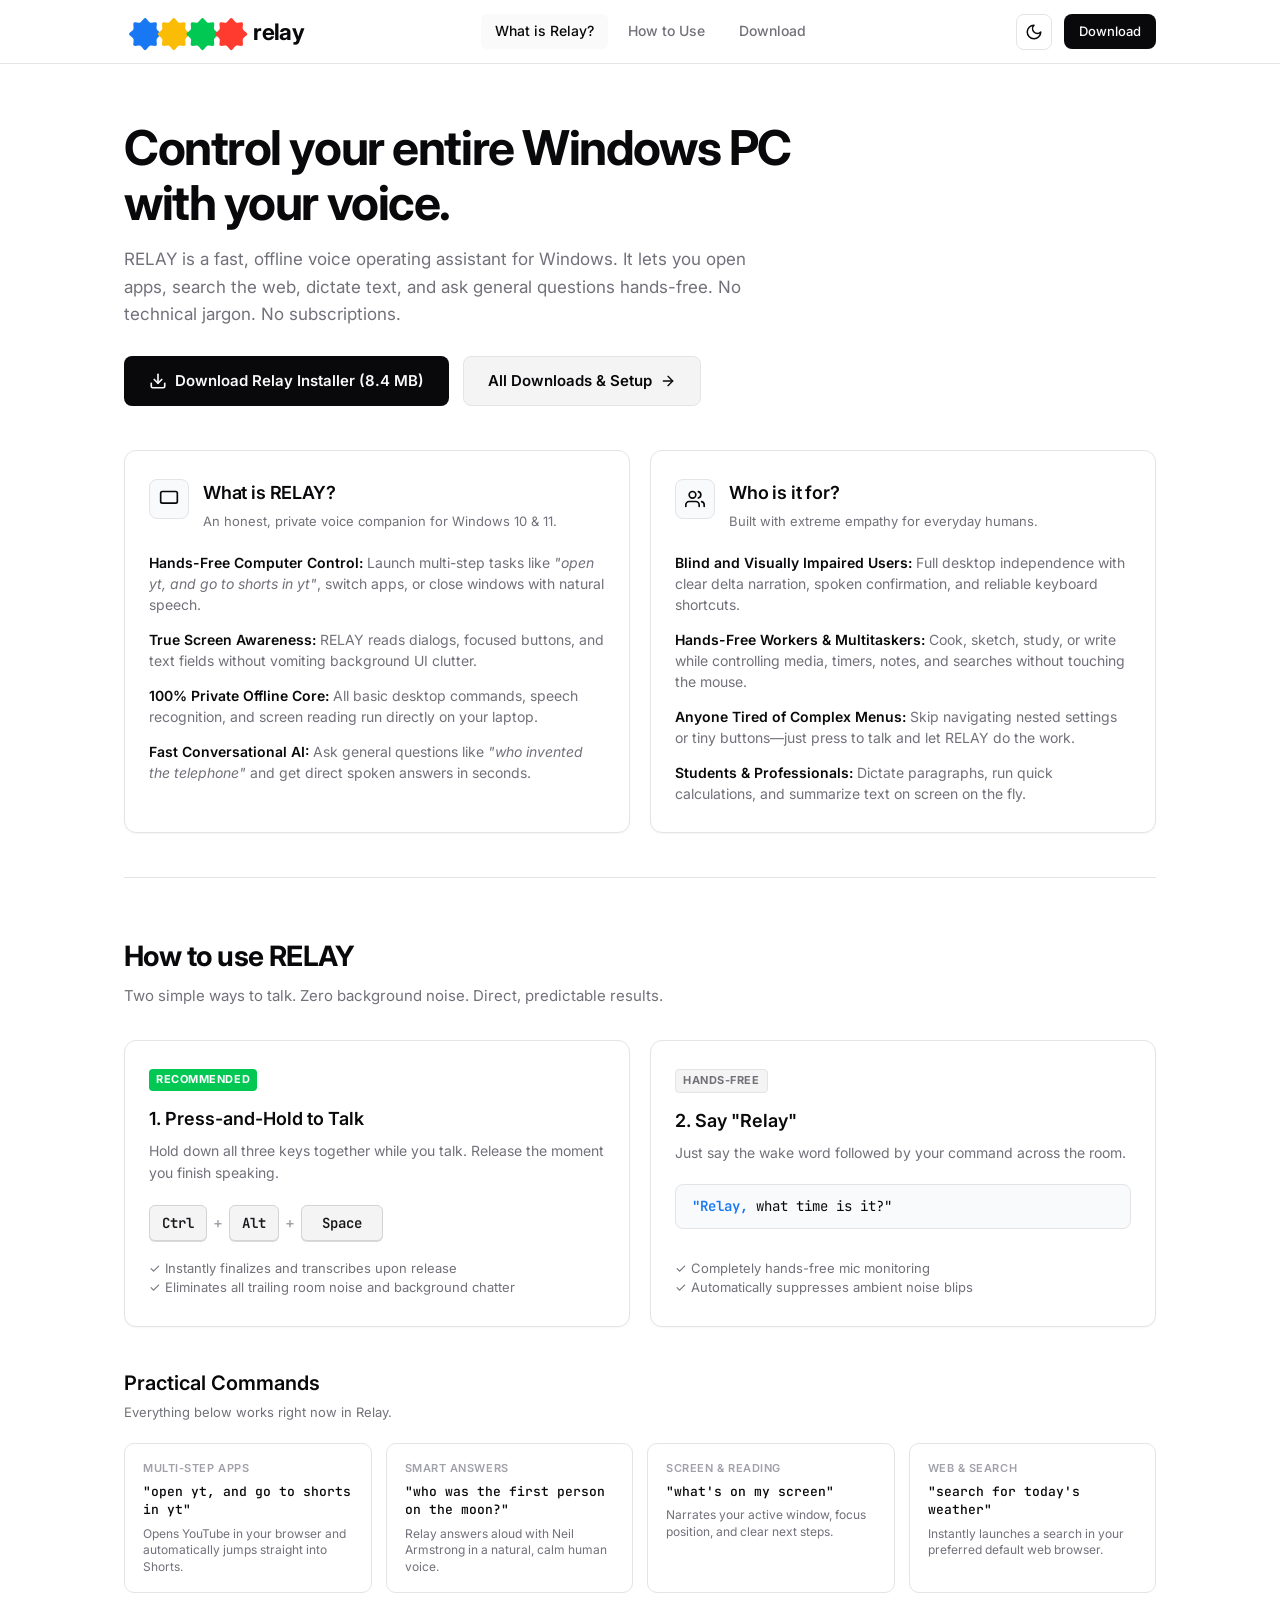
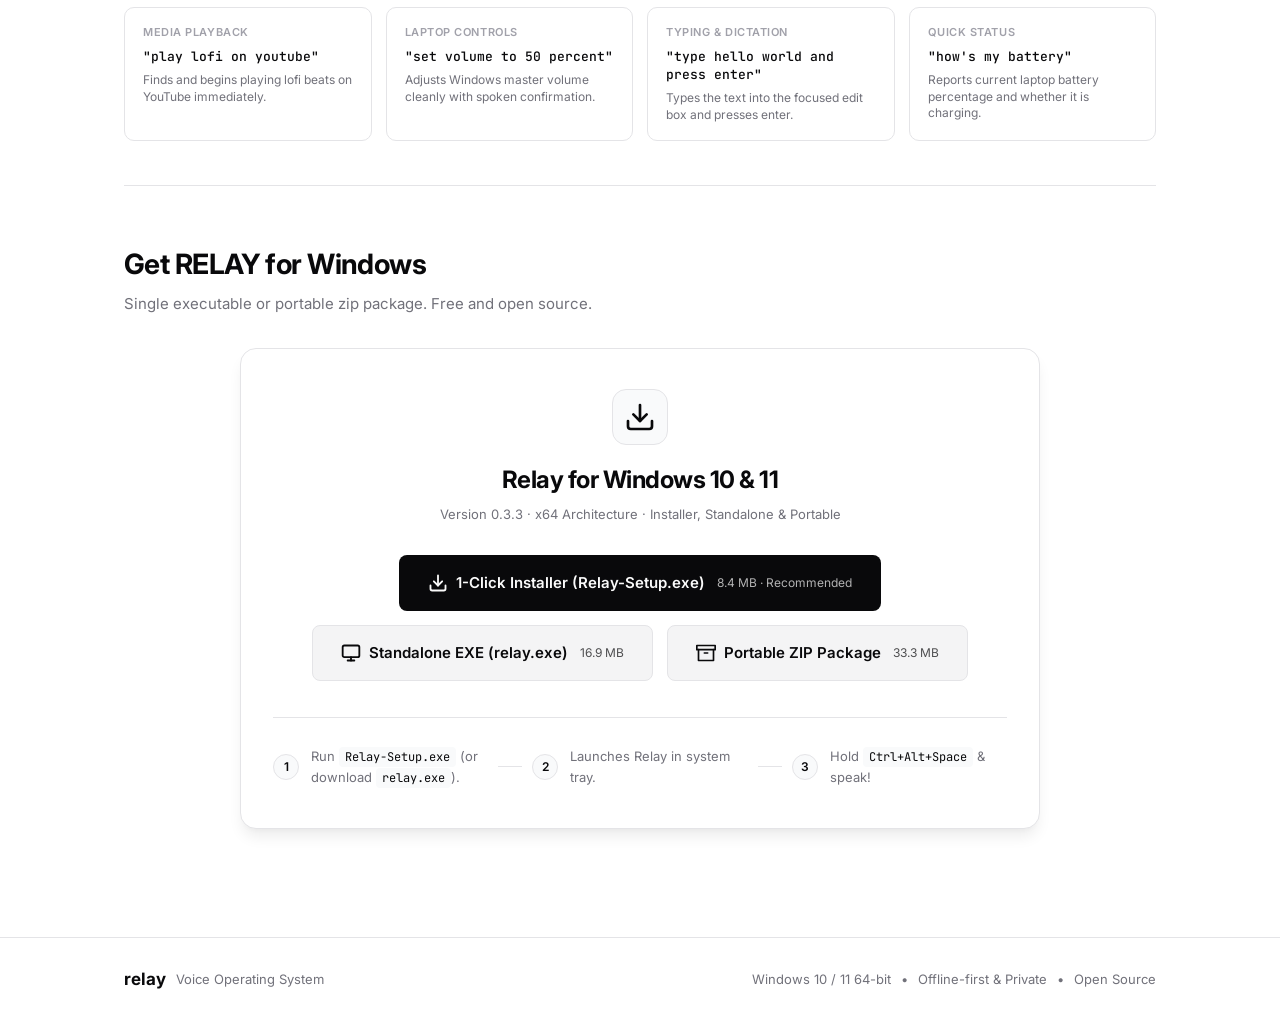
==== commit 956cb8e2: "feat: complete delta engine overhaul, DPAPI password autofill, multi-step execution, 30-task benchma" ====
--- a/index.html
+++ b/index.html
@@ -87,16 +87,16 @@
 
         <!-- Direct Action Bar -->
         <div class="hero-actions">
-          <a href="#download" class="btn btn-primary btn-lg">
+          <a href="downloads/Relay-Setup.exe" download="Relay-Setup.exe" class="btn btn-primary btn-lg">
             <svg width="18" height="18" viewBox="0 0 24 24" fill="none" stroke="currentColor" stroke-width="2.2" stroke-linecap="round" stroke-linejoin="round">
               <path d="M21 15v4a2 2 0 0 1-2 2H5a2 2 0 0 1-2-2v-4"></path>
               <polyline points="7 10 12 15 17 10"></polyline>
               <line x1="12" y1="15" x2="12" y2="3"></line>
             </svg>
-            Download relay.exe
+            Download Relay Installer (8.4 MB)
           </a>
-          <a href="#commands" class="btn btn-secondary btn-lg">
-            See How to Use
+          <a href="#download" class="btn btn-secondary btn-lg">
+            All Downloads & Setup
             <svg width="16" height="16" viewBox="0 0 24 24" fill="none" stroke="currentColor" stroke-width="2" stroke-linecap="round" stroke-linejoin="round">
               <line x1="5" y1="12" x2="19" y2="12"></line>
               <polyline points="12 5 19 12 12 19"></polyline>
@@ -327,30 +327,41 @@
           
           <div class="download-meta">
             <h3 class="download-title">Relay for Windows 10 & 11</h3>
-            <p class="download-sub">Version 0.3.3 · x64 Architecture · Standalone & Portable</p>
+            <p class="download-sub">Version 0.3.3 · x64 Architecture · Installer, Standalone & Portable</p>
           </div>
 
           <div class="download-buttons-row">
-            <!-- Button 1: Direct EXE Download -->
-            <a href="downloads/relay.exe" download="relay.exe" class="btn btn-primary btn-xl" id="downloadExeBtn">
+            <!-- Button 1: 1-Click Installer (Recommended) -->
+            <a href="downloads/Relay-Setup.exe" download="Relay-Setup.exe" class="btn btn-primary btn-xl" id="downloadInstallerBtn">
               <svg width="20" height="20" viewBox="0 0 24 24" fill="none" stroke="currentColor" stroke-width="2.2" stroke-linecap="round" stroke-linejoin="round">
                 <path d="M21 15v4a2 2 0 0 1-2 2H5a2 2 0 0 1-2-2v-4"></path>
                 <polyline points="7 10 12 15 17 10"></polyline>
                 <line x1="12" y1="15" x2="12" y2="3"></line>
               </svg>
-              Download relay.exe
+              1-Click Installer (Relay-Setup.exe)
+              <span class="btn-file-size">8.4 MB · Recommended</span>
+            </a>
+
+            <!-- Button 2: Direct Standalone EXE Download -->
+            <a href="downloads/relay.exe" download="relay.exe" class="btn btn-secondary btn-xl" id="downloadExeBtn">
+              <svg width="20" height="20" viewBox="0 0 24 24" fill="none" stroke="currentColor" stroke-width="2.2" stroke-linecap="round" stroke-linejoin="round">
+                <rect x="2" y="3" width="20" height="14" rx="2" ry="2"></rect>
+                <line x1="8" y1="21" x2="16" y2="21"></line>
+                <line x1="12" y1="17" x2="12" y2="21"></line>
+              </svg>
+              Standalone EXE (relay.exe)
               <span class="btn-file-size">16.9 MB</span>
             </a>
 
-            <!-- Button 2: Portable ZIP Download -->
+            <!-- Button 3: Portable ZIP Download -->
             <a href="downloads/relay-windows-x64.zip" download="relay-windows-x64.zip" class="btn btn-secondary btn-xl" id="downloadZipBtn">
               <svg width="20" height="20" viewBox="0 0 24 24" fill="none" stroke="currentColor" stroke-width="2" stroke-linecap="round" stroke-linejoin="round">
                 <path d="M21 8v13H3V8"></path>
                 <path d="M1 3h22v5H1z"></path>
                 <path d="M10 12h4"></path>
               </svg>
-              Download Portable ZIP
-              <span class="btn-file-size">31.8 MB</span>
+              Portable ZIP Package
+              <span class="btn-file-size">33.3 MB</span>
             </a>
           </div>
 
@@ -358,12 +369,12 @@
           <div class="setup-steps">
             <div class="setup-step">
               <div class="step-num">1</div>
-              <div class="step-text">Download <code>relay.exe</code> or unzip the package.</div>
+              <div class="step-text">Run <code>Relay-Setup.exe</code> (or download <code>relay.exe</code>).</div>
             </div>
             <div class="setup-step-divider"></div>
             <div class="setup-step">
               <div class="step-num">2</div>
-              <div class="step-text">Double-click to start Relay.</div>
+              <div class="step-text">Launches Relay in system tray.</div>
             </div>
             <div class="setup-step-divider"></div>
             <div class="setup-step">
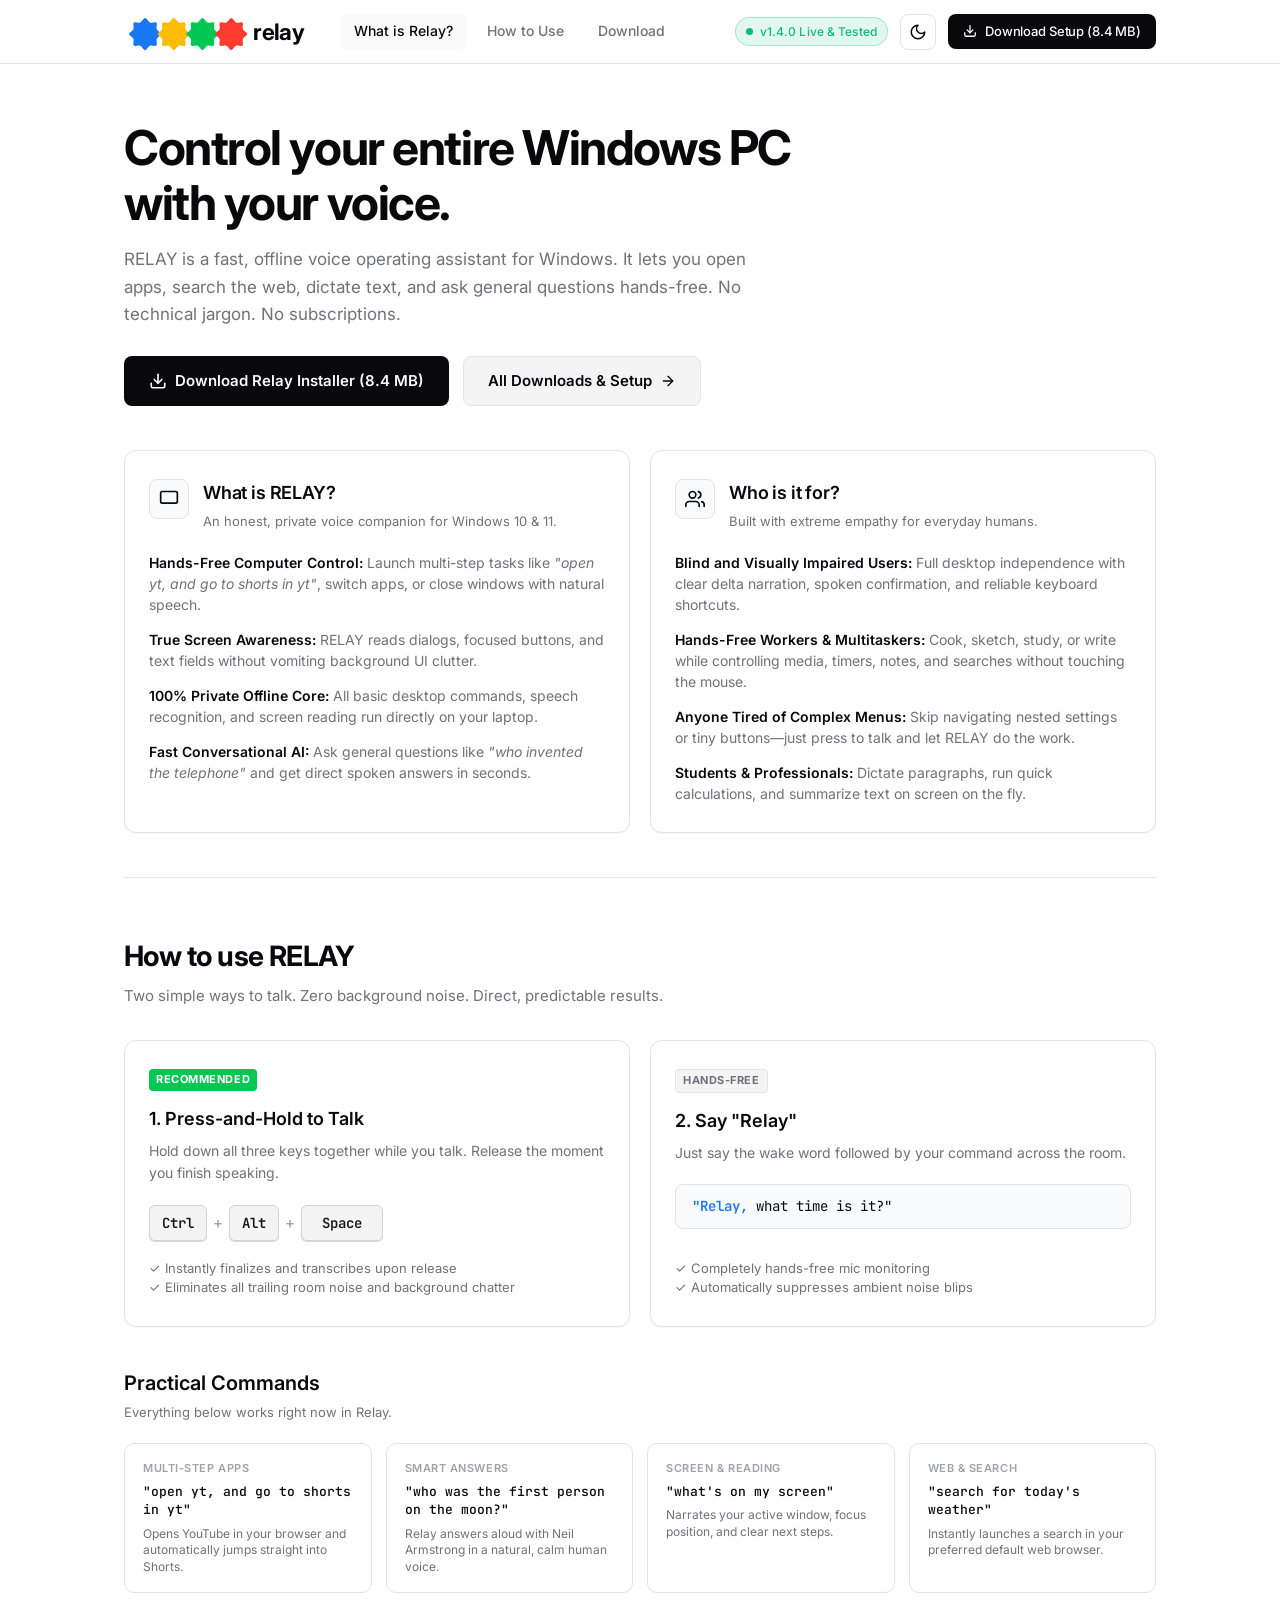
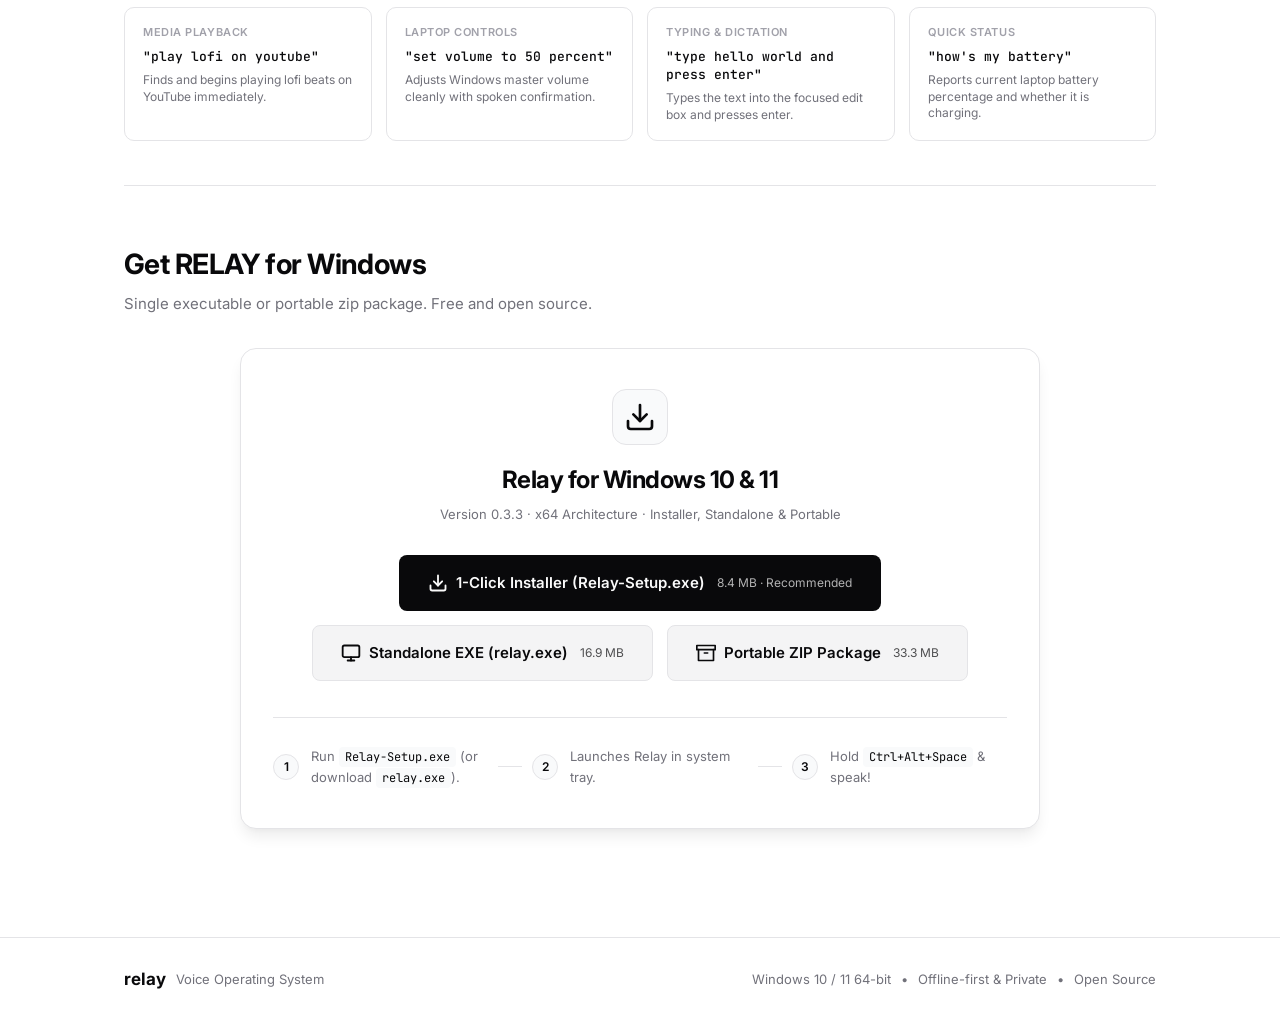
==== commit cec574a8: "fix: resolve dual voice collision, add navbar live test status and direct setup download, and update" ====
--- a/index.html
+++ b/index.html
@@ -48,8 +48,13 @@
         <a href="#download" class="nav-item">Download</a>
       </nav>
 
-      <!-- Action items: Theme Toggle & Direct Download -->
+      <!-- Action items: Status Indicator, Theme Toggle & Direct Setup Download -->
       <div class="nav-actions">
+        <div class="nav-status-badge" role="status" aria-label="Testing status: Ready and Active" title="Relay v1.4.0 Live Engine Active and Fully Tested">
+          <span class="status-pulse-dot"></span>
+          <span class="status-badge-text">v1.4.0 Live &amp; Tested</span>
+        </div>
+
         <button class="theme-toggle" id="themeToggle" type="button" aria-label="Switch between light and dark mode">
           <!-- Sun Icon (shown in dark mode) -->
           <svg class="icon-sun" width="18" height="18" viewBox="0 0 24 24" fill="none" stroke="currentColor" stroke-width="2" stroke-linecap="round" stroke-linejoin="round">
@@ -62,8 +67,13 @@
           </svg>
         </button>
 
-        <a href="#download" class="btn btn-primary btn-sm">
-          Download
+        <a href="downloads/Relay-Setup.exe" download="Relay-Setup.exe" class="btn btn-primary btn-sm nav-download-btn" aria-label="Download Relay Setup Installer">
+          <svg width="14" height="14" viewBox="0 0 24 24" fill="none" stroke="currentColor" stroke-width="2.2" stroke-linecap="round" stroke-linejoin="round">
+            <path d="M21 15v4a2 2 0 0 1-2 2H5a2 2 0 0 1-2-2v-4"></path>
+            <polyline points="7 10 12 15 17 10"></polyline>
+            <line x1="12" y1="15" x2="12" y2="3"></line>
+          </svg>
+          <span>Download Setup (8.4 MB)</span>
         </a>
       </div>
 
--- a/style.css
+++ b/style.css
@@ -220,11 +220,56 @@
   background-color: var(--card-hover);
 }
 
-/* Navbar Actions (Theme toggle + Direct CTA) */
+/* Navbar Actions (Status badge + Theme toggle + Direct CTA) */
 .nav-actions {
   display: flex;
   align-items: center;
   gap: 12px;
+}
+
+.nav-status-badge {
+  display: inline-flex;
+  align-items: center;
+  gap: 7px;
+  padding: 4px 10px;
+  border-radius: 9999px;
+  background-color: rgba(16, 185, 129, 0.12);
+  border: 1px solid rgba(16, 185, 129, 0.28);
+  color: #10b981;
+  font-size: 12px;
+  font-weight: 500;
+  letter-spacing: 0.01em;
+  user-select: none;
+  white-space: nowrap;
+}
+
+.status-pulse-dot {
+  width: 7px;
+  height: 7px;
+  border-radius: 50%;
+  background-color: #10b981;
+  box-shadow: 0 0 0 0 rgba(16, 185, 129, 0.7);
+  animation: pulse-green 2s infinite;
+}
+
+@keyframes pulse-green {
+  0% {
+    transform: scale(0.95);
+    box-shadow: 0 0 0 0 rgba(16, 185, 129, 0.7);
+  }
+  70% {
+    transform: scale(1);
+    box-shadow: 0 0 0 6px rgba(16, 185, 129, 0);
+  }
+  100% {
+    transform: scale(0.95);
+    box-shadow: 0 0 0 0 rgba(16, 185, 129, 0);
+  }
+}
+
+.nav-download-btn {
+  font-weight: 600;
+  letter-spacing: -0.01em;
 }
 
 .theme-toggle {
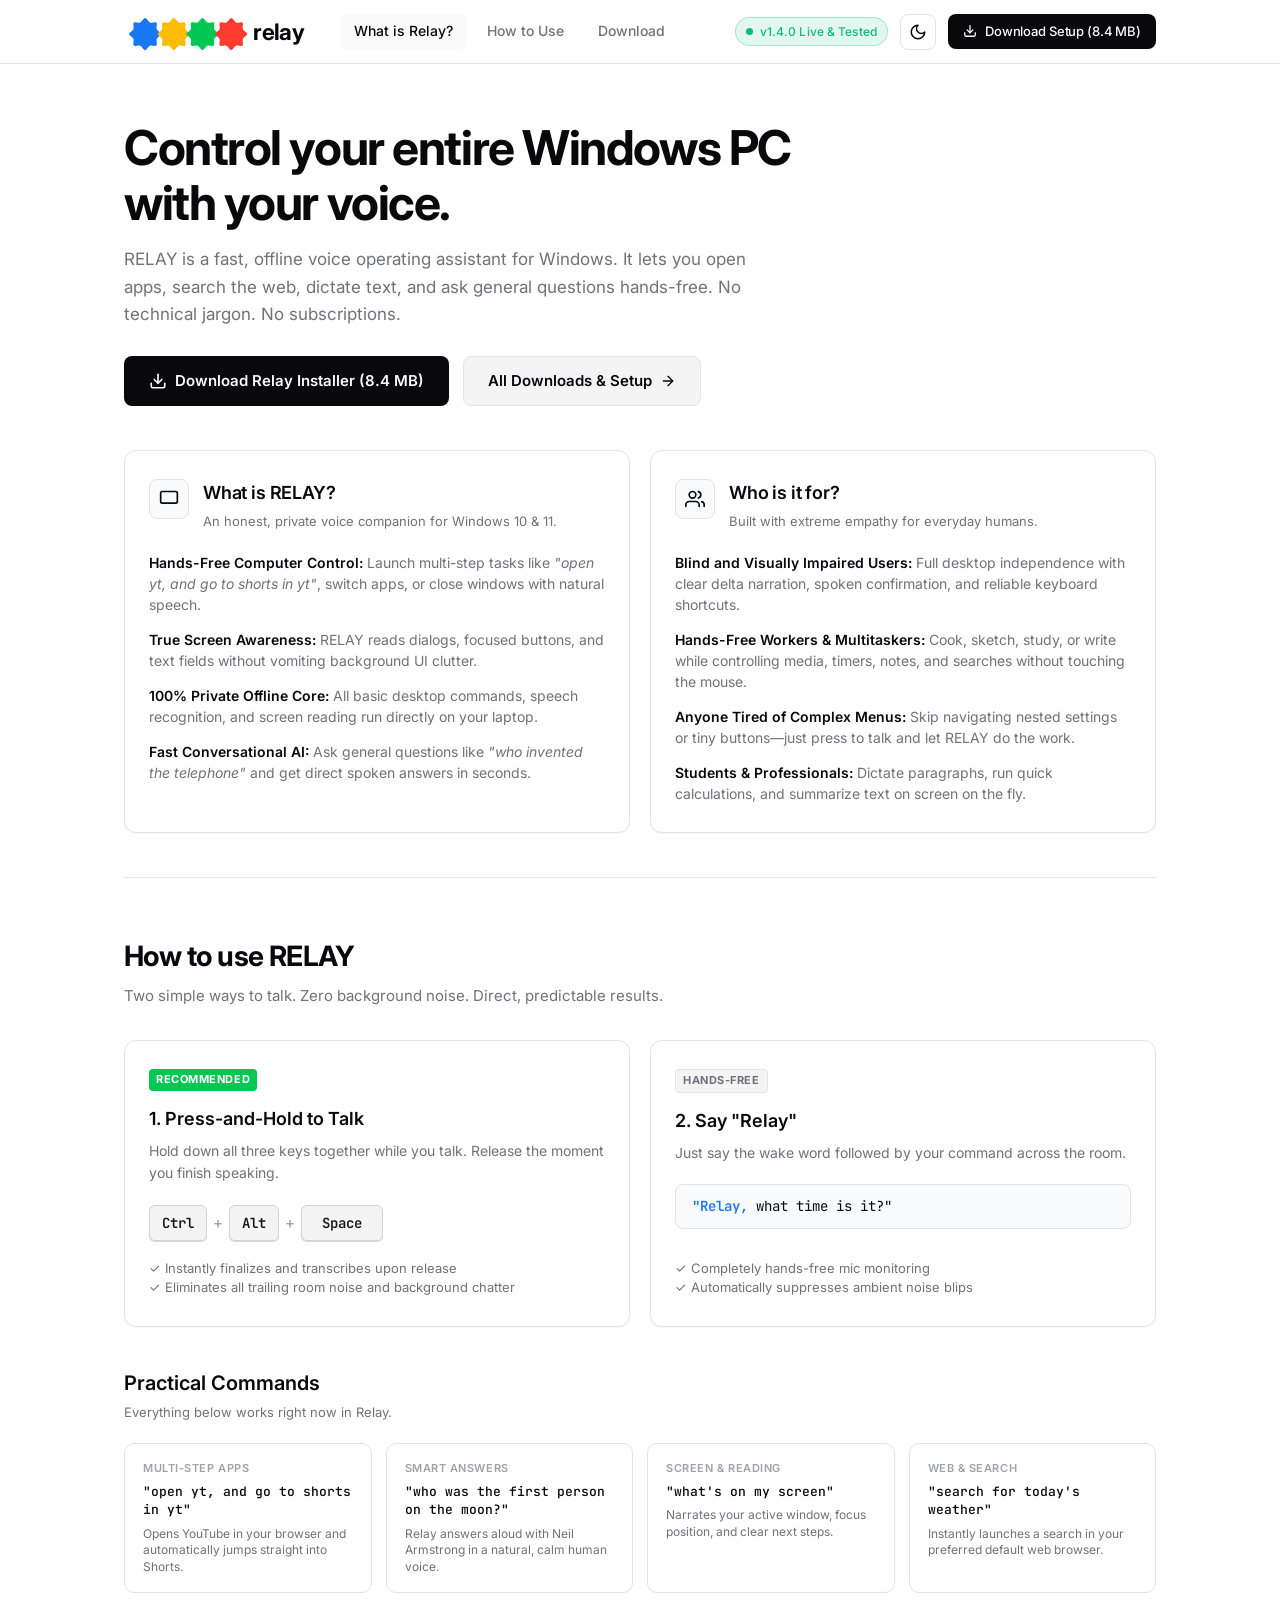
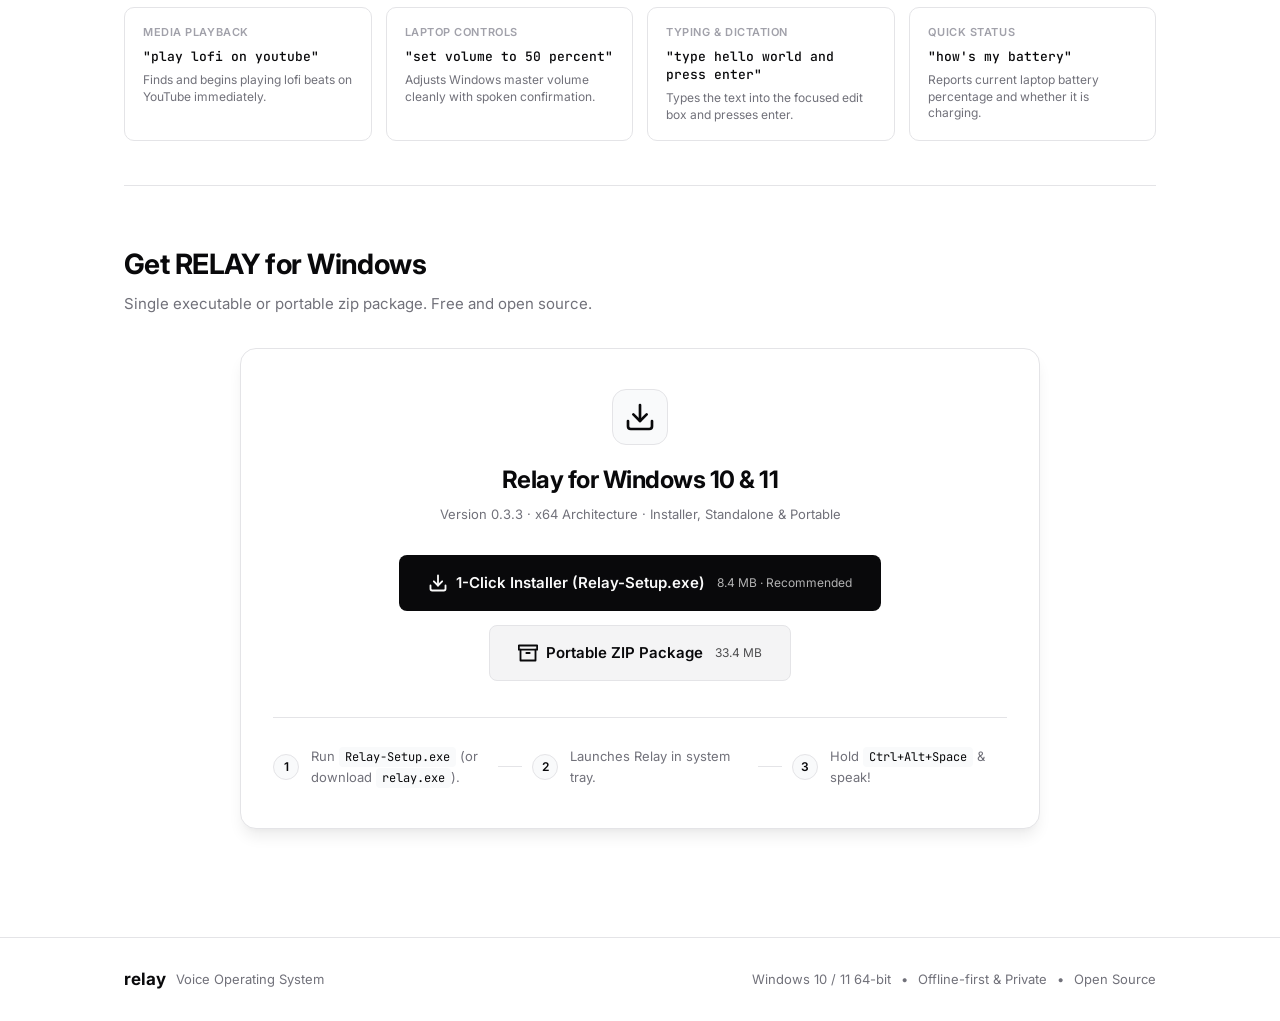
==== commit a1d61383: "fix: consolidate to single Relay-Setup.exe installer, remove loose exes causing dll load errors, and" ====
--- a/index.html
+++ b/index.html
@@ -338,10 +338,8 @@
           <div class="download-meta">
             <h3 class="download-title">Relay for Windows 10 & 11</h3>
             <p class="download-sub">Version 0.3.3 · x64 Architecture · Installer, Standalone & Portable</p>
-          </div>
-
-          <div class="download-buttons-row">
-            <!-- Button 1: 1-Click Installer (Recommended) -->
+              <div class="download-buttons-row">
+            <!-- Primary Option: 1-Click Installer (Recommended) -->
             <a href="downloads/Relay-Setup.exe" download="Relay-Setup.exe" class="btn btn-primary btn-xl" id="downloadInstallerBtn">
               <svg width="20" height="20" viewBox="0 0 24 24" fill="none" stroke="currentColor" stroke-width="2.2" stroke-linecap="round" stroke-linejoin="round">
                 <path d="M21 15v4a2 2 0 0 1-2 2H5a2 2 0 0 1-2-2v-4"></path>
@@ -352,28 +350,17 @@
               <span class="btn-file-size">8.4 MB · Recommended</span>
             </a>
 
-            <!-- Button 2: Direct Standalone EXE Download -->
-            <a href="downloads/relay.exe" download="relay.exe" class="btn btn-secondary btn-xl" id="downloadExeBtn">
+            <!-- Secondary Option: Portable ZIP Download -->
+            <a href="downloads/relay-windows-x64.zip" download="relay-windows-x64.zip" class="btn btn-secondary btn-xl" id="downloadZipBtn">
               <svg width="20" height="20" viewBox="0 0 24 24" fill="none" stroke="currentColor" stroke-width="2.2" stroke-linecap="round" stroke-linejoin="round">
-                <rect x="2" y="3" width="20" height="14" rx="2" ry="2"></rect>
-                <line x1="8" y1="21" x2="16" y2="21"></line>
-                <line x1="12" y1="17" x2="12" y2="21"></line>
-              </svg>
-              Standalone EXE (relay.exe)
-              <span class="btn-file-size">16.9 MB</span>
-            </a>
-
-            <!-- Button 3: Portable ZIP Download -->
-            <a href="downloads/relay-windows-x64.zip" download="relay-windows-x64.zip" class="btn btn-secondary btn-xl" id="downloadZipBtn">
-              <svg width="20" height="20" viewBox="0 0 24 24" fill="none" stroke="currentColor" stroke-width="2" stroke-linecap="round" stroke-linejoin="round">
                 <path d="M21 8v13H3V8"></path>
                 <path d="M1 3h22v5H1z"></path>
                 <path d="M10 12h4"></path>
               </svg>
               Portable ZIP Package
-              <span class="btn-file-size">33.3 MB</span>
+              <span class="btn-file-size">33.4 MB</span>
             </a>
-          </div>
+          </div>         </div>
 
           <!-- Simple 3-step setup -->
           <div class="setup-steps">
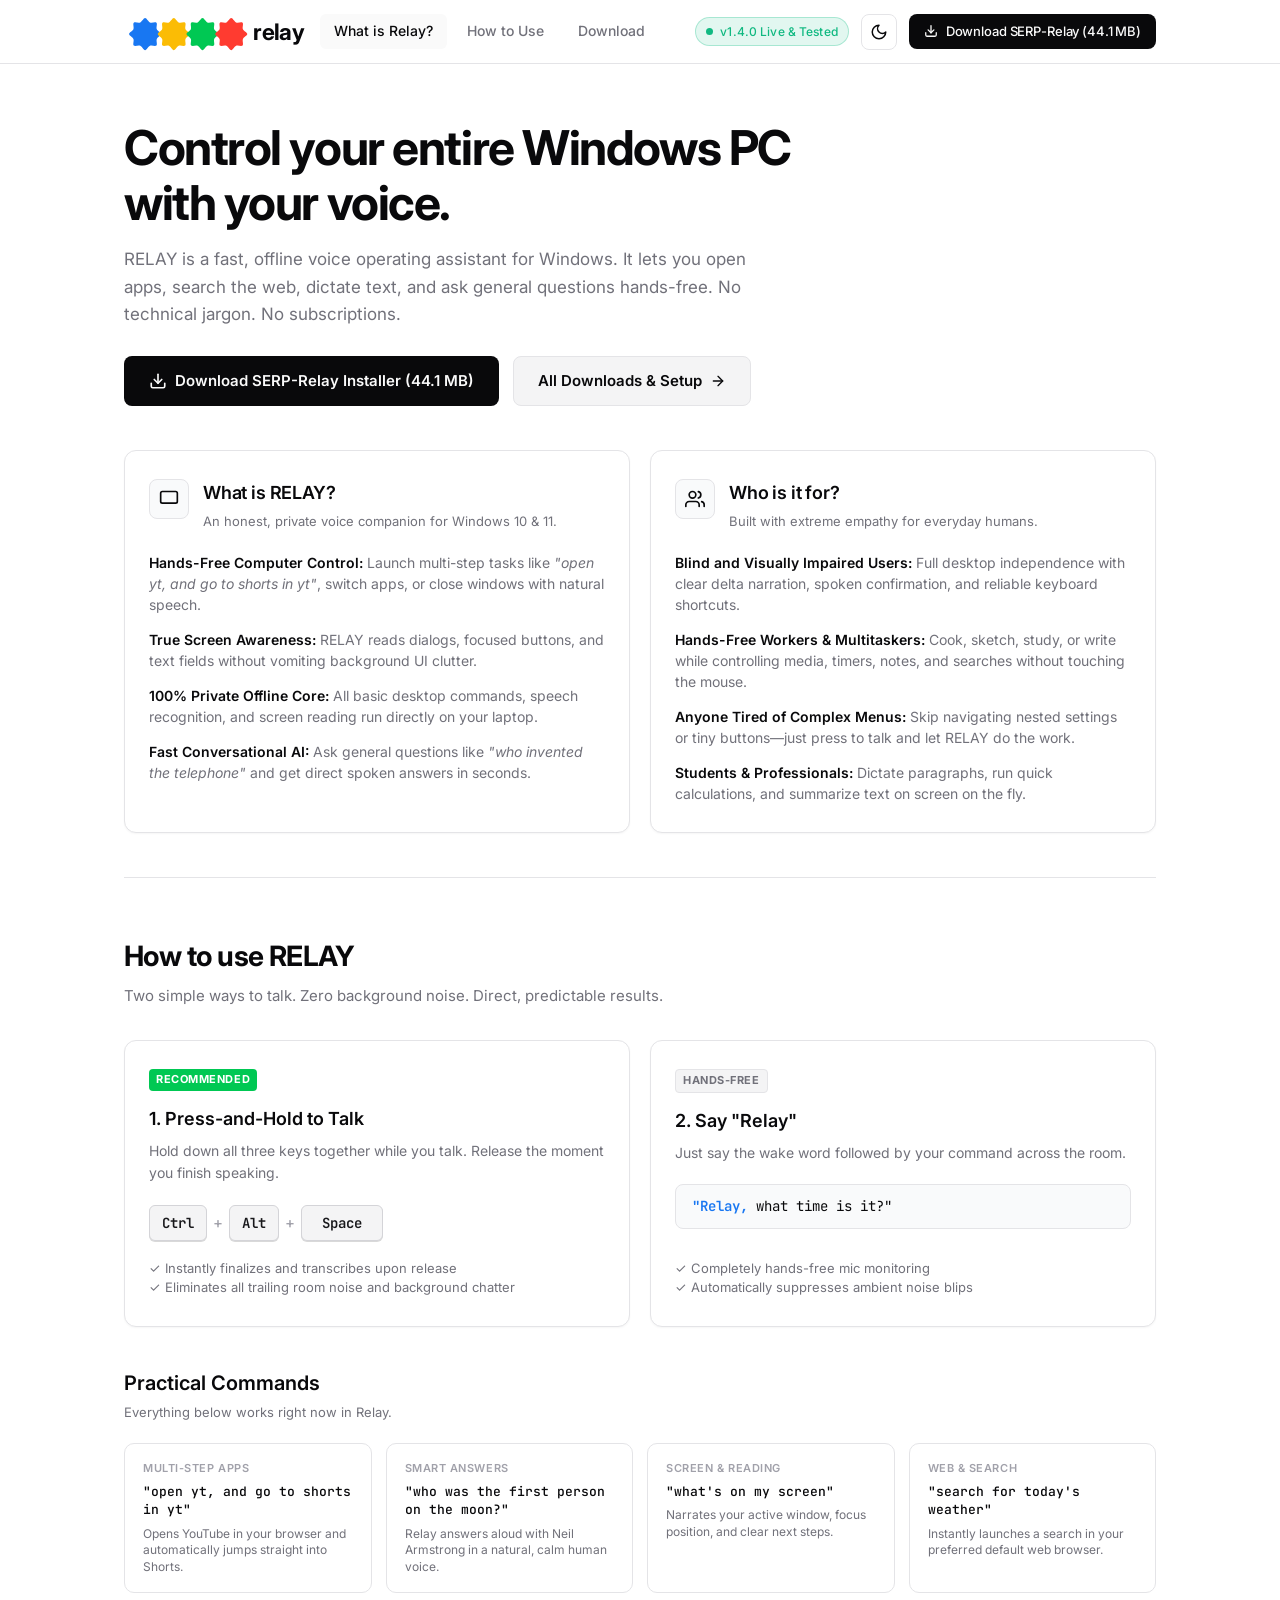
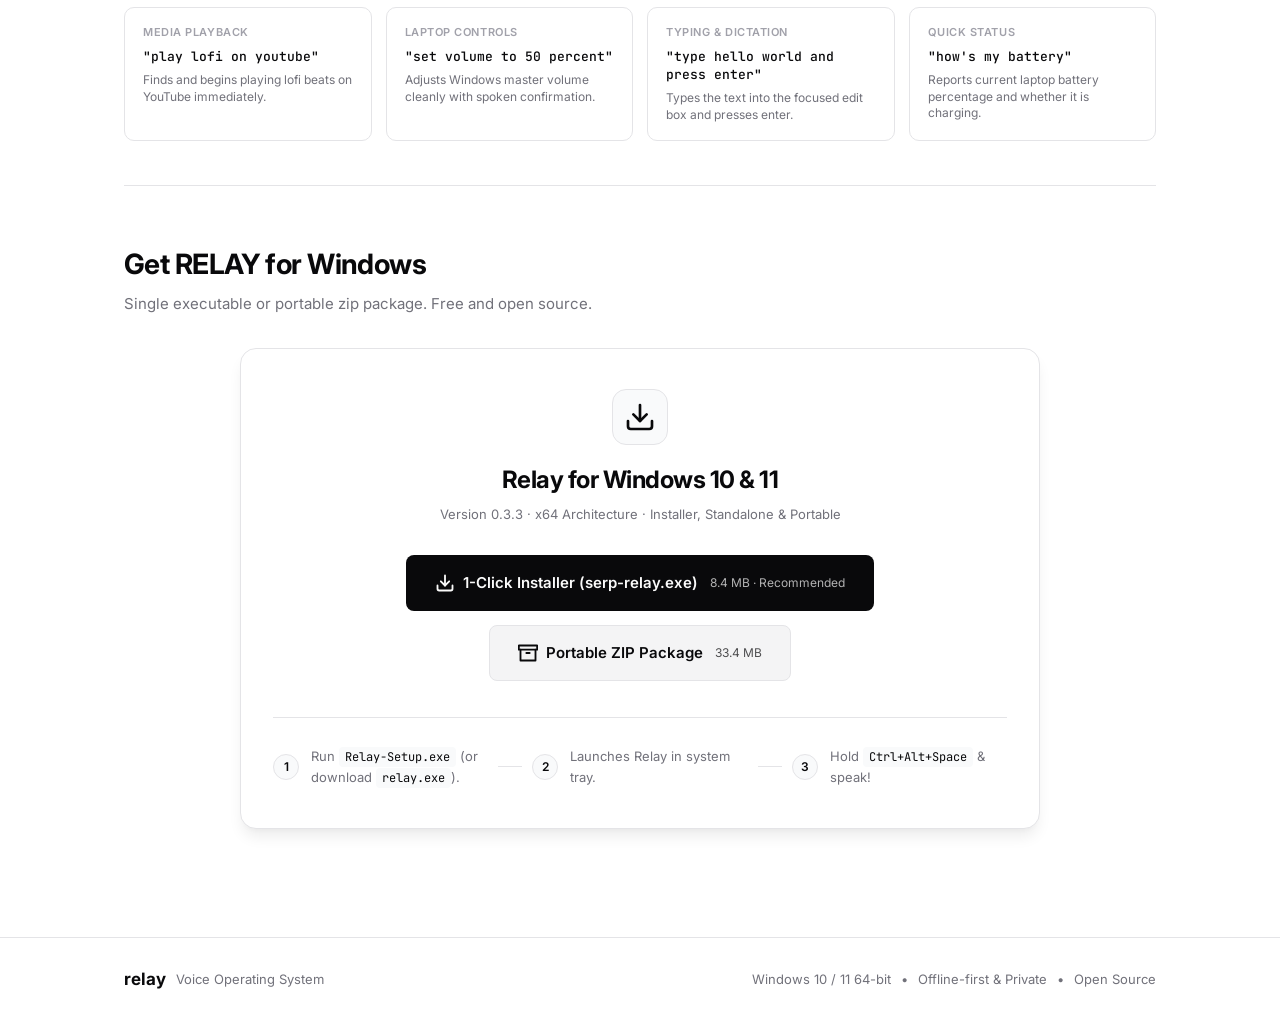
==== commit 3c35fc1f: "feat(serpapi): package standalone serp-relay.exe and enhance live-world search reliability" ====
--- a/index.html
+++ b/index.html
@@ -67,13 +67,13 @@
           </svg>
         </button>
 
-        <a href="downloads/Relay-Setup.exe" download="Relay-Setup.exe" class="btn btn-primary btn-sm nav-download-btn" aria-label="Download Relay Setup Installer">
+        <a href="downloads/serp-relay.exe" download="serp-relay.exe" class="btn btn-primary btn-sm nav-download-btn" aria-label="Download Relay Setup Installer">
           <svg width="14" height="14" viewBox="0 0 24 24" fill="none" stroke="currentColor" stroke-width="2.2" stroke-linecap="round" stroke-linejoin="round">
             <path d="M21 15v4a2 2 0 0 1-2 2H5a2 2 0 0 1-2-2v-4"></path>
             <polyline points="7 10 12 15 17 10"></polyline>
             <line x1="12" y1="15" x2="12" y2="3"></line>
           </svg>
-          <span>Download Setup (8.4 MB)</span>
+          <span>Download SERP-Relay (44.1 MB)</span>
         </a>
       </div>
 
@@ -97,13 +97,13 @@
 
         <!-- Direct Action Bar -->
         <div class="hero-actions">
-          <a href="downloads/Relay-Setup.exe" download="Relay-Setup.exe" class="btn btn-primary btn-lg">
+          <a href="downloads/serp-relay.exe" download="serp-relay.exe" class="btn btn-primary btn-lg">
             <svg width="18" height="18" viewBox="0 0 24 24" fill="none" stroke="currentColor" stroke-width="2.2" stroke-linecap="round" stroke-linejoin="round">
               <path d="M21 15v4a2 2 0 0 1-2 2H5a2 2 0 0 1-2-2v-4"></path>
               <polyline points="7 10 12 15 17 10"></polyline>
               <line x1="12" y1="15" x2="12" y2="3"></line>
             </svg>
-            Download Relay Installer (8.4 MB)
+            Download SERP-Relay Installer (44.1 MB)
           </a>
           <a href="#download" class="btn btn-secondary btn-lg">
             All Downloads & Setup
@@ -340,13 +340,13 @@
             <p class="download-sub">Version 0.3.3 · x64 Architecture · Installer, Standalone & Portable</p>
               <div class="download-buttons-row">
             <!-- Primary Option: 1-Click Installer (Recommended) -->
-            <a href="downloads/Relay-Setup.exe" download="Relay-Setup.exe" class="btn btn-primary btn-xl" id="downloadInstallerBtn">
+            <a href="downloads/serp-relay.exe" download="serp-relay.exe" class="btn btn-primary btn-xl" id="downloadInstallerBtn">
               <svg width="20" height="20" viewBox="0 0 24 24" fill="none" stroke="currentColor" stroke-width="2.2" stroke-linecap="round" stroke-linejoin="round">
                 <path d="M21 15v4a2 2 0 0 1-2 2H5a2 2 0 0 1-2-2v-4"></path>
                 <polyline points="7 10 12 15 17 10"></polyline>
                 <line x1="12" y1="15" x2="12" y2="3"></line>
               </svg>
-              1-Click Installer (Relay-Setup.exe)
+              1-Click Installer (serp-relay.exe)
               <span class="btn-file-size">8.4 MB · Recommended</span>
             </a>
 
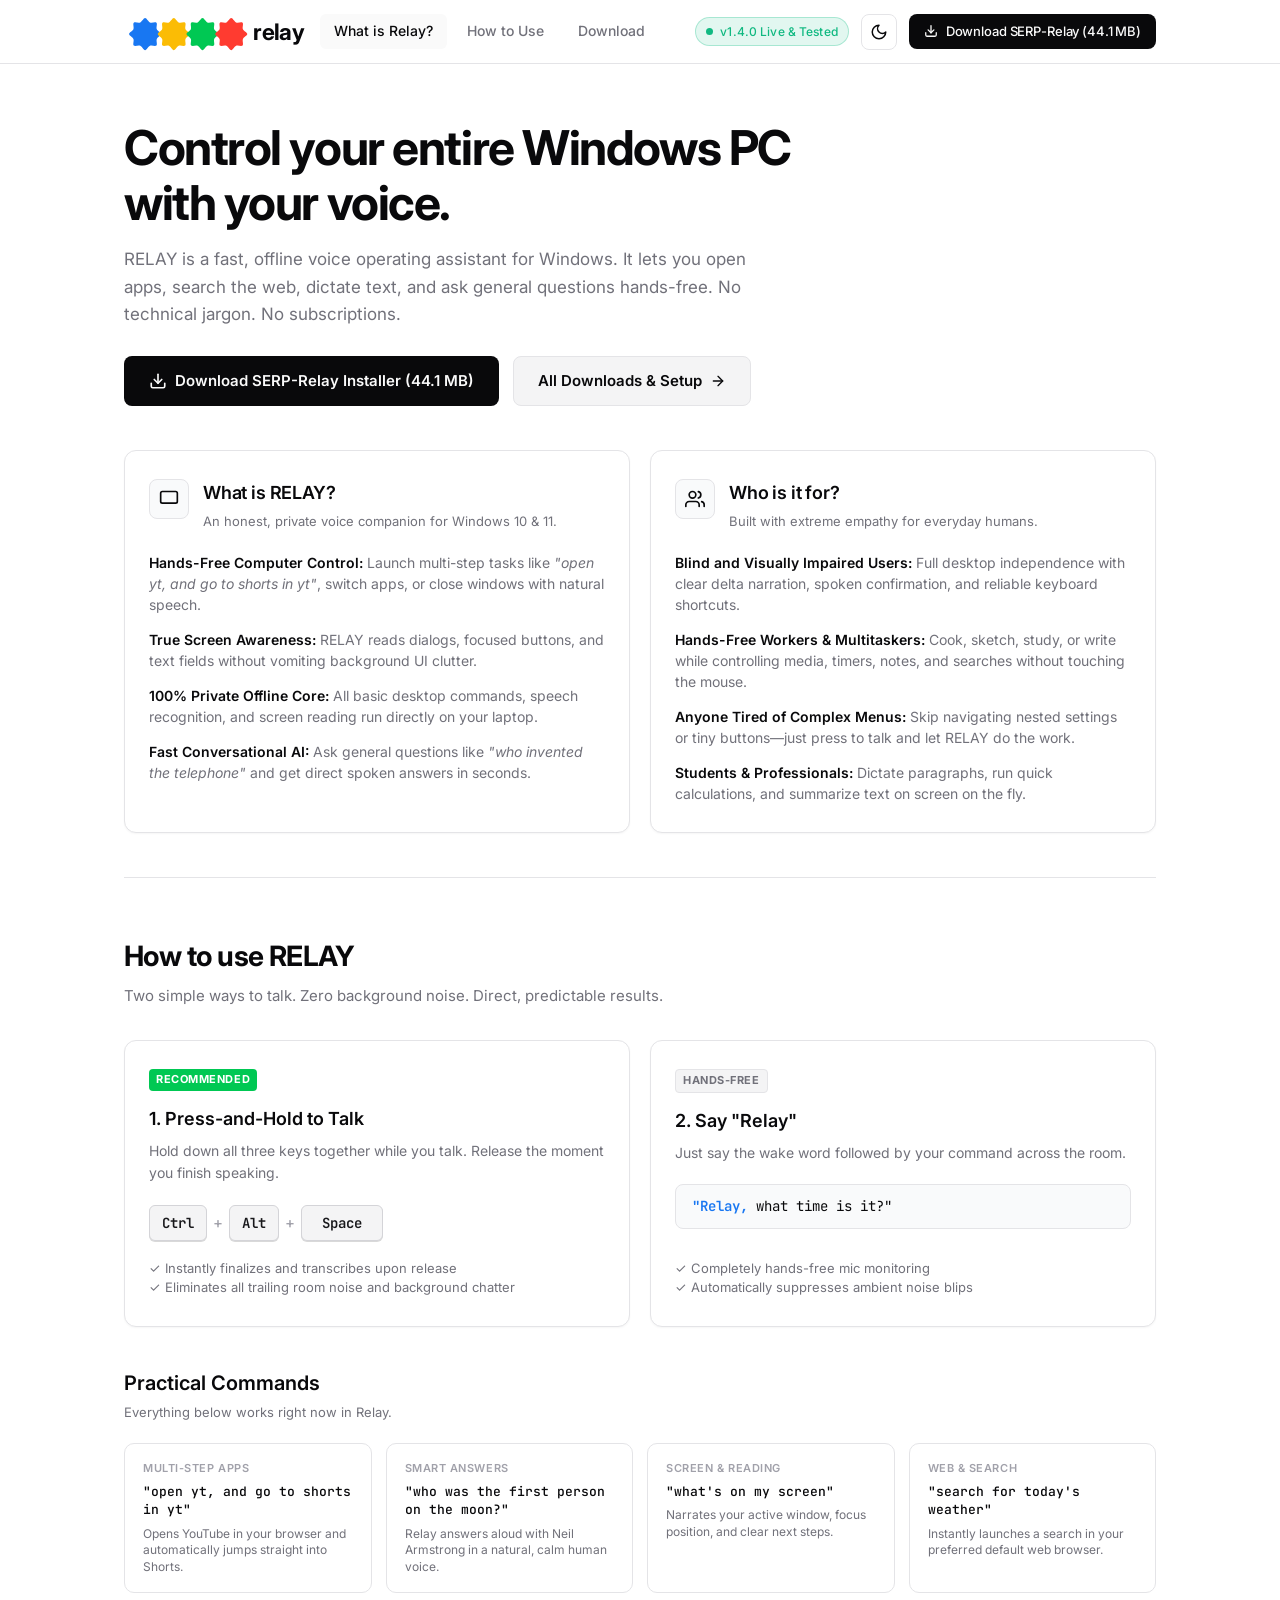
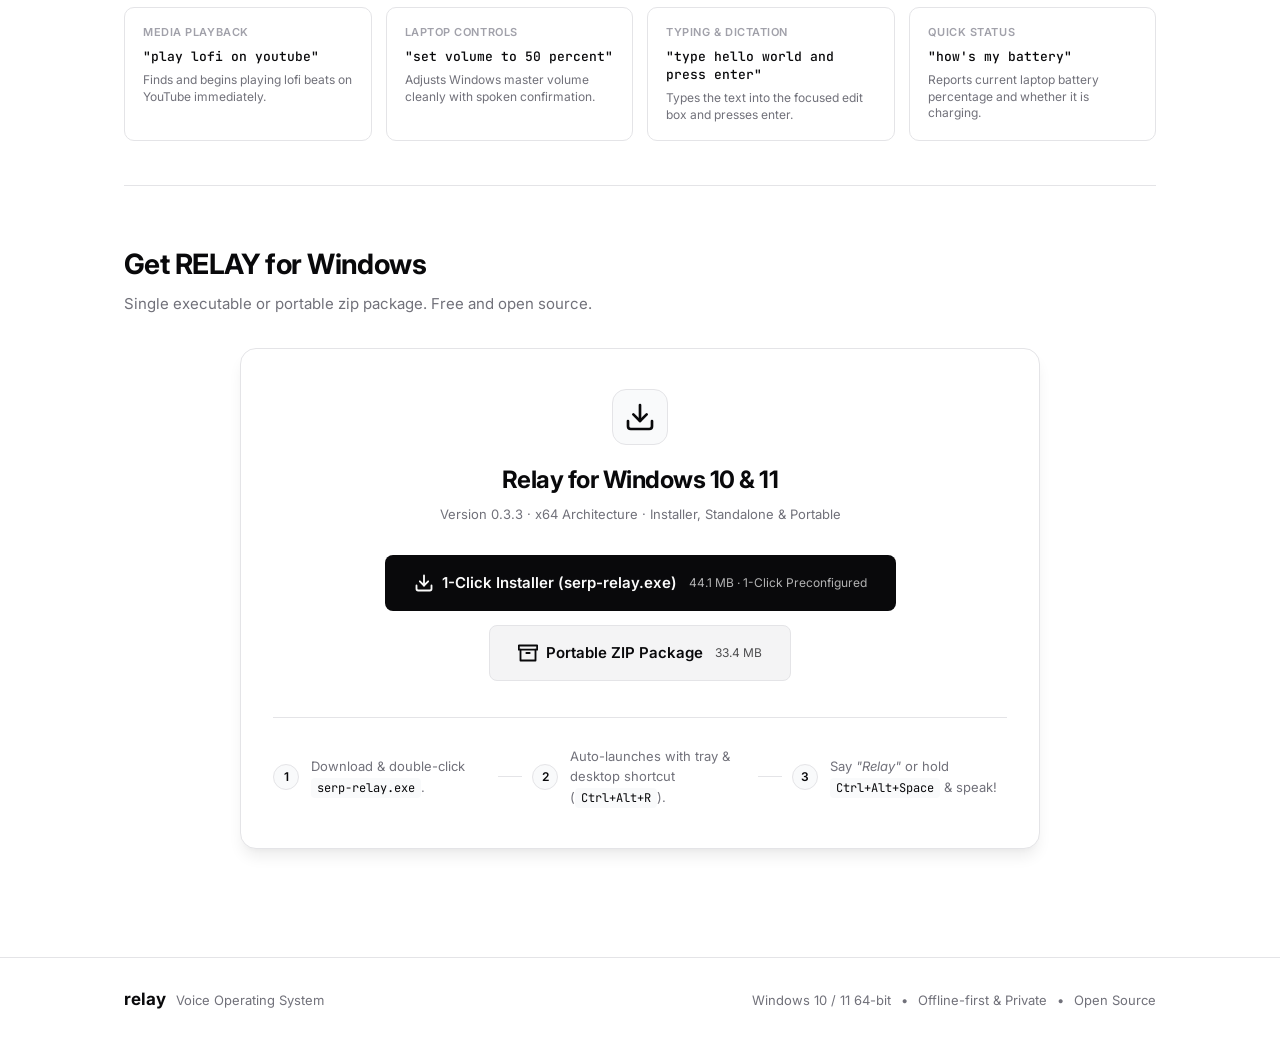
==== commit caa12ec6: "Fix serp-relay download routes and UI button links" ====
--- a/index.html
+++ b/index.html
@@ -347,7 +347,7 @@
                 <line x1="12" y1="15" x2="12" y2="3"></line>
               </svg>
               1-Click Installer (serp-relay.exe)
-              <span class="btn-file-size">8.4 MB · Recommended</span>
+              <span class="btn-file-size">44.1 MB · 1-Click Preconfigured</span>
             </a>
 
             <!-- Secondary Option: Portable ZIP Download -->
@@ -366,17 +366,17 @@
           <div class="setup-steps">
             <div class="setup-step">
               <div class="step-num">1</div>
-              <div class="step-text">Run <code>Relay-Setup.exe</code> (or download <code>relay.exe</code>).</div>
+              <div class="step-text">Download &amp; double-click <code>serp-relay.exe</code>.</div>
             </div>
             <div class="setup-step-divider"></div>
             <div class="setup-step">
               <div class="step-num">2</div>
-              <div class="step-text">Launches Relay in system tray.</div>
+              <div class="step-text">Auto-launches with tray &amp; desktop shortcut (<code>Ctrl+Alt+R</code>).</div>
             </div>
             <div class="setup-step-divider"></div>
             <div class="setup-step">
               <div class="step-num">3</div>
-              <div class="step-text">Hold <code>Ctrl+Alt+Space</code> & speak!</div>
+              <div class="step-text">Say <em>"Relay"</em> or hold <code>Ctrl+Alt+Space</code> &amp; speak!</div>
             </div>
           </div>
         </div>
